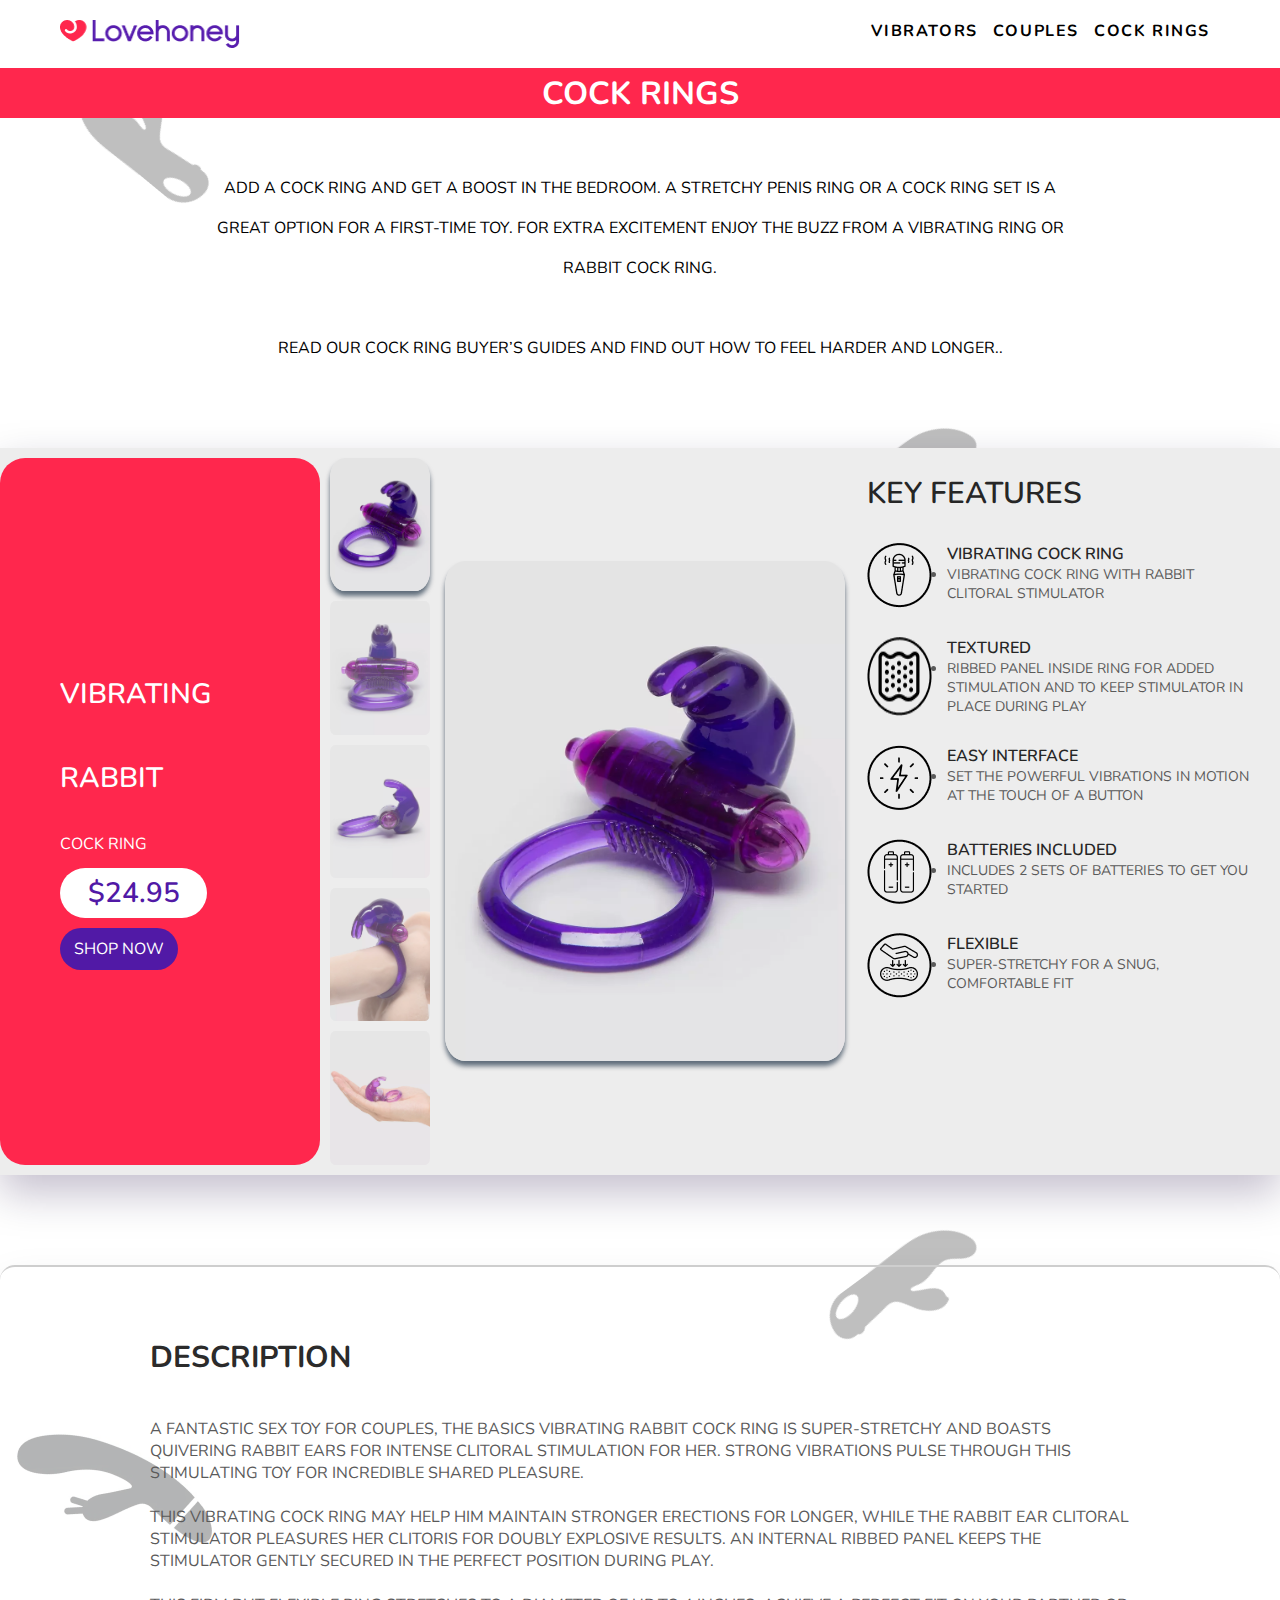
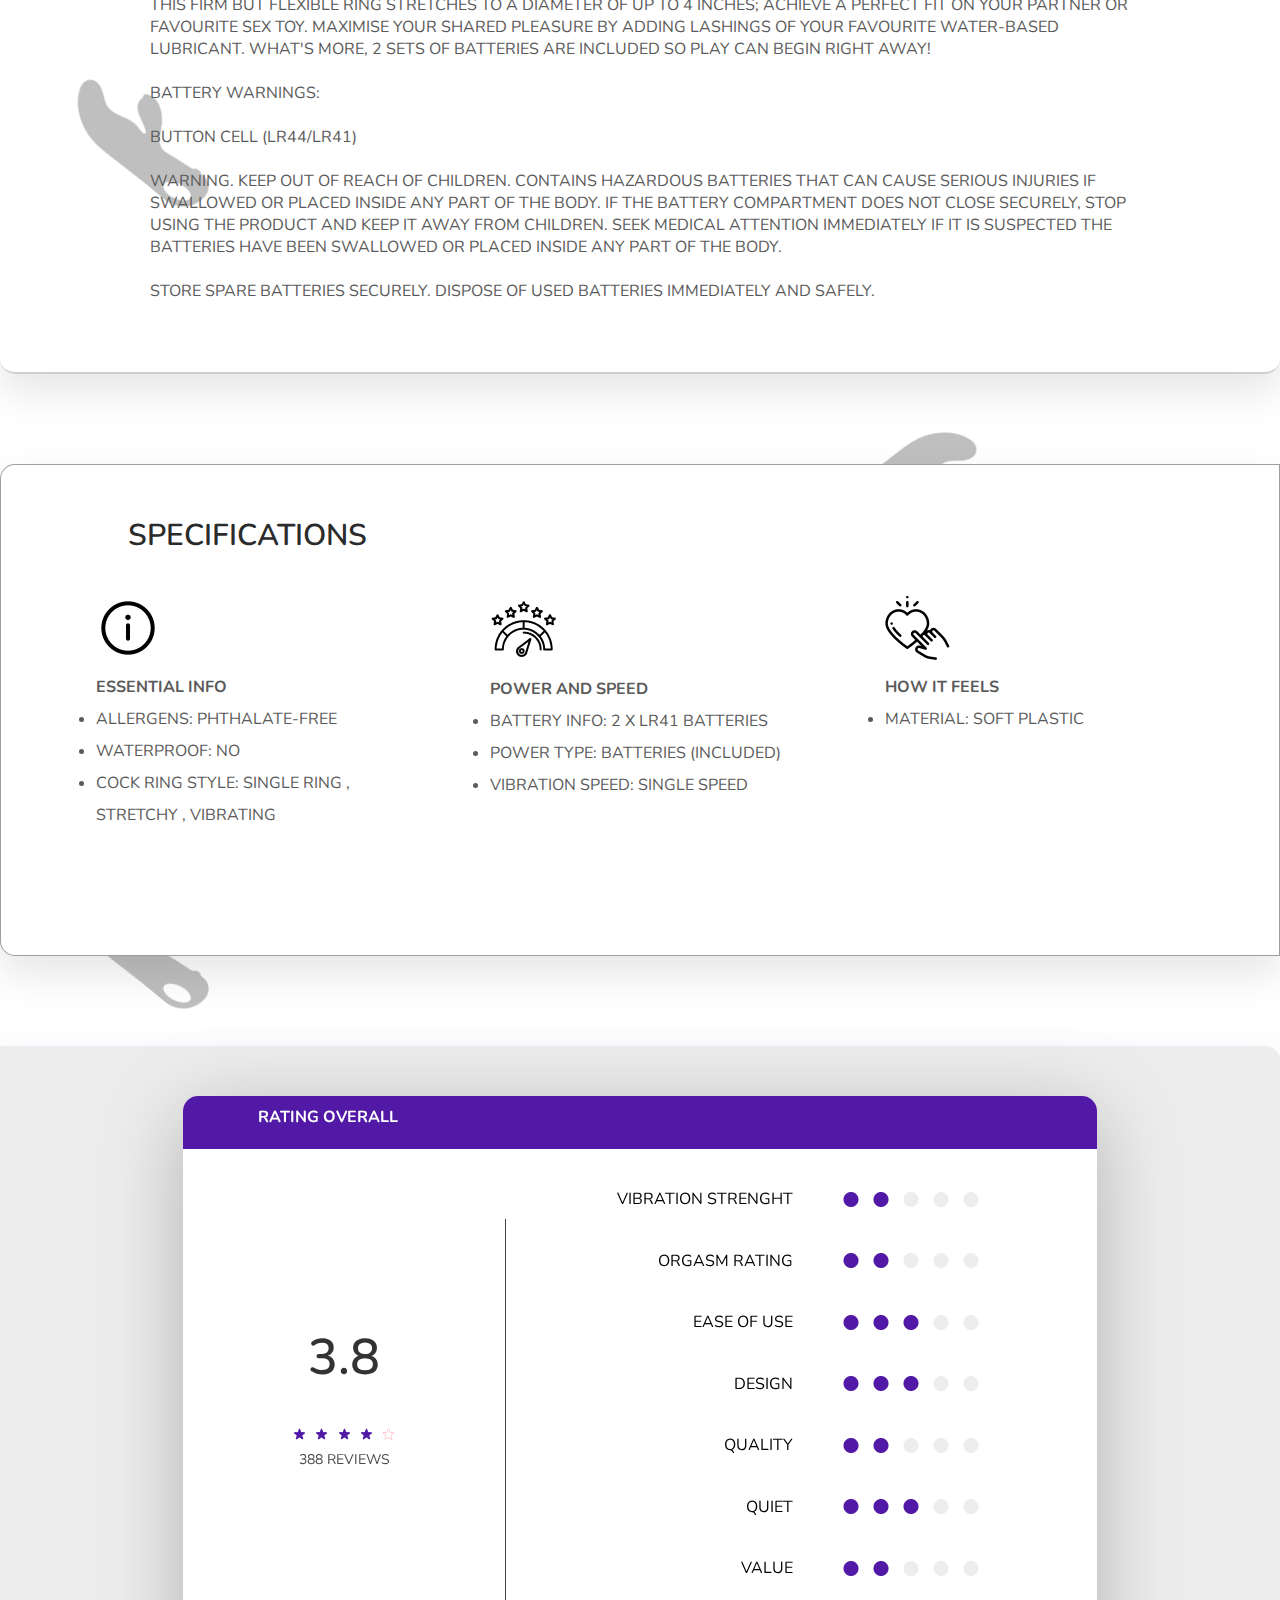
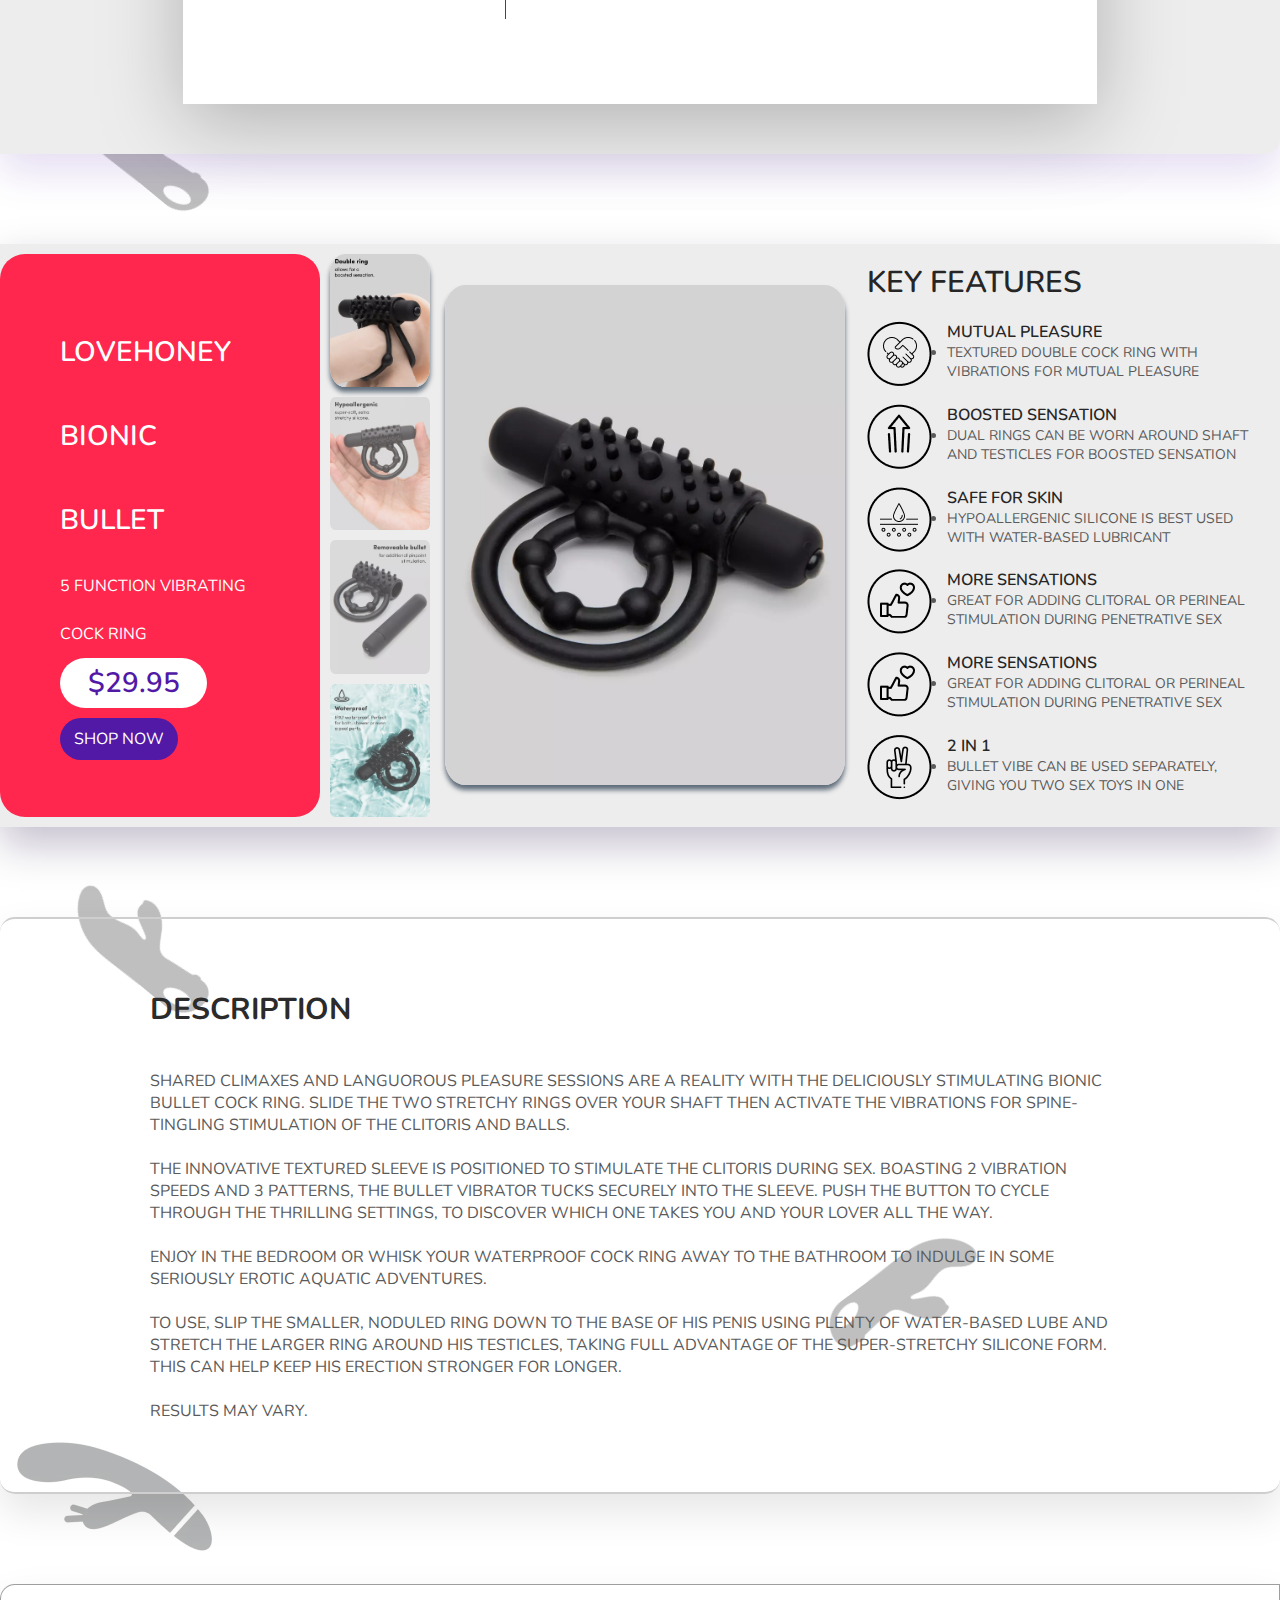
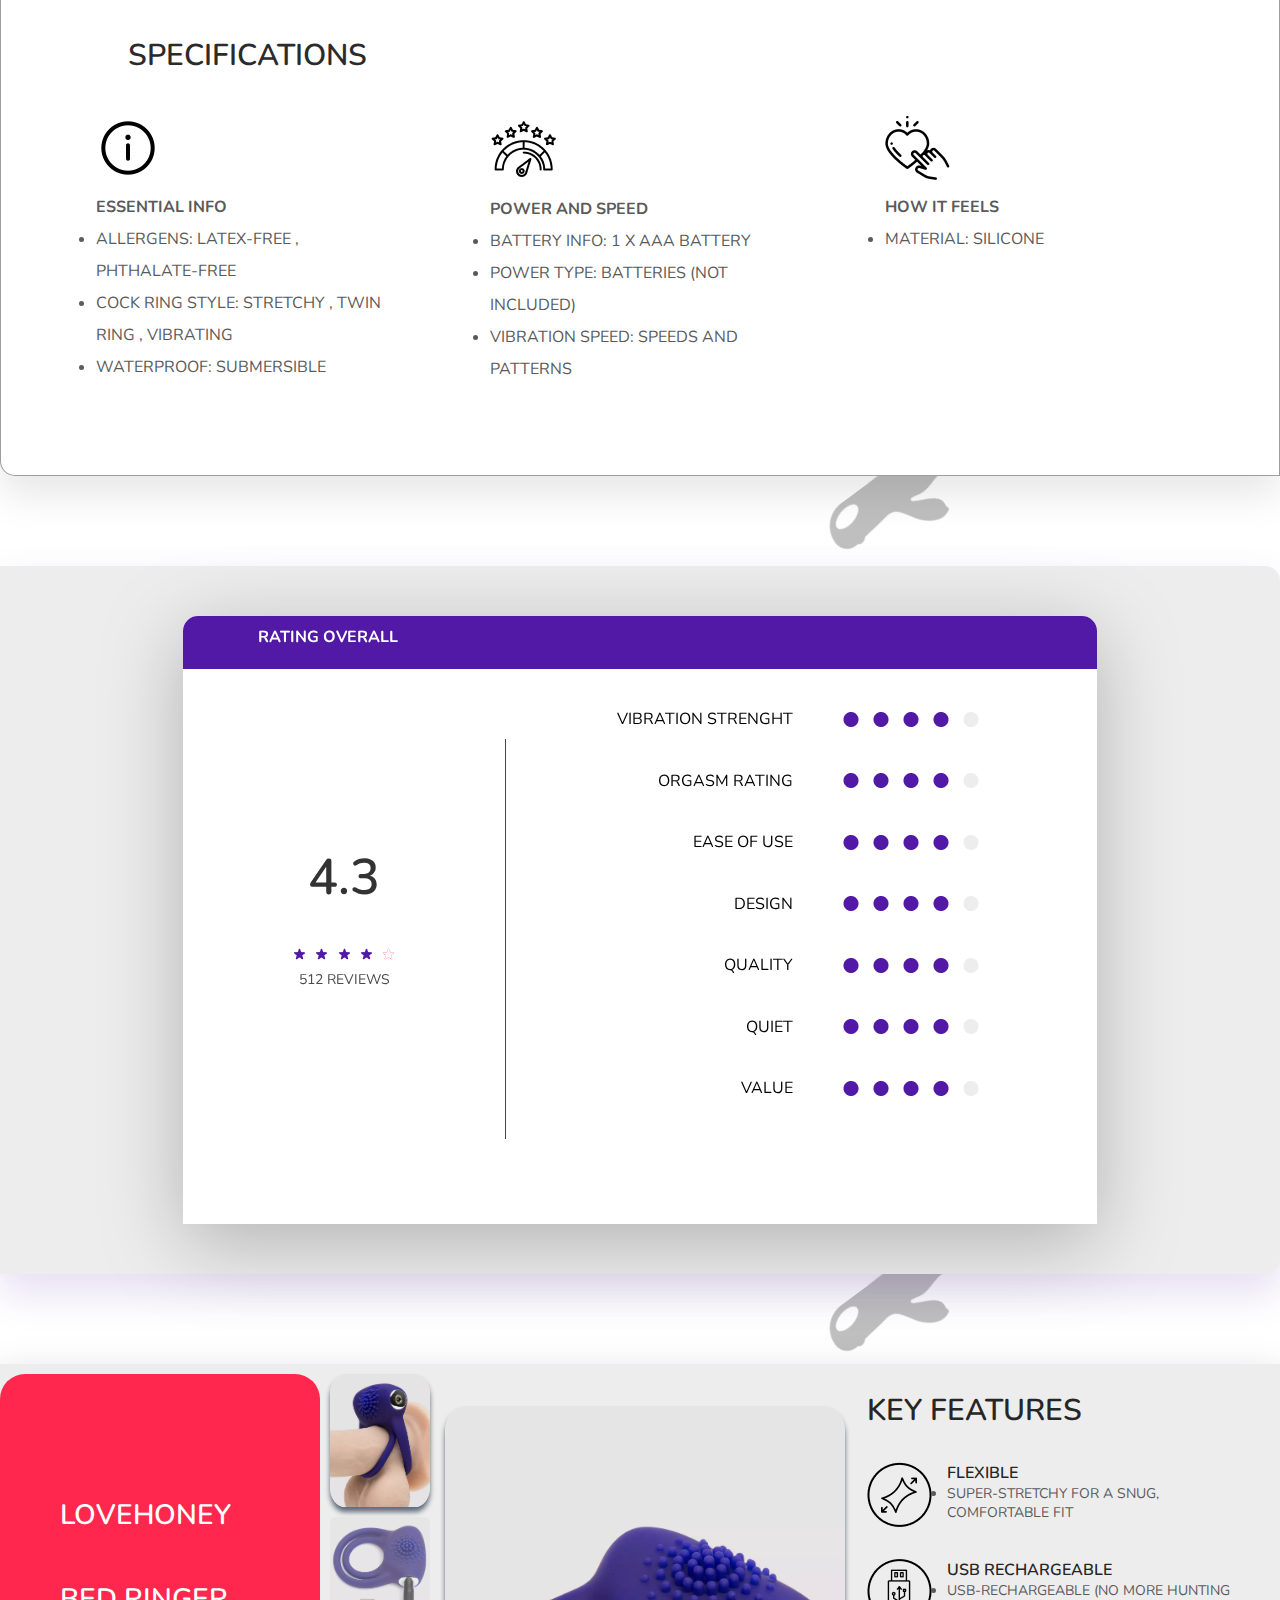
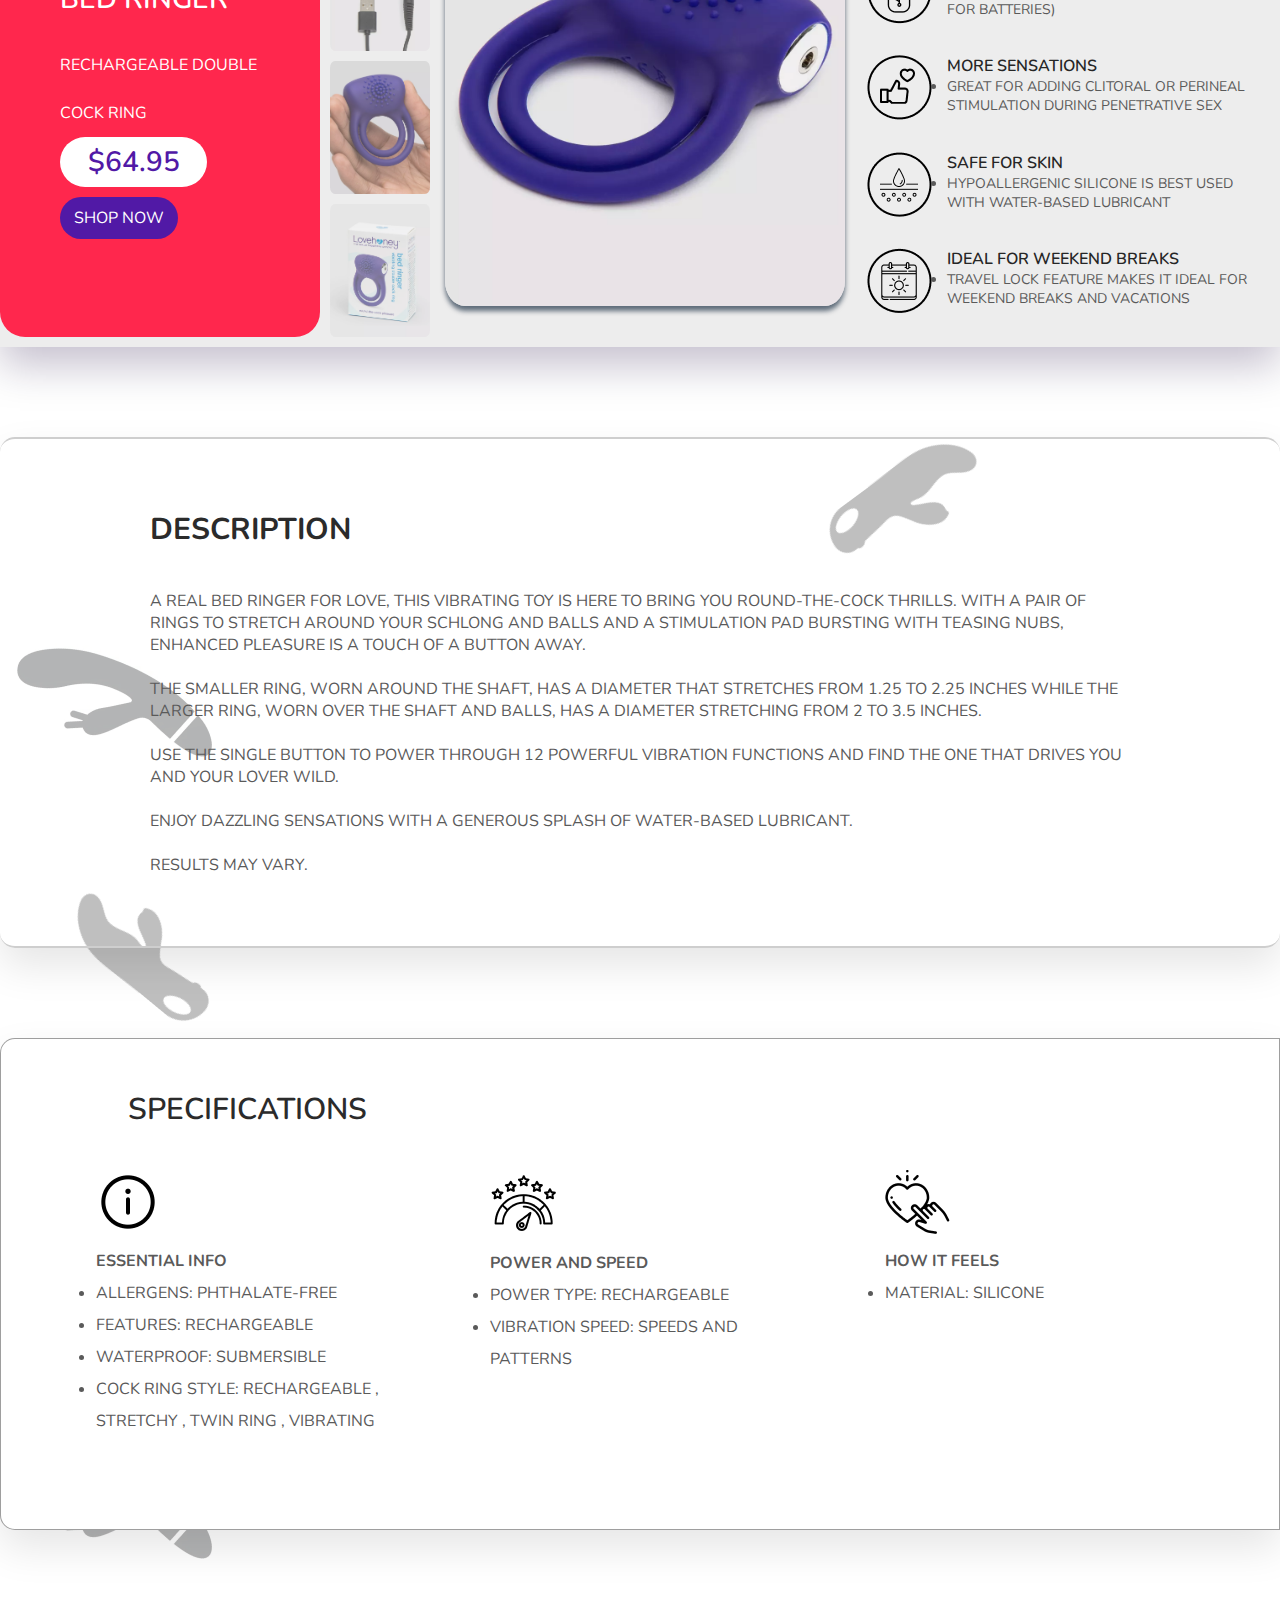
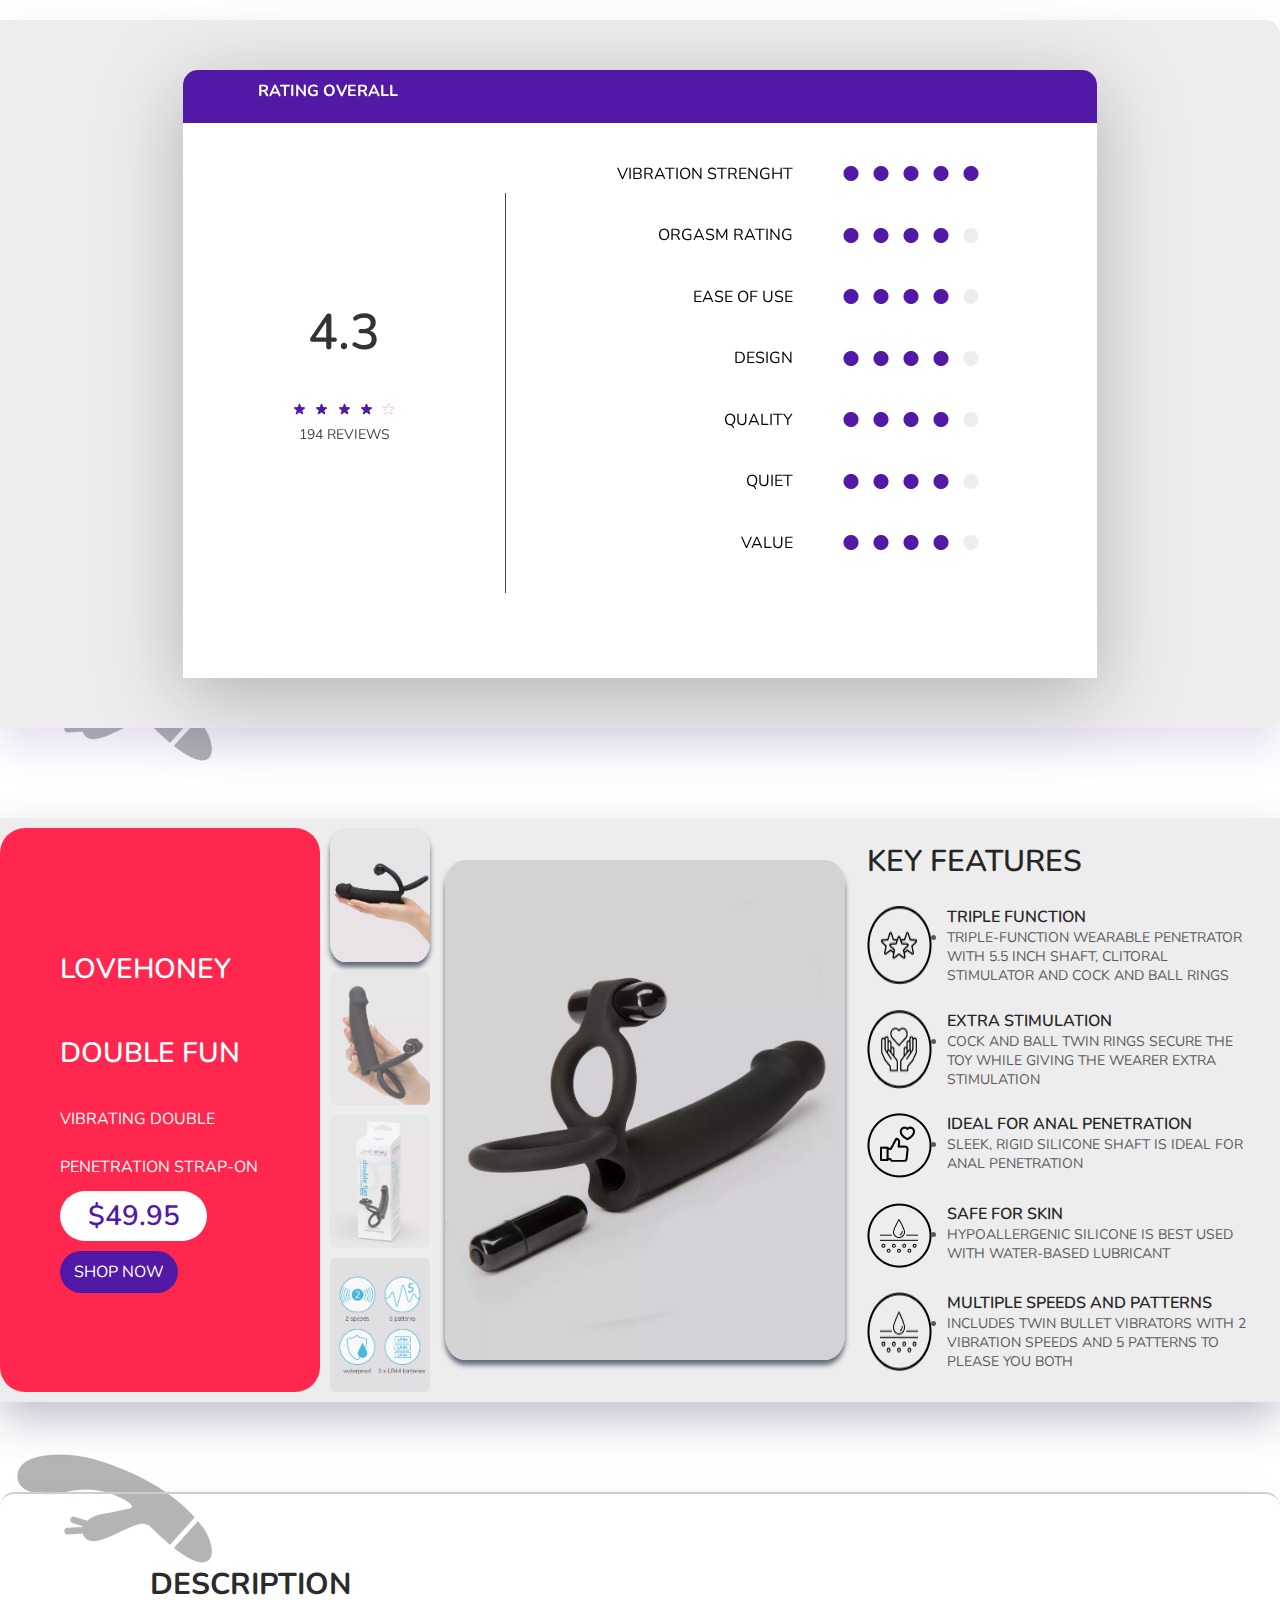
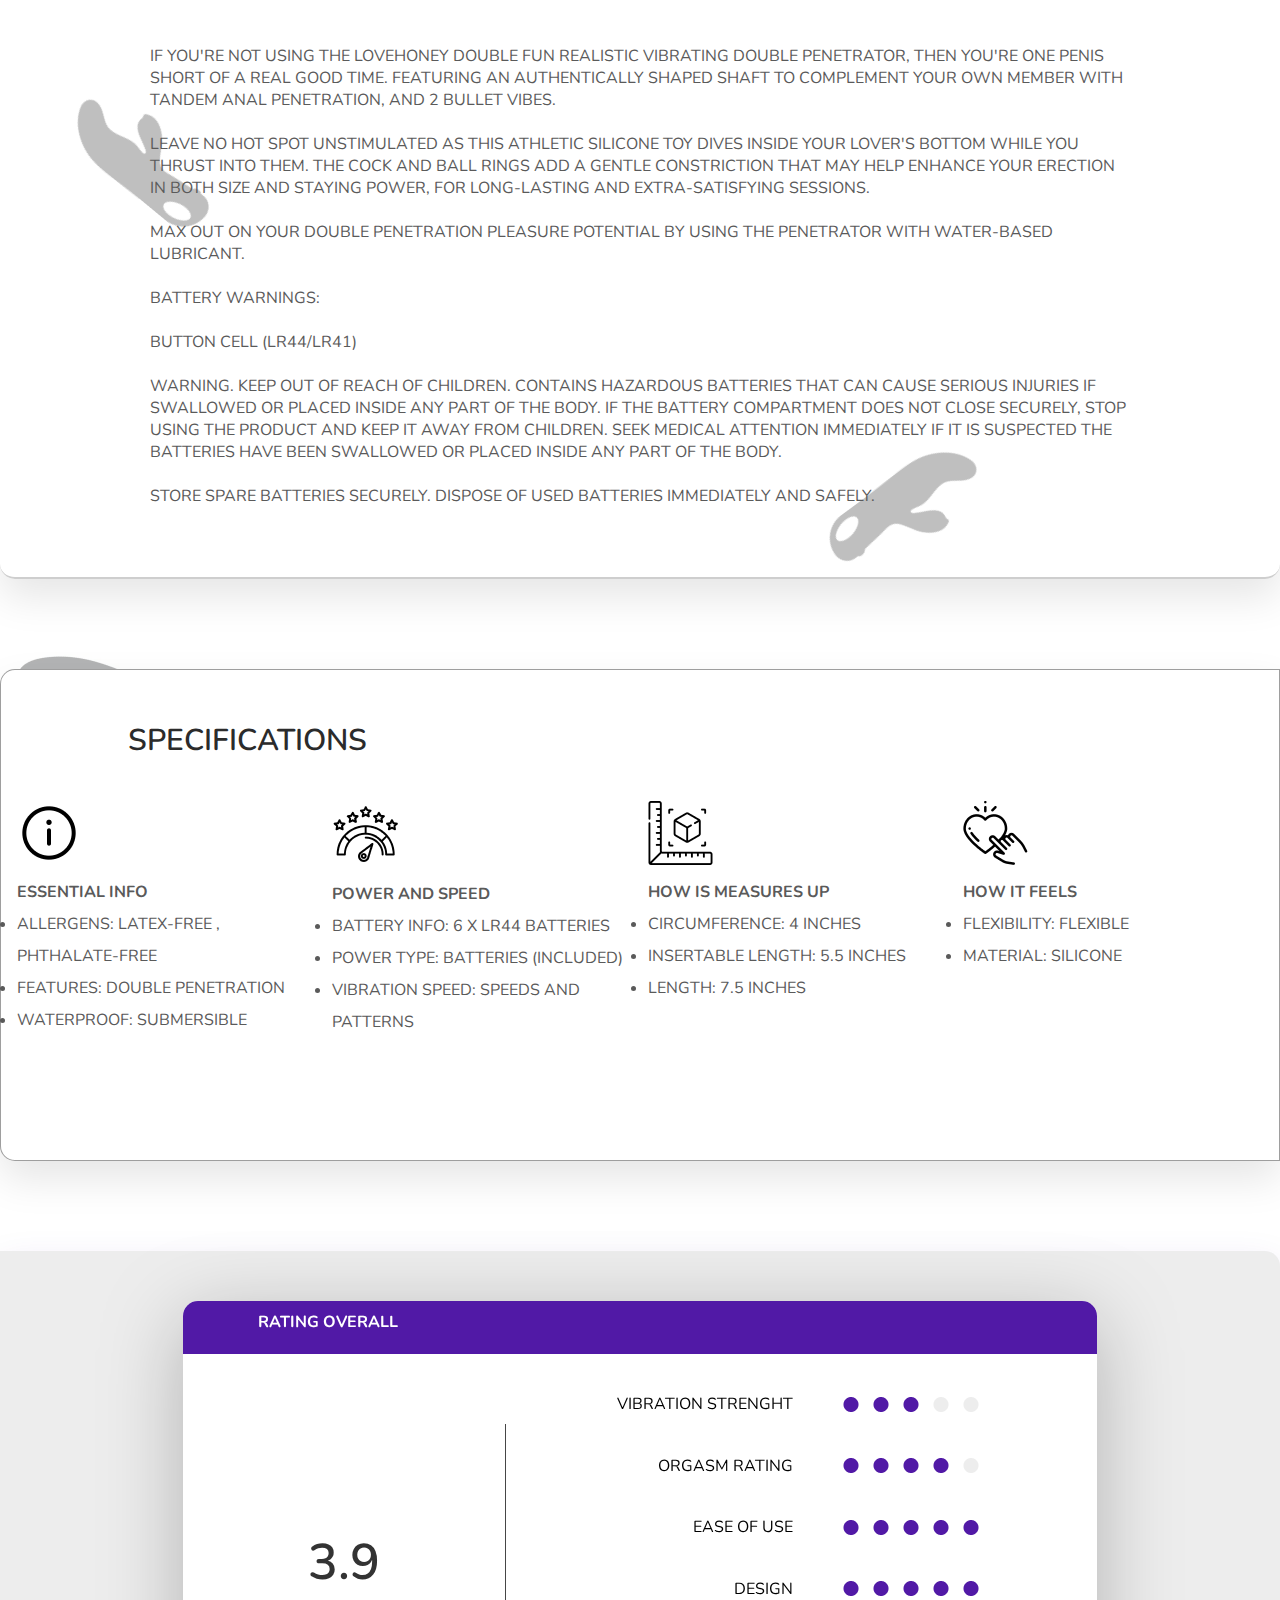
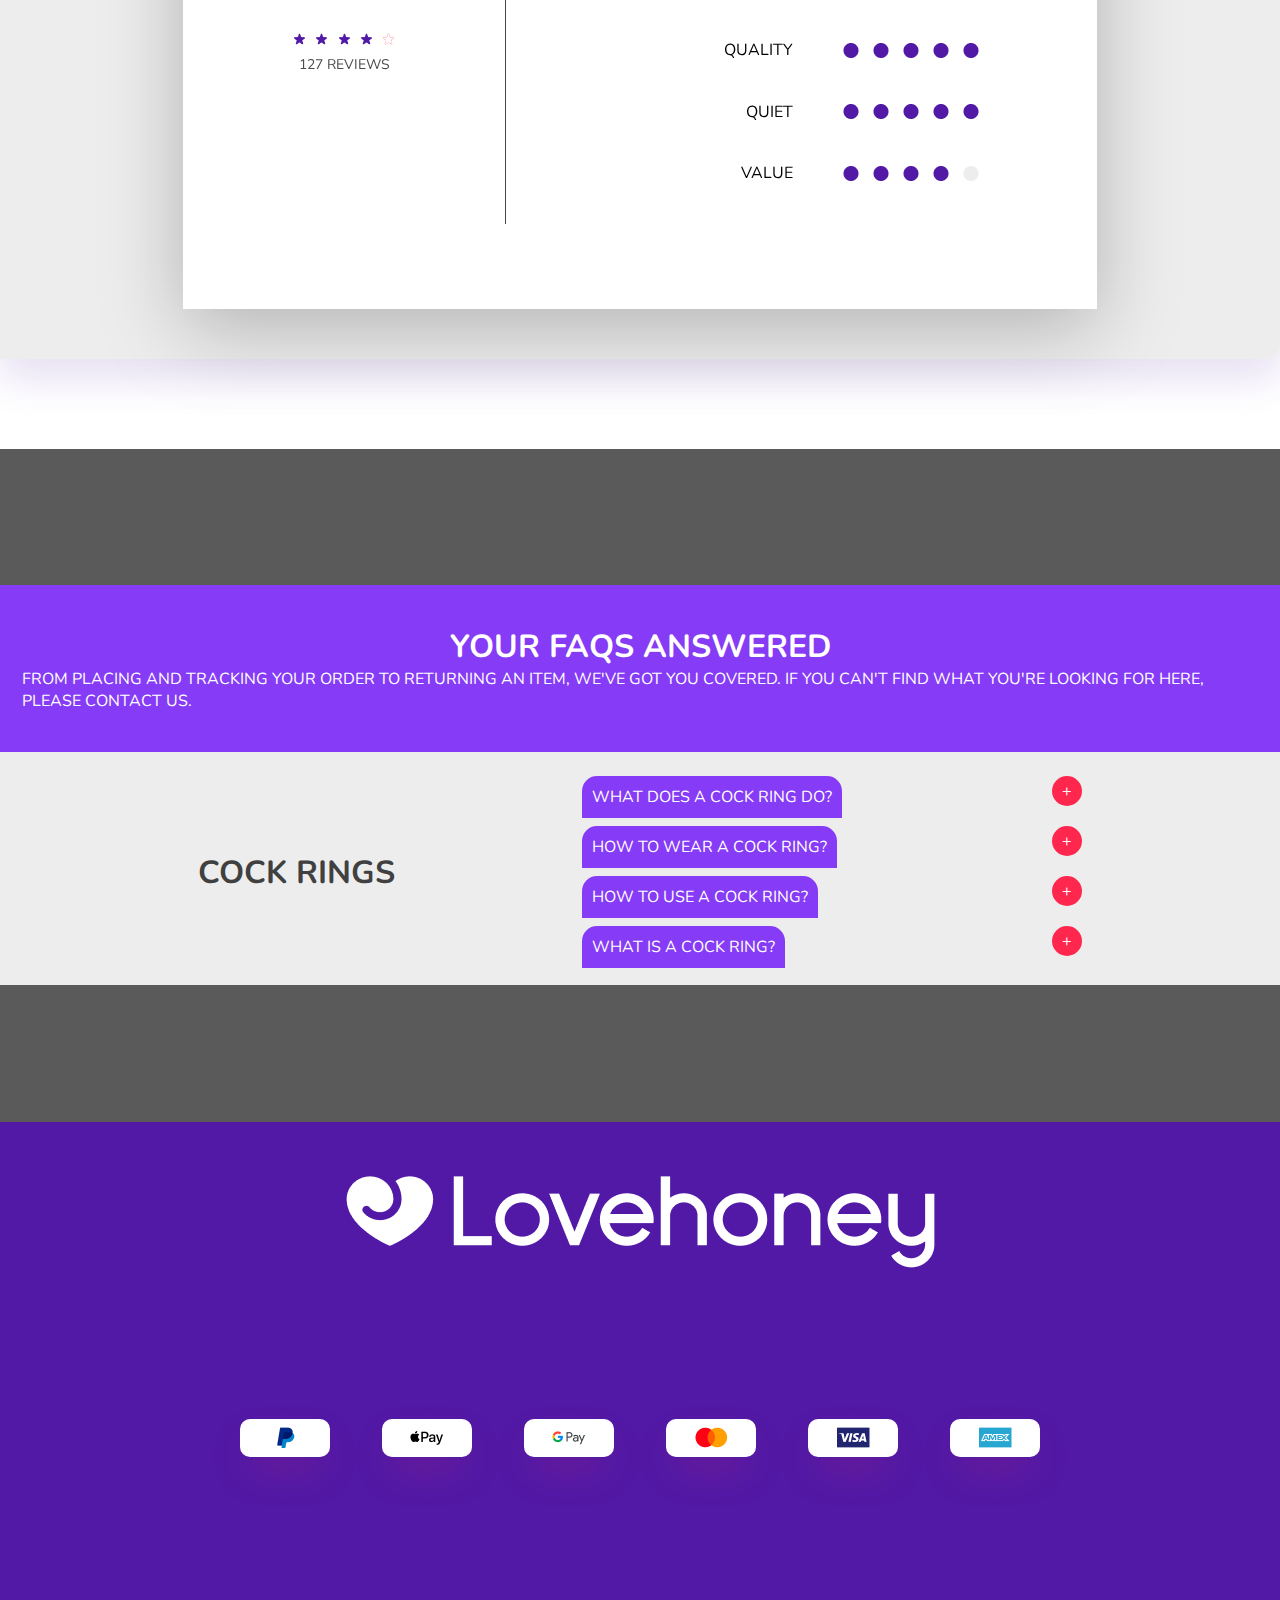
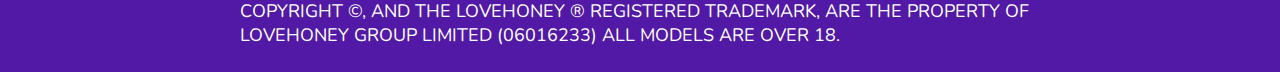
==== Cockrings.html @ 0b311f58 "Correcciones" ====
<!DOCTYPE html>
<html lang="en">
<head>
    <meta charset="UTF-8">
    <meta http-equiv="X-UA-Compatible" content="IE=edge">
    <meta name="viewport" content="width=device-width, initial-scale=1.0">
    <link rel="stylesheet" href="Estilos.css" />
    <link rel="preconnect" href="https://fonts.googleapis.com">
    <link rel="preconnect" href="https://fonts.gstatic.com" crossorigin>
    <link href="https://fonts.googleapis.com/css2?family=Nunito&display=swap" rel="stylesheet">
    <title>Cockrings</title>
</head>
<body>
    <header>
        <section>
            <div class="barra_nav">
                <a href="index.html">
                    <img class="Logo" src="Imagenes/Lovehoney.png" alt="Logo">
                </a>
                    <div class="menu">
                        <a href="Vibradores.html">VIBRATORS</a>
                        <a href="Couples.html">COUPLES</a>
                        <a href="Cockrings.html">COCK RINGS</a>
                    </div>
            </div>
        </section>
    </header>
    <section>
        <div  class="Encabezado">
            <h1>COCK RINGS</h1>
        </div>
        <div class="Encabezadotxt">
            <div class="Encabezadoinfo">
                <p>Add a cock ring and get a boost in the bedroom. A stretchy penis ring or a cock ring set is a great option for a first-time toy. For extra excitement enjoy the buzz from a vibrating ring or rabbit cock ring. <br><br>
                    Read our Cock Ring Buyer’s Guides and find out how to feel harder and longer.. </p>
            </div>
        </div>
        <div class="producto">
            <div class="infoproducto">
                <div class="infoproductotxt">
                    <h4>Vibrating Rabbit</h4>
                    <p>Cock Ring</p>
                    <div class="precio">
                            <p>$24.95</p>
                    </div>
                    <div class="productoboton">
                        <a href="https://www.lovehoney.ca/sex-toys/cock-rings/vibrating-cock-rings/p/basics-vibrating-rabbit-cock-ring/a5276g65356.html">
                            <p>SHOP NOW</p>
                        </a>
                    </div>
                </div>
            </div>
            <div class="imgproducto">
                <div class="contenedorseleccion s1">
                    <img src="Cock Rings/Vibrating Rabbit Cock Ring/vrcr-1.webp" alt="" class="seleccion activo">
                    <img src="Cock Rings/Vibrating Rabbit Cock Ring/vrcr-2.webp" alt="" class="seleccion">
                    <img src="Cock Rings/Vibrating Rabbit Cock Ring/vrcr-3.webp" alt="" class="seleccion">
                    <img src="Cock Rings/Vibrating Rabbit Cock Ring/vrcr-4.webp" alt="" class="seleccion">
                    <img src="Cock Rings/Vibrating Rabbit Cock Ring/vrcr-5.webp" alt="" class="seleccion">
                </div>
                <div class="img-contenedor">
                    <img class="imgprincipal cr1" src="Cock Rings/Vibrating Rabbit Cock Ring/vrcr-1.webp" alt="" >
                </div>
                <script src="main.js"></script>
            </div>
            <div class="caracteristicas">  
                <h4>KEY FEATURES</h4>
                <div class="caracteristicastxt">
                    <img src="Icon/VibratingCockRing.png" alt="">
                    <div class="ctxt">
                        <h5>Vibrating cock ring</h5>
                        <li>Vibrating cock ring with rabbit clitoral stimulator</li>
                    </div>
                </div>
                <div class="caracteristicastxt">
                    <img src="Icon/Textured.png" alt="">
                    <div class="ctxt">
                        <h5>Textured</h5>
                        <li>Ribbed panel inside ring for added stimulation and to keep stimulator in place during play</li>
                    </div>
                </div>
                <div class="caracteristicastxt">
                    <img src="Icon/Power.png" alt="">
                    <div class="ctxt">
                        <h5>Easy interface</h5>
                        <li>Set the powerful vibrations in motion at the touch of a button</li>
                    </div>
                </div>
                <div class="caracteristicastxt">
                    <img src="Icon/Batteries.png" alt="">
                    <div class="ctxt">
                        <h5>batteries included</h5>
                        <li>Includes 2 sets of batteries to get you started</li>
                    </div>
                </div>
                <div class="caracteristicastxt">
                    <img src="Icon/Flexible.png" alt="">
                    <div class="ctxt">
                        <h5>flexible</h5>
                        <li>Super-stretchy for a snug, comfortable fit</li>
                    </div>
                </div>
            </div>
        </div>
        <div class="descripcion">
            <h4>DESCRIPTION</h4>
            <div class="descripciontxt">
                <p>A fantastic sex toy for couples, the BASICS Vibrating Rabbit Cock Ring is super-stretchy and boasts quivering rabbit ears for intense clitoral stimulation for her. Strong vibrations pulse through this stimulating toy for incredible shared pleasure. <br><br>
                    This vibrating cock ring may help him maintain stronger erections for longer, while the rabbit ear clitoral stimulator pleasures her clitoris for doubly explosive results. An internal ribbed panel keeps the stimulator gently secured in the perfect position during play. <br><br>
                    This firm but flexible ring stretches to a diameter of up to 4 inches; achieve a perfect fit on your partner or favourite sex toy. Maximise your shared pleasure by adding lashings of your favourite water-based lubricant. What's more, 2 sets of batteries are included so play can begin right away! <br><br>
                    Battery Warnings: <br><br>
                    Button Cell (LR44/LR41) <br><br>
                    WARNING. KEEP OUT OF REACH OF CHILDREN. Contains hazardous batteries that can cause serious injuries if swallowed or placed inside any part of the body. If the battery compartment does not close securely, stop using the product and keep it away from children. Seek medical attention immediately if it is suspected the batteries have been swallowed or placed inside any part of the body. <br><br>
                    Store spare batteries securely. Dispose of used batteries immediately and safely.</p>
            </div>
        </div>
        <div class="especificaciones">
            <div class="especititulo">
                <h4>SPECIFICATIONS</h4>
            </div>
            <div class="especi">
                <div class="especificacionestxt">
                    <img src="Icon/Info.png" alt="">
                    <h4>ESSENTIAL INFO</h4>
                    <li>Allergens: phthalate-free</li>
                    <li>Waterproof: No</li>
                    <li>Cock Ring Style: Single Ring , Stretchy , Vibrating</li>
                </div>
                <div class="especificacionestxt">
                    <img src="Icon/Power and speed.png" alt="">
                    <h4>POWER AND SPEED</h4>
                    <li>Battery Info: 2 x LR41 batteries</li>
                    <li>Power Type: Batteries (included)</li>
                    <li>Vibration speed: Single speed</li>
                </div>
                <div class="especificacionestxt">
                    <img src="Icon/Feels.png" alt="">
                    <h4>HOW IT FEELS</h4>
                    <li>Material: Soft Plastic</li>
                </div>
            </div>
        </div>
        <div class="rating">
            <div class="ratingbox">
                <div class="ratingtitulo">
                    <h4>RATING OVERALL</h4>
                </div>
                <div class="calificacion">
                    <div class="calificaciontxt">
                        <h4>3.8</h4>
                        <div class="estrellas">
                            <img src="Icon/Full-star.png" alt="">
                            <img src="Icon/Full-star.png" alt="">
                            <img src="Icon/Full-star.png" alt="">
                            <img src="Icon/Full-star.png" alt="">
                            <img src="Icon/Empty-star.png" alt="">
                        </div>
                        <p>	388 reviews </p>
                    </div>
                    <div class="lineah"></div>
                    <div class="puntaje">
                        <div class="puntajetxt">
                            <p>vibration strenght</p>
                            <div class="circulos">
                                <img src="Icon/Full-point.png" alt="">
                                <img src="Icon/Full-point.png" alt="">
                                <img src="Icon/Empty-point.png" alt="">
                                <img src="Icon/Empty-point.png" alt="">
                                <img src="Icon/Empty-point.png" alt="">
                            </div>
                        </div>
                        <div class="puntajetxt">
                            <p>orgasm rating</p>
                            <div class="circulos">
                                <img src="Icon/Full-point.png" alt="">
                                <img src="Icon/Full-point.png" alt="">
                                <img src="Icon/Empty-point.png" alt="">
                                <img src="Icon/Empty-point.png" alt="">
                                <img src="Icon/Empty-point.png" alt="">
                            </div>
                        </div>
                        <div class="puntajetxt">
                            <p>ease of use</p>
                            <div class="circulos">
                                <img src="Icon/Full-point.png" alt="">
                                <img src="Icon/Full-point.png" alt="">
                                <img src="Icon/Full-point.png" alt="">
                                <img src="Icon/Empty-point.png" alt="">
                                <img src="Icon/Empty-point.png" alt="">
                            </div>
                        </div>
                        <div class="puntajetxt">
                            <p>design</p>
                            <div class="circulos">
                                <img src="Icon/Full-point.png" alt="">
                                <img src="Icon/Full-point.png" alt="">
                                <img src="Icon/Full-point.png" alt="">
                                <img src="Icon/Empty-point.png" alt="">
                                <img src="Icon/Empty-point.png" alt="">
                            </div>
                        </div>
                    <div class="puntajetxt">
                        <p>quality</p>
                        <div class="circulos">
                            <img src="Icon/Full-point.png" alt="">
                            <img src="Icon/Full-point.png" alt="">
                            <img src="Icon/Empty-point.png" alt="">
                            <img src="Icon/Empty-point.png" alt="">
                            <img src="Icon/Empty-point.png" alt="">
                        </div>
                    </div>
                    <div class="puntajetxt">
                        <p>quiet</p>
                        <div class="circulos">
                            <img src="Icon/Full-point.png" alt="">
                            <img src="Icon/Full-point.png" alt="">
                            <img src="Icon/Full-point.png" alt="">
                            <img src="Icon/Empty-point.png" alt="">
                            <img src="Icon/Empty-point.png" alt="">
                        </div>
                    </div>
                    <div class="puntajetxt">
                        <p>value</p>
                        <div class="circulos">
                            <img src="Icon/Full-point.png" alt="">
                            <img src="Icon/Full-point.png" alt="">
                            <img src="Icon/Empty-point.png" alt="">
                            <img src="Icon/Empty-point.png" alt="">
                            <img src="Icon/Empty-point.png" alt="">
                        </div>
                    </div>
                </div>
                </div>
            </div>       
        </div>
    </section>

    <section>
        <div class="producto">
            <div class="infoproducto">
                <div class="infoproductotxt">
                    <h4>Lovehoney Bionic Bullet</h4>
                    <p>5 Function Vibrating Cock Ring</p>
                    <div class="precio">
                        <p>$29.95</p>
                    </div>
                    <div class="productoboton">
                        <a href="https://www.lovehoney.ca/sex-toys/cock-rings/vibrating-cock-rings/p/lovehoney-bionic-bullet-5-function-vibrating-cock-ring/a22187g31343.html">
                            <p>SHOP NOW</p>
                        </a>
                    </div>
                </div>
            </div>
            <div class="imgproducto">
                <div class="contenedorseleccion s2">
                    <img src="Cock Rings/Lovehoney Bionic Bullet 5 Function Vibrating Cock Ring/lbb5fvcr-2.webp" alt="" class="seleccion activo">
                    <img src="Cock Rings/Lovehoney Bionic Bullet 5 Function Vibrating Cock Ring/lbb5fvcr-3.webp" alt="" class="seleccion">
                    <img src="Cock Rings/Lovehoney Bionic Bullet 5 Function Vibrating Cock Ring/lbb5fvcr-4.webp" alt="" class="seleccion">
                    <img src="Cock Rings/Lovehoney Bionic Bullet 5 Function Vibrating Cock Ring/lbb5fvcr-5.webp" alt="" class="seleccion">
                </div>
                <div class="img-contenedor">
                    <img class="imgprincipal cr2" src="Cock Rings/Lovehoney Bionic Bullet 5 Function Vibrating Cock Ring/lbb5fvcr-1.webp" alt="">
                </div>
            </div>
            <div class="caracteristicas">  
                <h4>KEY FEATURES</h4>
                <div class="caracteristicastxt">
                    <img src="Icon/MutualPleasure.png" alt="">
                    <div class="ctxt">
                        <h5>MUTUAL PLEASURE</h5>
                        <li>Textured double cock ring with vibrations for mutual pleasure</li>
                    </div>
                </div>
                <div class="caracteristicastxt">
                    <img src="Icon/BoostedSensation.png" alt="">
                    <div class="ctxt">
                        <h5>BOOSTED SENSATION</h5>
                        <li>Dual rings can be worn around shaft and testicles for boosted sensation</li>
                    </div>
                </div>
                <div class="caracteristicastxt">
                    <img src="Icon/SafeForSkin.png" alt="">
                    <div class="ctxt">
                        <h5>SAFE FOR SKIN</h5>
                        <li>Hypoallergenic silicone is best used with water-based lubricant</li>
                    </div>
                </div>
                <div class="caracteristicastxt">
                    <img src="Icon/MoreSensation.png" alt="">
                    <div class="ctxt">
                        <h5>MORE SENSATIONS</h5>
                        <li>Great for adding clitoral or perineal stimulation during penetrative sex</li>
                    </div>
                </div>
                <div class="caracteristicastxt">
                    <img src="Icon/MoreSensation.png" alt="">
                    <div class="ctxt">
                        <h5>MORE SENSATIONS</h5>
                        <li>Great for adding clitoral or perineal stimulation during penetrative sex</li>
                    </div>
                </div>
                <div class="caracteristicastxt">
                    <img src="Icon/2en1.png" alt="">
                    <div class="ctxt">
                        <h5>2 In 1</h5>
                        <li>Bullet vibe can be used separately, giving you two sex toys in one</li>
                    </div>
                </div>
            </div>
        </div>
        <div class="descripcion">
            <h4>DESCRIPTION</h4>
            <div class="descripciontxt">
                <p>Shared climaxes and languorous pleasure sessions are a reality with the deliciously stimulating Bionic Bullet Cock Ring. Slide the two stretchy rings over your shaft then activate the vibrations for spine-tingling stimulation of the clitoris and balls. <br><br>
                    The innovative textured sleeve is positioned to stimulate the clitoris during sex. Boasting 2 vibration speeds and 3 patterns, the bullet vibrator tucks securely into the sleeve. Push the button to cycle through the thrilling settings, to discover which one takes you and your lover all the way. <br><br>
                    Enjoy in the bedroom or whisk your waterproof cock ring away to the bathroom to indulge in some seriously erotic aquatic adventures. <br><br>
                    To use, slip the smaller, noduled ring down to the base of his penis using plenty of water-based lube and stretch the larger ring around his testicles, taking full advantage of the super-stretchy silicone form. This can help keep his erection stronger for longer. <br><br>
                    Results may vary.</p>
            </div>
        </div>
        <div class="especificaciones">
            <div class="especititulo">
                <h4>SPECIFICATIONS</h4>
            </div>
            <div class="especi">
                <div class="especificacionestxt">
                    <img src="Icon/Info.png" alt="">
                    <h4>ESSENTIAL INFO</h4>
                    <li>Allergens: Latex-Free , Phthalate-Free</li>
                    <li>Cock Ring Style: Stretchy , Twin Ring , Vibrating</li>
                    <li>Waterproof: Submersible</li>
                </div>
                <div class="especificacionestxt">
                    <img src="Icon/Power and speed.png" alt="">
                    <h4>POWER AND SPEED</h4>
                    <li>Battery Info: 1 x AAA battery</li>
                    <li>Power Type: Batteries (not included)</li>
                    <li>Vibration speed: Speeds and patterns</li>
                </div>
                <div class="especificacionestxt">
                    <img src="Icon/Feels.png" alt="">
                    <h4>HOW IT FEELS</h4>
                    <li>Material: Silicone</li>
                </div>
            </div>
        </div>
        <div class="rating">
            <div class="ratingbox">
                <div class="ratingtitulo">
                    <h4>RATING OVERALL</h4>
                </div>
                <div class="calificacion">
                    <div class="calificaciontxt">
                        <h4>4.3</h4>
                        <div class="estrellas">
                            <img src="Icon/Full-star.png" alt="">
                            <img src="Icon/Full-star.png" alt="">
                            <img src="Icon/Full-star.png" alt="">
                            <img src="Icon/Full-star.png" alt="">
                            <img src="Icon/Empty-star.png" alt="">
                        </div>
                        <p>	512 reviews </p>
                    </div>
                    <div class="lineah"></div>
                    <div class="puntaje">
                        <div class="puntajetxt">
                            <p>vibration strenght</p>
                            <div class="circulos">
                                <img src="Icon/Full-point.png" alt="">
                                <img src="Icon/Full-point.png" alt="">
                                <img src="Icon/Full-point.png" alt="">
                                <img src="Icon/Full-point.png" alt="">
                                <img src="Icon/Empty-point.png" alt="">
                            </div>
                        </div>
                        <div class="puntajetxt">
                            <p>orgasm rating</p>
                            <div class="circulos">
                                <img src="Icon/Full-point.png" alt="">
                                <img src="Icon/Full-point.png" alt="">
                                <img src="Icon/Full-point.png" alt="">
                                <img src="Icon/Full-point.png" alt="">
                                <img src="Icon/Empty-point.png" alt="">
                            </div>
                        </div>
                        <div class="puntajetxt">
                            <p>ease of use</p>
                            <div class="circulos">
                                <img src="Icon/Full-point.png" alt="">
                                <img src="Icon/Full-point.png" alt="">
                                <img src="Icon/Full-point.png" alt="">
                                <img src="Icon/Full-point.png" alt="">
                                <img src="Icon/Empty-point.png" alt="">
                            </div>
                        </div>
                        <div class="puntajetxt">
                            <p>design</p>
                            <div class="circulos">
                                <img src="Icon/Full-point.png" alt="">
                                <img src="Icon/Full-point.png" alt="">
                                <img src="Icon/Full-point.png" alt="">
                                <img src="Icon/Full-point.png" alt="">
                                <img src="Icon/Empty-point.png" alt="">
                            </div>
                    </div>
                    <div class="puntajetxt">
                        <p>quality</p>
                        <div class="circulos">
                            <img src="Icon/Full-point.png" alt="">
                            <img src="Icon/Full-point.png" alt="">
                            <img src="Icon/Full-point.png" alt="">
                            <img src="Icon/Full-point.png" alt="">
                            <img src="Icon/Empty-point.png" alt="">
                        </div>
                    </div>
                    <div class="puntajetxt">
                        <p>quiet</p>
                        <div class="circulos">
                            <img src="Icon/Full-point.png" alt="">
                            <img src="Icon/Full-point.png" alt="">
                            <img src="Icon/Full-point.png" alt="">
                            <img src="Icon/Full-point.png" alt="">
                            <img src="Icon/Empty-point.png" alt="">
                        </div>
                    </div>
                    <div class="puntajetxt">
                        <p>value</p>
                        <div class="circulos">
                            <img src="Icon/Full-point.png" alt="">
                            <img src="Icon/Full-point.png" alt="">
                            <img src="Icon/Full-point.png" alt="">
                            <img src="Icon/Full-point.png" alt="">
                            <img src="Icon/Empty-point.png" alt="">
                        </div>
                    </div>
                </div>
                </div>
            </div>       
        </div>
    </section>
    <section>
        <div class="producto">
            <div class="infoproducto">
                <div class="infoproductotxt">
                    <h4>Lovehoney Bed Ringer</h4>
                    <p>Rechargeable double Cock Ring</p>
                    <div class="precio">
                        <p>$64.95</p>
                    </div>
                    <div class="productoboton">
                        <a href="https://www.lovehoney.ca/sex-toys/cock-rings/vibrating-cock-rings/p/lovehoney-bed-ringer-rechargeable-double-cock-ring/a40888g74509.html">
                            <p>SHOP NOW</p>
                        </a>
                    </div>
                </div>
            </div>
            <div class="imgproducto">
                <div class="contenedorseleccion s3">
                    <img src="Cock Rings/Lovehoney Bed Ringer Rechargeable Double Cock Ring/lbrrdcr-2.webp" alt="" class="seleccion activo">
                    <img src="Cock Rings/Lovehoney Bed Ringer Rechargeable Double Cock Ring/lbrrdcr-3.webp" alt="" class="seleccion">
                    <img src="Cock Rings/Lovehoney Bed Ringer Rechargeable Double Cock Ring/lbrrdcr-4.webp" alt="" class="seleccion">
                    <img src="Cock Rings/Lovehoney Bed Ringer Rechargeable Double Cock Ring/lbrrdcr-5.webp" alt="" class="seleccion">
                </div>
                <div class="img-contenedor">
                    <img src="Cock Rings/Lovehoney Bed Ringer Rechargeable Double Cock Ring/lbrrdcr-1.webp" alt="" class="imgprincipal cr3">
                </div>
            </div>
            <div class="caracteristicas">  
                <h4>KEY FEATURES</h4>
                <div class="caracteristicastxt">
                    <img src="Icon/Flexible2.png" alt="">
                    <div class="ctxt">
                        <h5>flexible</h5>
                        <li>Super-stretchy for a snug, comfortable fit</li>
                    </div>
                </div>
                <div class="caracteristicastxt">
                    <img src="Icon/USB.png" alt="">
                    <div class="ctxt">
                        <h5>USB RECHARGEABLE</h5>
                        <li>USB-rechargeable (no more hunting for batteries)</li>
                    </div>
                </div>
                <div class="caracteristicastxt">
                    <img src="Icon/MoreSensation.png" alt="">
                    <div class="ctxt">
                        <h5>MORE SENSATIONS</h5>
                        <li>Great for adding clitoral or perineal stimulation during penetrative sex</li>
                    </div>
                </div>
                <div class="caracteristicastxt">
                    <img src="Icon/SafeForSkin.png" alt="">
                    <div class="ctxt">
                        <h5>SAFE FOR SKIN</h5>
                        <li>Hypoallergenic silicone is best used with water-based lubricant</li>
                    </div>
                </div>
                <div class="caracteristicastxt">
                    <img src="Icon/Weekend.png" alt="">
                    <div class="ctxt">
                        <h5>IDEAL FOR WEEKEND BREAKS</h5>
                        <li>Travel lock feature makes it ideal for weekend breaks and vacations</li>
                    </div>
                </div>
            </div>
        </div>
        <div class="descripcion">
            <h4>DESCRIPTION</h4>
            <div class="descripciontxt">
                <p>A real Bed Ringer for love, this vibrating toy is here to bring you round-the-cock thrills. With a pair of rings to stretch around your schlong and balls and a stimulation pad bursting with teasing nubs, enhanced pleasure is a touch of a button away. <br><br>
                    The smaller ring, worn around the shaft, has a diameter that stretches from 1.25 to 2.25 inches while the larger ring, worn over the shaft and balls, has a diameter stretching from 2 to 3.5 inches. <br><br>
                    Use the single button to power through 12 powerful vibration functions and find the one that drives you and your lover wild. <br><br> 
                    Enjoy dazzling sensations with a generous splash of water-based lubricant. <br><br>
                    Results may vary.</p>
            </div>
        </div>
        <div class="especificaciones">
            <div class="especititulo">
                <h4>SPECIFICATIONS</h4>
            </div>
            <div class="especi">
                <div class="especificacionestxt">
                    <img src="Icon/Info.png" alt="">
                    <h4>ESSENTIAL INFO</h4>
                    <li>Allergens: phthalate-free</li>
                    <li>Features: Rechargeable</li>
                    <li>Waterproof: Submersible</li>
                    <li>Cock Ring Style: Rechargeable , Stretchy , Twin Ring , Vibrating</li>
                </div>
                <div class="especificacionestxt">
                    <img src="Icon/Power and speed.png" alt="">
                    <h4>POWER AND SPEED</h4>
                    <li>Power Type: Rechargeable</li>
                    <li>Vibration speed: Speeds and patterns</li>
                </div>
                <div class="especificacionestxt">
                    <img src="Icon/Feels.png" alt="">
                    <h4>HOW IT FEELS</h4>
                    <li>Material: Silicone</li>
                </div>
            </div>
        </div>
        <div class="rating">
            <div class="ratingbox">
                <div class="ratingtitulo">
                    <h4>RATING OVERALL</h4>
                </div>
                <div class="calificacion">
                    <div class="calificaciontxt">
                        <h4>4.3</h4>
                        <div class="estrellas">
                            <img src="Icon/Full-star.png" alt="">
                            <img src="Icon/Full-star.png" alt="">
                            <img src="Icon/Full-star.png" alt="">
                            <img src="Icon/Full-star.png" alt="">
                            <img src="Icon/Empty-star.png" alt="">
                        </div>
                        <p>	194 reviews </p>
                    </div>
                    <div class="lineah"></div>
                    <div class="puntaje">
                        <div class="puntajetxt">
                            <p>vibration strenght</p>
                            <div class="circulos">
                                <img src="Icon/Full-point.png" alt="">
                                <img src="Icon/Full-point.png" alt="">
                                <img src="Icon/Full-point.png" alt="">
                                <img src="Icon/Full-point.png" alt="">
                                <img src="Icon/Full-point.png" alt="">
                            </div>
                        </div>
                        <div class="puntajetxt">
                            <p>orgasm rating</p>
                            <div class="circulos">
                                <img src="Icon/Full-point.png" alt="">
                                <img src="Icon/Full-point.png" alt="">
                                <img src="Icon/Full-point.png" alt="">
                                <img src="Icon/Full-point.png" alt="">
                                <img src="Icon/Empty-point.png" alt="">
                            </div>
                        </div>
                        <div class="puntajetxt">
                            <p>ease of use</p>
                            <div class="circulos">
                                <img src="Icon/Full-point.png" alt="">
                                <img src="Icon/Full-point.png" alt="">
                                <img src="Icon/Full-point.png" alt="">
                                <img src="Icon/Full-point.png" alt="">
                                <img src="Icon/Empty-point.png" alt="">
                            </div>
                        </div>
                        <div class="puntajetxt">
                            <p>design</p>
                            <div class="circulos">
                                <img src="Icon/Full-point.png" alt="">
                                <img src="Icon/Full-point.png" alt="">
                                <img src="Icon/Full-point.png" alt="">
                                <img src="Icon/Full-point.png" alt="">
                                <img src="Icon/Empty-point.png" alt="">
                            </div>
                    </div>
                    <div class="puntajetxt">
                        <p>quality</p>
                        <div class="circulos">
                            <img src="Icon/Full-point.png" alt="">
                            <img src="Icon/Full-point.png" alt="">
                            <img src="Icon/Full-point.png" alt="">
                            <img src="Icon/Full-point.png" alt="">
                            <img src="Icon/Empty-point.png" alt="">
                        </div>
                    </div>
                    <div class="puntajetxt">
                        <p>quiet</p>
                        <div class="circulos">
                            <img src="Icon/Full-point.png" alt="">
                            <img src="Icon/Full-point.png" alt="">
                            <img src="Icon/Full-point.png" alt="">
                            <img src="Icon/Full-point.png" alt="">
                            <img src="Icon/Empty-point.png" alt="">
                        </div>
                    </div>
                    <div class="puntajetxt">
                        <p>value</p>
                        <div class="circulos">
                            <img src="Icon/Full-point.png" alt="">
                            <img src="Icon/Full-point.png" alt="">
                            <img src="Icon/Full-point.png" alt="">
                            <img src="Icon/Full-point.png" alt="">
                            <img src="Icon/Empty-point.png" alt="">
                        </div>
                    </div>
                </div>
                </div>
            </div>       
        </div> 
    </section>

    <section>
        <div class="producto">
            <div class="infoproducto">
                <div class="infoproductotxt">
                    <h4>Lovehoney Double Fun</h4>
                    <p>Vibrating Double Penetration Strap-On</p>
                    <div class="precio">
                        <p>$49.95</p>
                    </div>
                    <div class="productoboton">
                        <a href="https://www.lovehoney.ca/sex-toys/strap-ons/double-penetration-strap-ons/p/lovehoney-double-fun-vibrating-double-penetration-strap-on/a32991g58480.html">
                            <p>SHOP NOW</p>
                        </a>
                    </div>
                </div>
            </div>
            <div class="imgproducto">
                <div class="contenedorseleccion s4">
                    <img src="Cock Rings/Lovehoney Double Fun Vibrating Double Penetration Strap-On/ldfvdpso-2.webp" alt="" class="seleccion activo">
                    <img src="Cock Rings/Lovehoney Double Fun Vibrating Double Penetration Strap-On/ldfvdpso-3.webp" alt="" class="seleccion">
                    <img src="Cock Rings/Lovehoney Double Fun Vibrating Double Penetration Strap-On/ldfvdpso-4.webp" alt="" class="seleccion">
                    <img src="Cock Rings/Lovehoney Double Fun Vibrating Double Penetration Strap-On/ldfvdpso-5.webp" alt="" class="seleccion">
                </div>
                <div class="img-contenedor">
                    <img src="Cock Rings/Lovehoney Double Fun Vibrating Double Penetration Strap-On/ldfvdpso-1.webp" alt="" class="imgprincipal cr4">
                </div>
            </div>
            <div class="caracteristicas">  
                <h4>KEY FEATURES</h4>
                <div class="caracteristicastxt">
                    <img src="Icon/TripleFunction.png" alt="">
                    <div class="ctxt">
                        <h5>Triple function</h5>
                        <li>Triple-function wearable penetrator with 5.5 inch shaft, clitoral stimulator and cock and ball rings</li>
                    </div>
                </div>
                <div class="caracteristicastxt">
                    <img src="Icon/ExtraStimulation.png" alt="">
                    <div class="ctxt">
                        <h5>Extra stimulation</h5>
                        <li>Cock and ball twin rings secure the toy while giving the wearer extra stimulation</li>
                    </div>
                </div>
                <div class="caracteristicastxt">
                    <img src="Icon/MoreSensation.png" alt="">
                    <div class="ctxt">
                        <h5>ideal for anal penetration</h5>
                        <li>Sleek, rigid silicone shaft is ideal for anal penetration</li>
                    </div>
                </div>
                <div class="caracteristicastxt">
                    <img src="Icon/SafeForSkin.png" alt="">
                    <div class="ctxt">
                        <h5>SAFE FOR SKIN</h5>
                        <li>Hypoallergenic silicone is best used with water-based lubricant</li>
                    </div>
                </div>
                <div class="caracteristicastxt">
                    <img src="Icon/SafeForSkin.png" alt="">
                    <div class="ctxt">
                        <h5>Multiple Speeds and patterns</h5>
                        <li>Includes twin bullet vibrators with 2 vibration speeds and 5 patterns to please you both</li>
                    </div>
                </div>
            </div>
        </div>
        <div class="descripcion">
            <h4>DESCRIPTION</h4>
            <div class="descripciontxt">
                <p>If you're not using the Lovehoney Double Fun Realistic Vibrating Double Penetrator, then you're one penis short of a real good time. Featuring an authentically shaped shaft to complement your own member with tandem anal penetration, and 2 bullet vibes. <br><br>
                    Leave no hot spot unstimulated as this athletic silicone toy dives inside your lover's bottom while you thrust into them. The cock and ball rings add a gentle constriction that may help enhance your erection in both size and staying power, for long-lasting and extra-satisfying sessions. <br><br>
                    Max out on your double penetration pleasure potential by using the penetrator with water-based lubricant. <br><br>
                    Battery Warnings: <br><br>
                    Button Cell (LR44/LR41) <br><br>
                    WARNING. KEEP OUT OF REACH OF CHILDREN. Contains hazardous batteries that can cause serious injuries if swallowed or placed inside any part of the body. If the battery compartment does not close securely, stop using the product and keep it away from children. Seek medical attention immediately if it is suspected the batteries have been swallowed or placed inside any part of the body. <br><br>
                    Store spare batteries securely. Dispose of used batteries immediately and safely.</p>
            </div>
        </div>
        <div class="especificaciones">
            <div class="especititulo">
                <h4>SPECIFICATIONS</h4>
            </div>
            <div class="especi">
                <div class="especificacionestxt">
                    <img src="Icon/Info.png" alt="">
                    <h4>ESSENTIAL INFO</h4>
                    <li>Allergens: Latex-Free , Phthalate-Free</li>
                    <li>Features: Double Penetration</li>
                    <li>Waterproof: Submersible</li>
                </div>
                <div class="especificacionestxt">
                    <img src="Icon/Power and speed.png" alt="">
                    <h4>POWER AND SPEED</h4>
                    <li>Battery Info: 6 x LR44 batteries</li>
                    <li>Power Type: Batteries (included)</li>
                    <li>Vibration speed: Speeds and patterns</li>
                </div>
                <div class="especificacionestxt">
                    <img src="Icon/Medida.png" alt="">
                    <h4>HOW IS MEASURES UP</h4>
                    <li>circumference: 4 inches</li>
                    <li>Insertable Length: 5.5 inches</li>
                    <li>Length: 7.5 inches</li>
                </div>
                <div class="especificacionestxt">
                    <img src="Icon/Feels.png" alt="">
                    <h4>HOW IT FEELS</h4>
                    <li>Flexibility: Flexible</li>
                    <li>Material: Silicone</li>
                </div>
            </div>
        </div>
        <div class="rating">
            <div class="ratingbox">
                <div class="ratingtitulo">
                    <h4>RATING OVERALL</h4>
                </div>
                <div class="calificacion">
                    <div class="calificaciontxt">
                        <h4>3.9</h4>
                        <div class="estrellas">
                            <img src="Icon/Full-star.png" alt="">
                            <img src="Icon/Full-star.png" alt="">
                            <img src="Icon/Full-star.png" alt="">
                            <img src="Icon/Full-star.png" alt="">
                            <img src="Icon/Empty-star.png" alt="">
                        </div>
                        <p>	127 reviews </p>
                    </div>
                    <div class="lineah"></div>
                    <div class="puntaje">
                        <div class="puntajetxt">
                            <p>vibration strenght</p>
                            <div class="circulos">
                                <img src="Icon/Full-point.png" alt="">
                                <img src="Icon/Full-point.png" alt="">
                                <img src="Icon/Full-point.png" alt="">
                                <img src="Icon/Empty-point.png" alt="">
                                <img src="Icon/Empty-point.png" alt="">
                            </div>
                        </div>
                        <div class="puntajetxt">
                            <p>orgasm rating</p>
                            <div class="circulos">
                                <img src="Icon/Full-point.png" alt="">
                                <img src="Icon/Full-point.png" alt="">
                                <img src="Icon/Full-point.png" alt="">
                                <img src="Icon/Full-point.png" alt="">
                                <img src="Icon/Empty-point.png" alt="">
                            </div>
                        </div>
                        <div class="puntajetxt">
                            <p>ease of use</p>
                            <div class="circulos">
                                <img src="Icon/Full-point.png" alt="">
                                <img src="Icon/Full-point.png" alt="">
                                <img src="Icon/Full-point.png" alt="">
                                <img src="Icon/Full-point.png" alt="">
                                <img src="Icon/Full-point.png" alt="">
                            </div>
                        </div>
                        <div class="puntajetxt">
                            <p>design</p>
                            <div class="circulos">
                                <img src="Icon/Full-point.png" alt="">
                                <img src="Icon/Full-point.png" alt="">
                                <img src="Icon/Full-point.png" alt="">
                                <img src="Icon/Full-point.png" alt="">
                                <img src="Icon/Full-point.png" alt="">
                            </div>
                    </div>
                    <div class="puntajetxt">
                        <p>quality</p>
                        <div class="circulos">
                            <img src="Icon/Full-point.png" alt="">
                            <img src="Icon/Full-point.png" alt="">
                            <img src="Icon/Full-point.png" alt="">
                            <img src="Icon/Full-point.png" alt="">
                            <img src="Icon/Full-point.png" alt="">
                        </div>
                    </div>
                    <div class="puntajetxt">
                        <p>quiet</p>
                        <div class="circulos">
                            <img src="Icon/Full-point.png" alt="">
                            <img src="Icon/Full-point.png" alt="">
                            <img src="Icon/Full-point.png" alt="">
                            <img src="Icon/Full-point.png" alt="">
                            <img src="Icon/Full-point.png" alt="">
                        </div>
                    </div>
                    <div class="puntajetxt">
                        <p>value</p>
                        <div class="circulos">
                            <img src="Icon/Full-point.png" alt="">
                            <img src="Icon/Full-point.png" alt="">
                            <img src="Icon/Full-point.png" alt="">
                            <img src="Icon/Full-point.png" alt="">
                            <img src="Icon/Empty-point.png" alt="">
                        </div>
                    </div>
                </div>
                </div>
            </div>       
        </div> 
    </section>

    <section>
        <div class="Faqs">
            <div class="Faqscontenedor">
                <div class="Faqstitulo">
                    <div class="Faqsttltxt">
                        <h4>Your FAQs answered</h4>
                        <p>From placing and tracking your order to returning an item, we've got you covered. If you can't find what you're looking for here, please contact us.</p>
                    </div>
                </div>
                <div class="Faqsbottom">
                    <div class="Faqsizquierdo">
                        <h4>Cock rings</h4>
                    </div>
                    <div class="Faqsderecho">
                        <div class="preguntas">
                            <div class="preguntastxt">
                                <div class="preguntasd">
                                    <p>what does a cock ring do?</p>
                                </div>
                                <div class="faqsboton">
                                    <p>+</p>
                                </div>
                            </div>
                        </div>
                        <div class="preguntas">
                            <div class="preguntastxt">
                                <div class="preguntasd">
                                    <p>How to wear a cock ring?</p>
                                </div>
                                <div class="faqsboton">
                                    <p>+</p>
                                </div>
                            </div>
                        </div>
                        <div class="preguntas">
                            <div class="preguntastxt">
                                <div class="preguntasd">
                                    <p>How to Use a cock ring?</p>
                                </div>
                                <div class="faqsboton">
                                    <p>+</p>
                                </div>
                            </div>
                        </div>
                        <div class="preguntas">
                            <div class="preguntastxt">
                                <div class="preguntasd">
                                    <p>What is a cock ring?</p>
                                </div>
                                <div class="faqsboton">
                                    <p>+</p>
                                </div>
                            </div>
                        </div>
                    </div>
                </div>
            </div>
        </div>
    </section>


    <footer>
        <div class="Footer">
            <div class="C-Footer">
                <div class="Logo-Footer">
                    <img src="Imagenes/Logo-Purple.png" alt="LogoFooter">
                </div>
                <div class="Pago">
                    <a href="">
                    <div class="Pago-Boton">
                            <img src="Imagenes/Paypal.png" alt="">
                        </div>
                    </a>
                    <a href="">
                    <div class="Pago-Boton">
                            <img src="Imagenes/Apple pay.png" alt="">
                        </div>
                    </a>
                    <a href="">
                    <div class="Pago-Boton">
                            <img src="Imagenes/GooglePay.png" alt="">
                        </div>
                    </a>
                    <a href="">
                    <div class="Pago-Boton">
                            <img src="Imagenes/Mastercard.png" alt="">
                        </div>
                    </a>
                    <a href="">
                    <div class="Pago-Boton">
                            <img src="Imagenes/Visa.png" alt="">
                        </div>
                    </a>
                    <a href="">
                    <div class="Pago-Boton">
                            <img src="Imagenes/Amex.png" alt="">
                        </div>
                    </a>
                </div>
                <div class="Footer-txt">
                    <p>Copyright ©, and the Lovehoney ® registered trademark, are the property of Lovehoney Group Limited (06016233)
                        All models are over 18.</p>
                </div>
            </div>
        </div>
      </footer>
      <script src="main.js"></script>
</body>
</html>
---- Estilos.css ----
@import url('https://fonts.googleapis.com/css2?family=Nunito:wght@400;500;600;700&display=swap');
*{
    margin: 0;
    padding: 0;
    box-sizing: border-box;
    font-family: 'Nunito';
}  

html{
    scroll-behavior: smooth;
    background-image: url(bg-pattern.png);
}

.Logo{
    width: 180px;
    height: 28px;

}

.barra_nav{
    display: flex;
    justify-content: space-between;
    padding: 10px 60px;
    align-items: center;
}

.Contenido-Principal{
    height: auto;
}

header a{
    text-decoration: none;
    color: black;
    height: 28px;
}

header a:hover{
    color: #5119A6;
}

.menu{
    font-style: normal;
    font-weight: 700;
    font-size: 16px;
    line-height: 22px;
    display: flex;
    align-items: center;
    text-align: center;
    padding: 10px;
    gap: 15px;
    color: rgb(54, 54, 54);
    letter-spacing: 0.10em;

}

.main-banner{
    background-image: url("bg-main.png");
    height: 550px;
    background-size: cover;
    display: flex;
    justify-content: center;
    align-items: center;
}

.contenido-banner{
    text-align: center;
    color: #fff;
    text-transform: uppercase;
}

.main-title{
    font-weight: 600;
    font-size: 32px;
}

.main-text{
    font-weight: 700;
    margin: 20px 0;
    font-size: 64px;
}

.subtitle{
    font-size: 20px;
}

.main-cta{
    background: #5119A6;
    color: #fff;
    text-decoration: none;
    padding: 10px;
    border-radius: 25px;
    margin-top: 20px;
    display: inline-block;
    font-size: 20px;
}

.main-cta:hover{
    color: red;
}

.About{
    padding-top: 65px;
    line-height: 40px;
    padding-bottom: 40px;
}

.About-txt{
    text-align: center;
    color: #888888;
    font-size: 20px;
    font-weight: 400;
    display: flex;
    flex-direction: column;
    justify-content: center;
    align-items: center;
    padding-bottom: 15px;
    text-transform: uppercase;
    line-height: 1.5;
}
.About-txt h1{
    color: #5119A6;
    font-weight: 700;
    font-size: 64px;
}
.About-txt h3{
    color: #FF274D;
    font-size: 36px;
    font-weight: 600;
}

.C-about{
    background-color: #FF274D;
    display: flex;
    justify-content: center;
    justify-content: space-between;
}

.About-imgtxt{
    display: flex;
    flex-direction: column;
    justify-content: center;
    align-items: center;
    gap: 10px;
    width: 3200px;
    height: 256px;
    color: white;
    font-size: 24px;
    font-weight: 700;
}

.C-Vibrators,.C-Couples,.C-Cockrings{
    padding-bottom: 100px;
}

.Vibrators-txt{
    color: #888888;
    font-size: 16px;
    font-weight: 400;
    display: flex;
    flex-direction: column;
    justify-content: center;
    align-items: center;
    line-height: 35px;
    margin-bottom: 20px;
    padding-left: 200px;
    padding-right: 200px;
    text-transform: uppercase;
    text-align: center;
}

.Vibrators-txt h2{
    color: #5119A6;
    font-weight: 700;
    font-size: 36px;
}


.P-Vibrators,.P-Couples,.P-Cockring{
    display: flex;
    flex-direction: row;
    justify-content: center;
    align-items: center;
    padding: 10px 450px;
    gap: 10px;
    height: 407px;
    background: #EDEDED;
    box-shadow: 0px 18px 40px rgba(0, 0, 0, 0.15);
}

.Producto{
    display: flex;
    flex-direction: column;
    align-items: center;
    padding: 14px 10px;
    gap: 10px;
    width: 294px;
    height: 387px;
    background: #FFFFFF;
    box-shadow: 0px 6px 20px rgba(0, 0, 0, 0.1);
    border-radius: 5px;
}
.productotxt p{
    color:#888888;
    line-height: 4.5;
}

.productotxt h5{
    color: #5119A6;
    font-size: 16px;
    font-weight: 600;
}

.D-Boton{
    padding-top: 18px;
    display: flex;
    justify-content: center;
}

.Boton{
    display: flex;
    justify-items: center;
    justify-content: center;
    padding: 10px;
    width: 143px;
    height: 47px;
    background: #5119A6;
    border-radius: 25px;
    color: #FFFFFF;
    font-size: 22px;
    font-weight: 700;
}

.Boton a{
    text-decoration: none;
    color: white;
}

.Boton :hover{
    color: red;  
}

.Banner{
    background: url("satisfaction-bg.png");
    padding: 100px 0;
    margin-bottom: 150px;
    display: flex;
    justify-content: center;
    align-items: center;
    gap: 80px;
    color: #fff;
    text-transform: uppercase;
}

.Banner img{
    width: 200px;
}

.Banner p{
    font-weight: 700;
    font-size: 50px;
    text-align: center;
}

.Encabezado{
    height: 50px;
    background-color: #FF274D;
    color: white;
    margin-bottom: 50px;
    display: flex;
    justify-content: center;
    align-items: center;
}

.Encabezadotxt{
    display: flex;
    align-items: center;
    justify-content: center;
    flex-direction: column;
    line-height: 2.5;
    margin-bottom: 80px;
    text-transform: uppercase;
    padding-right: 150px;
    padding-left: 150px;
}

.Encabezadotxt h3{
    color: #5119A6;
}

.Encabezadoinfo{
    width: 850px;
    text-align: center;
}

.producto{
    display: grid;
    grid-template-columns: 25% 40% 35%;
    gap: 10px;
    padding: 10px 0px;
    background: #EDEDED;
    box-shadow: 0px 18px 40px rgba(24, 0, 60, 0.25);
    margin-bottom: 90px;
}

.infoproducto{
    display: flex;
    flex-direction: column;
    justify-content: center;
    align-items: center;
    width: 100%;
    height: 100%;
    background: #FF274D;
    color: white;
    line-height: 3;
    border-radius: 25px;
    text-transform: uppercase;
}

.infoproductotxt{
    width: 200px;
    font-size: 16px;
    font-weight: 400;
}

.infoproductotxt h4{
    font-size: 28px;
    width: 200px;
    font-weight: 600;
}

.precio{
    display: flex;
    align-items: center;
    justify-content: center;
    width: 147px;
    height: 50px;
    font-size: 28px;
    font-weight: 600;
    background: #FFFFFF;
    color: #5119A6;
    border-radius: 25px;
}

.productoboton{
    display: flex;
    align-items: center;
    justify-content: center ;
    padding: 10px;
    width: 118px;
    height: 42px;
    background: #5119A6;
    border-radius: 25px;
    margin-top: 10px;
}

.productoboton a{
    text-decoration: none;
    color: white;
}

.productoboton a:hover{
    color: red;
}

.imgproducto{
    display: flex;
    width: 100%;
    justify-content: space-between;
    flex-direction: row;
    align-items: center;
}

.img-contenedor{
    height: 500px;
    width: 400px;
    border-radius: 5%;
    box-shadow: 0 5px 5px rgb(1,23,46,0.6);
    object-fit: cover;
}

.imgprincipal{
    height: 500px;
    width: 400px;
    border-radius: 5%;
}

.contenedorseleccion{
    display: flex;
    flex-direction: column;
    height: 100%;
    justify-content: space-evenly;
    gap: 10px;
    margin-right: 15px;
}

.seleccion {
    width: 100px;
    border-radius: 5%;
    cursor: pointer;
    object-fit: cover;
    opacity: .7;
}

.seleccion:hover{
    opacity: 1;
}

.activo{
    width: 100px;
    opacity: 1 !important;
    border-radius: 15%;
    box-shadow: 0 5px 5px rgb(1,23,46,0.6);
}

.caracteristicas{
    height: 555px;
    width: 90%;
    padding-left: 15px;
    display: flex;
    flex-direction: column;
    justify-content: space-around;
}

.caracteristicas h4{
    font-size: 30px;
    font-weight: 600;
    color: #262626;
}

.caracteristicastxt{
    display: flex;
    text-transform: uppercase;
}

img.imgcaracteristicas {
    width: 67px;
    height: 70px;
}

.ctxt{
    color: #5A5A5A;
    font-size: 14px;
    font-weight: 400;
    padding-left: 15px;
}

.ctxt h5{
    font-size: 16px;
    font-weight: 600;
    color: #262626;
}

.descripcion{
    display: flex;
    flex-direction: column;
    justify-content: center;
    padding: 10px 150px;
    border-width: 2px 0px;
    border-style: solid;
    border-color: #CECECE;
    box-shadow: 0px 18px 40px rgba(0, 0, 0, 0.1);
    border-radius: 15px;
    margin-bottom: 90px;
    padding-top: 70px;
    padding-bottom: 70px;
}

.descripcion h4{
    color: #2b2b2b;
    font-size: 30px;
}

.descripciontxt{
    font-weight: 400;
    font-size: 16px;
    text-transform: uppercase;
    color: #5A5A5A;
    padding-top: 40px;
}

.descripciontxt h4{
    font-size: 16px;
}

.especificaciones{
    height: 492px;
    background: #FFFFFF;
    border: 1px solid rgba(0, 0, 0, 0.38);
    box-shadow: 0px 18px 40px rgba(0, 0, 0, 0.1);
    border-radius: 15px 0px 0px 15px;
    margin-bottom: 90px;
}

.especititulo{
    display: flex;
    padding-left: 127px;
    padding-top: 50px;
    align-items: center;
    justify-content: flex-start;
}

.especititulo h4{
    color: #2b2b2b;
    font-size: 30px;
    font-weight: 600;
}

.especi{
    display: flex;
    align-items: center;
    justify-content: space-evenly;
    padding-top: 40px;
}

.especificacionestxt{
    text-transform: uppercase;
    line-height: 2;
    color: #5A5A5A;
    width: 300px;
    height: 300px;
}

.rating{
    display: flex;
    justify-content: center;
    align-items: center;
    height: 708px;
    background: #EDEDED;
    box-shadow: 0px 18px 40px rgba(81, 25, 166, 0.15);
    border-radius: 0px 15px 15px 0px;
    margin-bottom: 90px;
}

.ratingbox{
    background-color: #FFFFFF;
    width: 914px;
    height: 608px;
    border-radius: 15px 15px 0px 0px;
    filter: drop-shadow(0px 18px 40px rgba(0, 0, 0, 0.25));
    
}

.ratingtitulo{
    color: #FFFFFF;
    display: flex;
    flex-direction: row;
    align-items: flex-start;
    padding: 10px 75px;
    gap: 10px;
    width: 914px;
    height: 53px;
    background: #5119A6;
    border-radius: 15px 15px 0px 0px;
}

.calificacion{
    display: flex;
    justify-content: space-evenly;
}

.calificaciontxt{
    color: #4b4b4b;
    font-size: 14px;
    font-weight: 400;
    display: flex;
    align-items: center;
    justify-content: center;
    flex-direction: column;
    line-height: 2.8;
    text-transform: uppercase;
}

.calificaciontxt h4{
    color: #333;
    font-size: 50px;
    font-weight: 600;
}

.calitxt{
    display: flex;
    flex-direction: column;
    justify-content: space-between;
    align-items: center;
}

.estrellas{
    display: flex;
    justify-content: space-between;
    width: 100px;
    align-items: center;
}

.lineah{
    border-left: 1px solid #464646;
    height: 400px;
    margin-top: 70px;
}

.puntaje{
    display: flex;
    flex-direction: column;
    align-items: center;
    justify-content: space-evenly;
    text-transform: uppercase;
}

.puntajetxt{
    display: flex;
    align-items: center;
    justify-content: flex-end;
    width: 100%;
}

.circulos{
    display: flex;
    justify-content: space-around;
    width: 150px;
    margin-left: 43px;
}

.Faqs{
    background-color: #5A5A5A;
    height: 673px;
    display: flex;
    flex-direction: column;
    justify-content: center;
    align-items: center;    
}

.Faqscontenedor{
    display: flex;
    flex-direction: column;
    align-items: center;
    width: 1396px;
    height: 400px;
    background: #EDEDED;
    border-radius: 25px;
}

.Faqstitulo{    
    display: flex;
    flex-direction: column;
    justify-content: center;
    padding: 40px 80px;
    width: 1396px;
    height: 178px;
    color: white;
    background: #863BF6;
    border-radius: 15px 15px 0px 0px;

}

.Faqsttltxt{
    display: flex;
    flex-direction: column;
    align-items: center;
    text-transform: uppercase;
}

.Faqsttltxt h4{
    font-weight: 700;
    font-size: 32px;
}

.Faqsbottom{
    display: flex;
    justify-content: space-around;
    width: 1070px;
    padding-top: 20px;
    padding-bottom: 20px;
    text-transform: uppercase;
}

.Faqsizquierdo{
    display: flex;
    justify-content: center;
    align-items: center;
}

.Faqsizquierdo h4{
    color: #404040;
    font-size: 32px;
}

.Faqsderecho{
    display: flex;
    justify-content: space-around;
    align-items: center;
    height: 200px;
    flex-direction: column;
}

.preguntastxt{
    color: white;
    display: flex;
    justify-content: space-between;
    width: 500px;
}

.preguntasd{
    background: #863BF6;
    border-radius: 15px 15px 0px 0px;
    display: flex;
    align-items: center;
    padding: 10px;
}

.faqsboton{
    background-color: #FF274D;
    color: white;
    width: 30px;
    height: 30px;
    border-radius: 100%;
    display: flex;
    align-items: center;
    justify-content: center;
}

.Footer{
    background-color: #5119A6;
    padding: 25px;
}

.C-Footer{
    display: flex;
    justify-content: space-between;
    height: 500px;
    align-items: center;
    flex-direction: column;
}

.Pago{
    display: flex;
    flex-direction: row;
    width: 800px;
    justify-content: space-between;
}

.Pago-Boton{
    width: 90px;
    height: 38.14px;
    left: 35px;
    top: 35px;
    background: #FFFFFF;
    box-shadow: 0px 18px 40px -12px rgba(255, 39, 77, 0.35);
    border-radius: 10px;
    display: flex;
    align-items: center;
    justify-content: center;
}

.Footer-txt{
    width: 800px;
    height: auto;
    color: white;
    font-size: 18px;
    text-transform: uppercase;
}

@media only screen and (min-width: 800px) and (max-width: 1070px){
    .imghero{
        width: 1070px;
    }

    .Contenido-Principal, .producto,.banner,.Faqs,.Faqscontenedor,.Faqstitulo{
        width: 1070px;
    }
    
    .infoproducto{
        width: 220px;
    }

    .infoproductotxt h4{
        width: 210px;
    }

    .caracteristicastxt{
        width: 310px;
    }

    .ctxt{
        font-size: 12px;
        width: 245px;
    }
    
    .caracteristicas h4{
        font-size: 20px;
    }

    .imgcaracteristicas{
        width: 50px;
        height: 50px;
    }

    .especi{
        padding-left: 30px;
    }
 
}

@media only screen and (max-width: 799px){
    .imghero{
        width: 799px;
    }

    .Contenido-Principal,.banner,.Encabezadoinfo,.ratingbox,.ratingtitulo,.Faqs,.Faqscontenedor,.Faqsbottom,.Faqstitulo{
        width: 799px;
    }

    .producto{
        display: flex;
        flex-direction: column;
        height: 1900px;
        justify-content: space-evenly;
    }

    .infoproducto{
        width: 799px;
    }

    .especi{
        padding-left: 20px;
        font-size: 14px;
    }

    .especificacionestxt{
        width: 195px;
    }

    .Pago{
        width: 650px;
    }
}
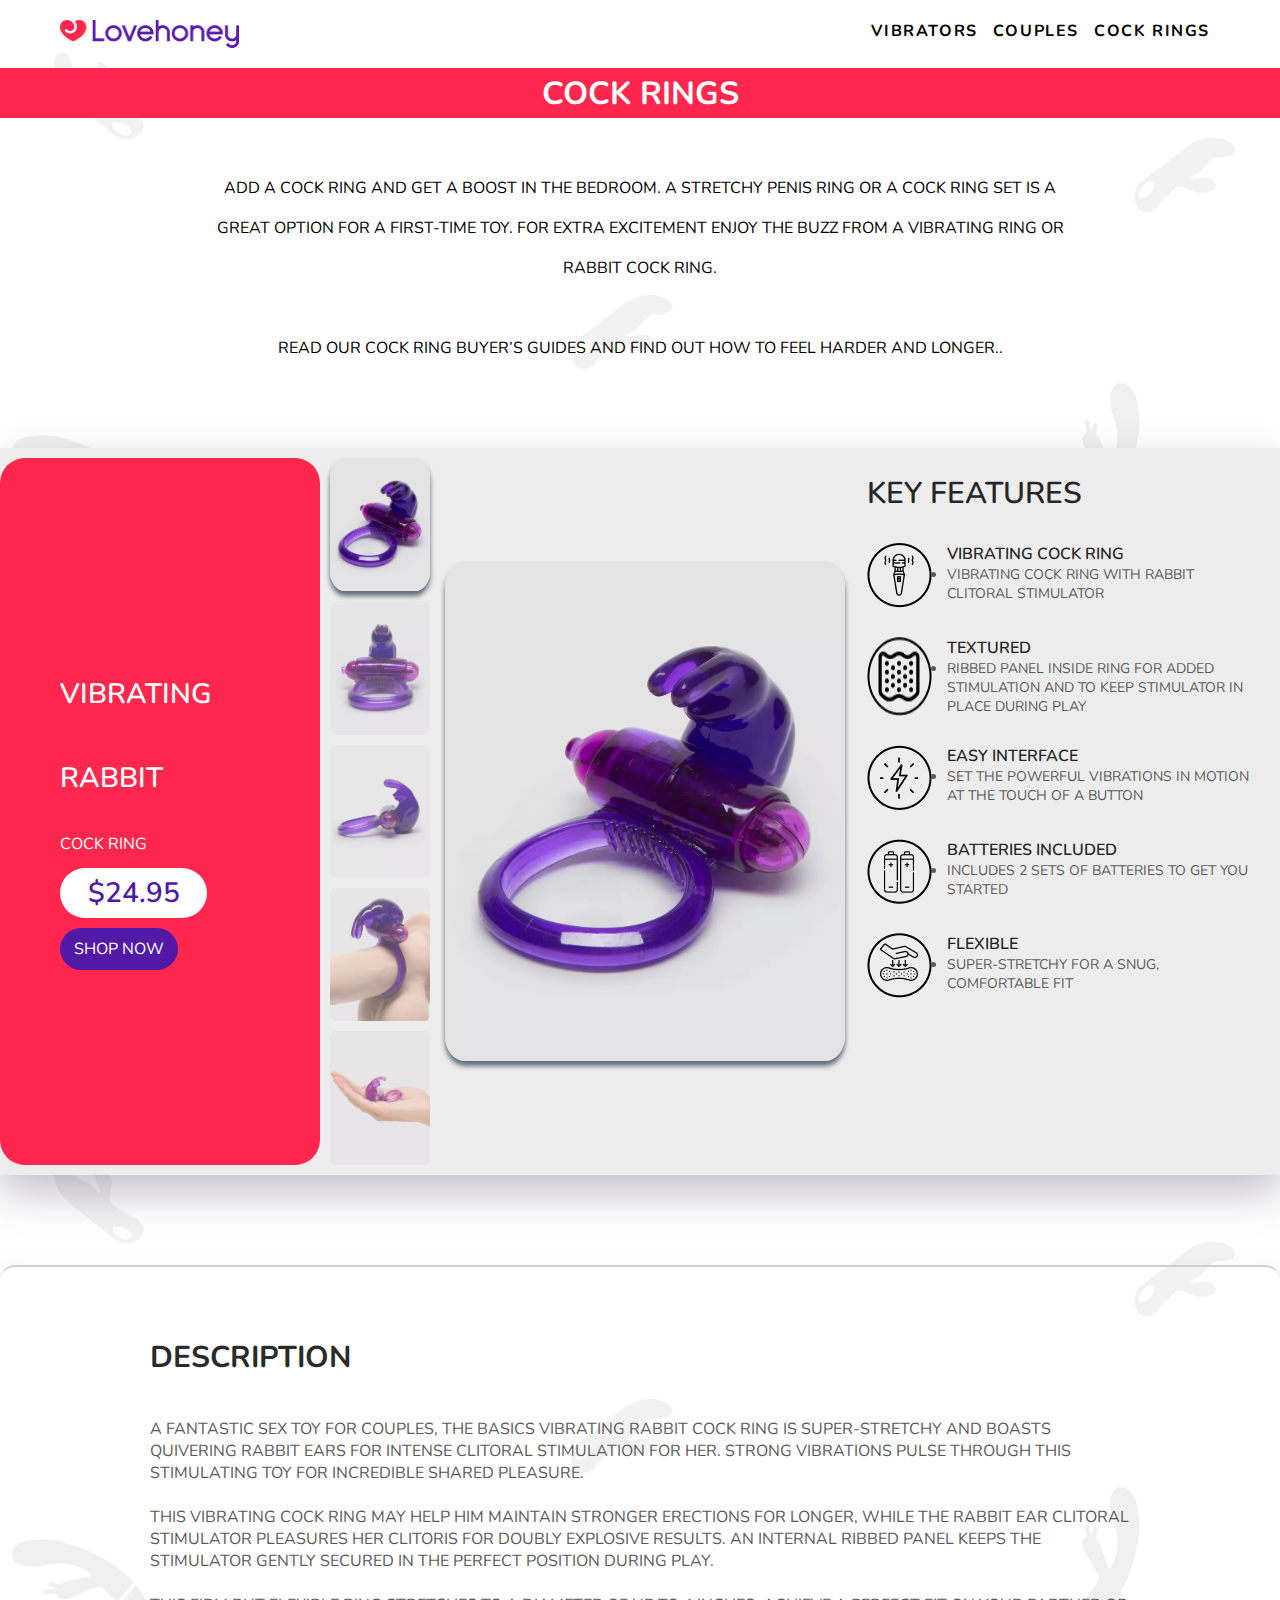
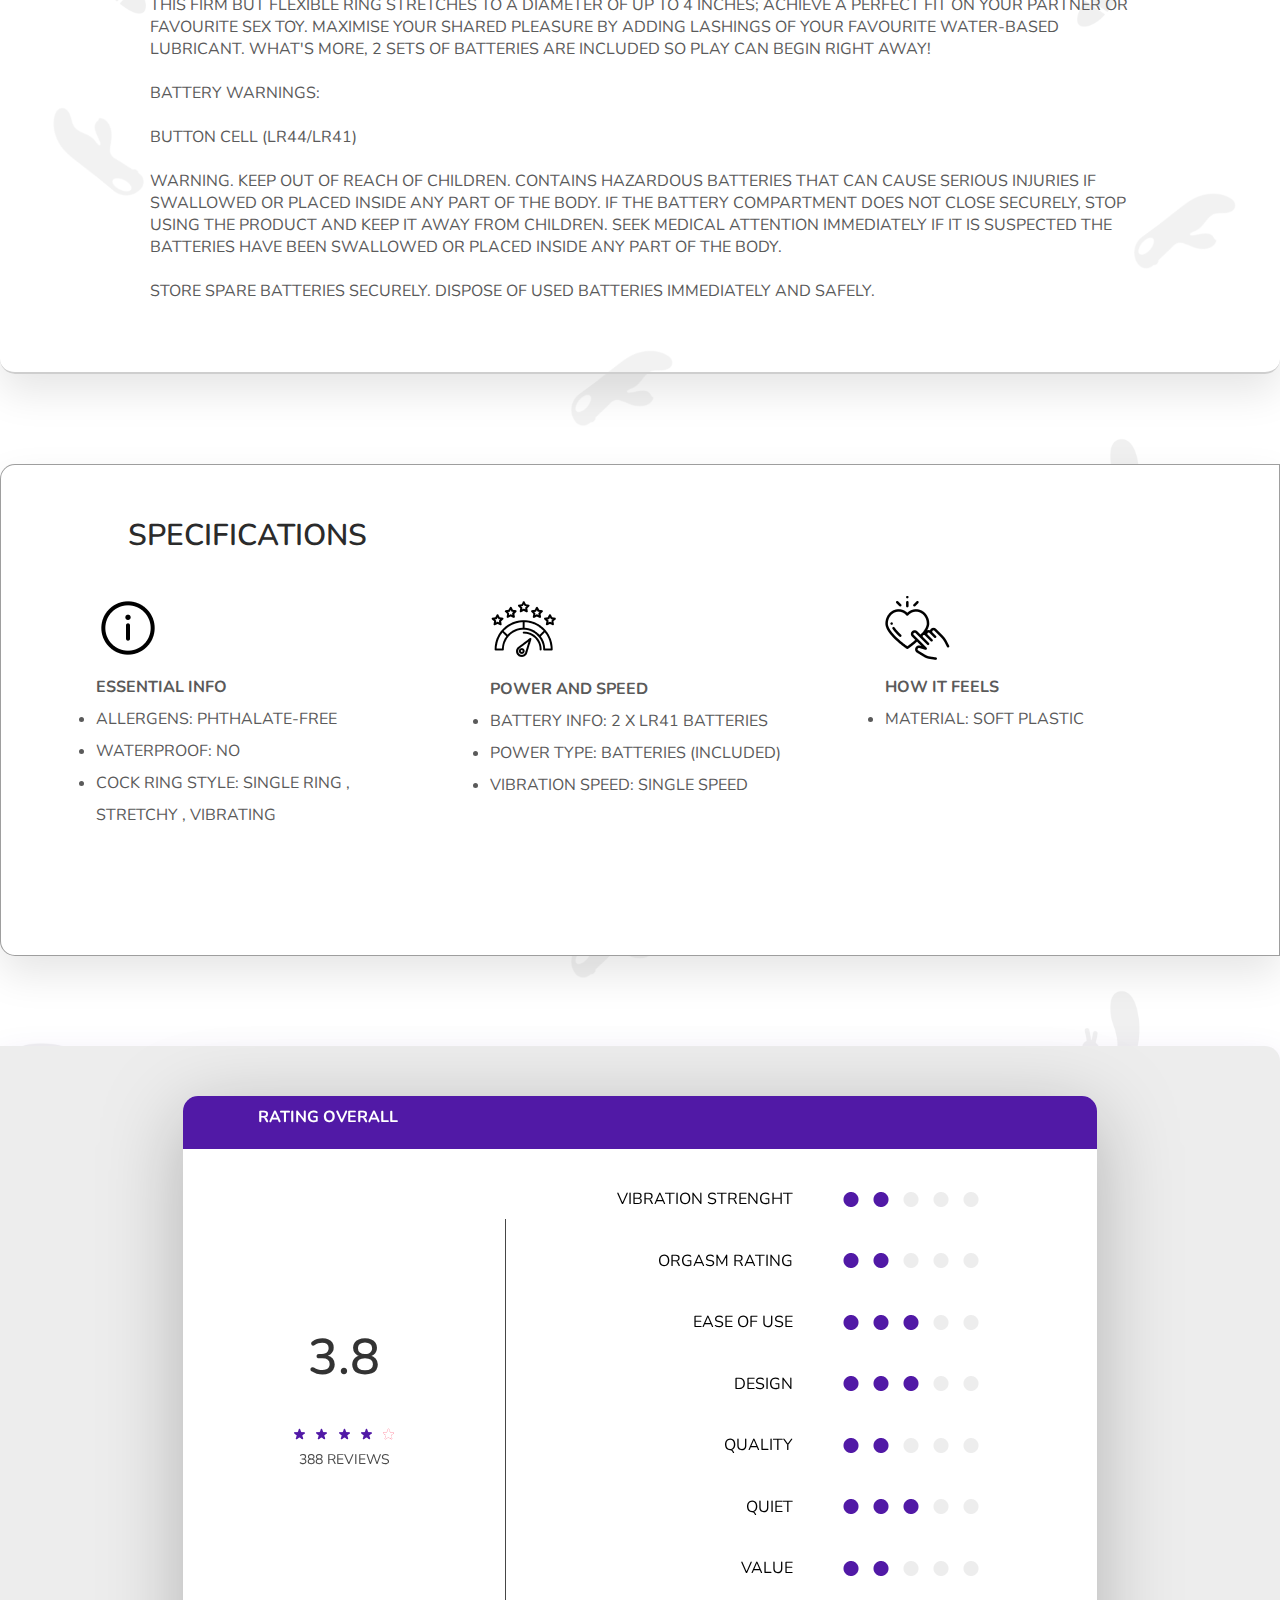
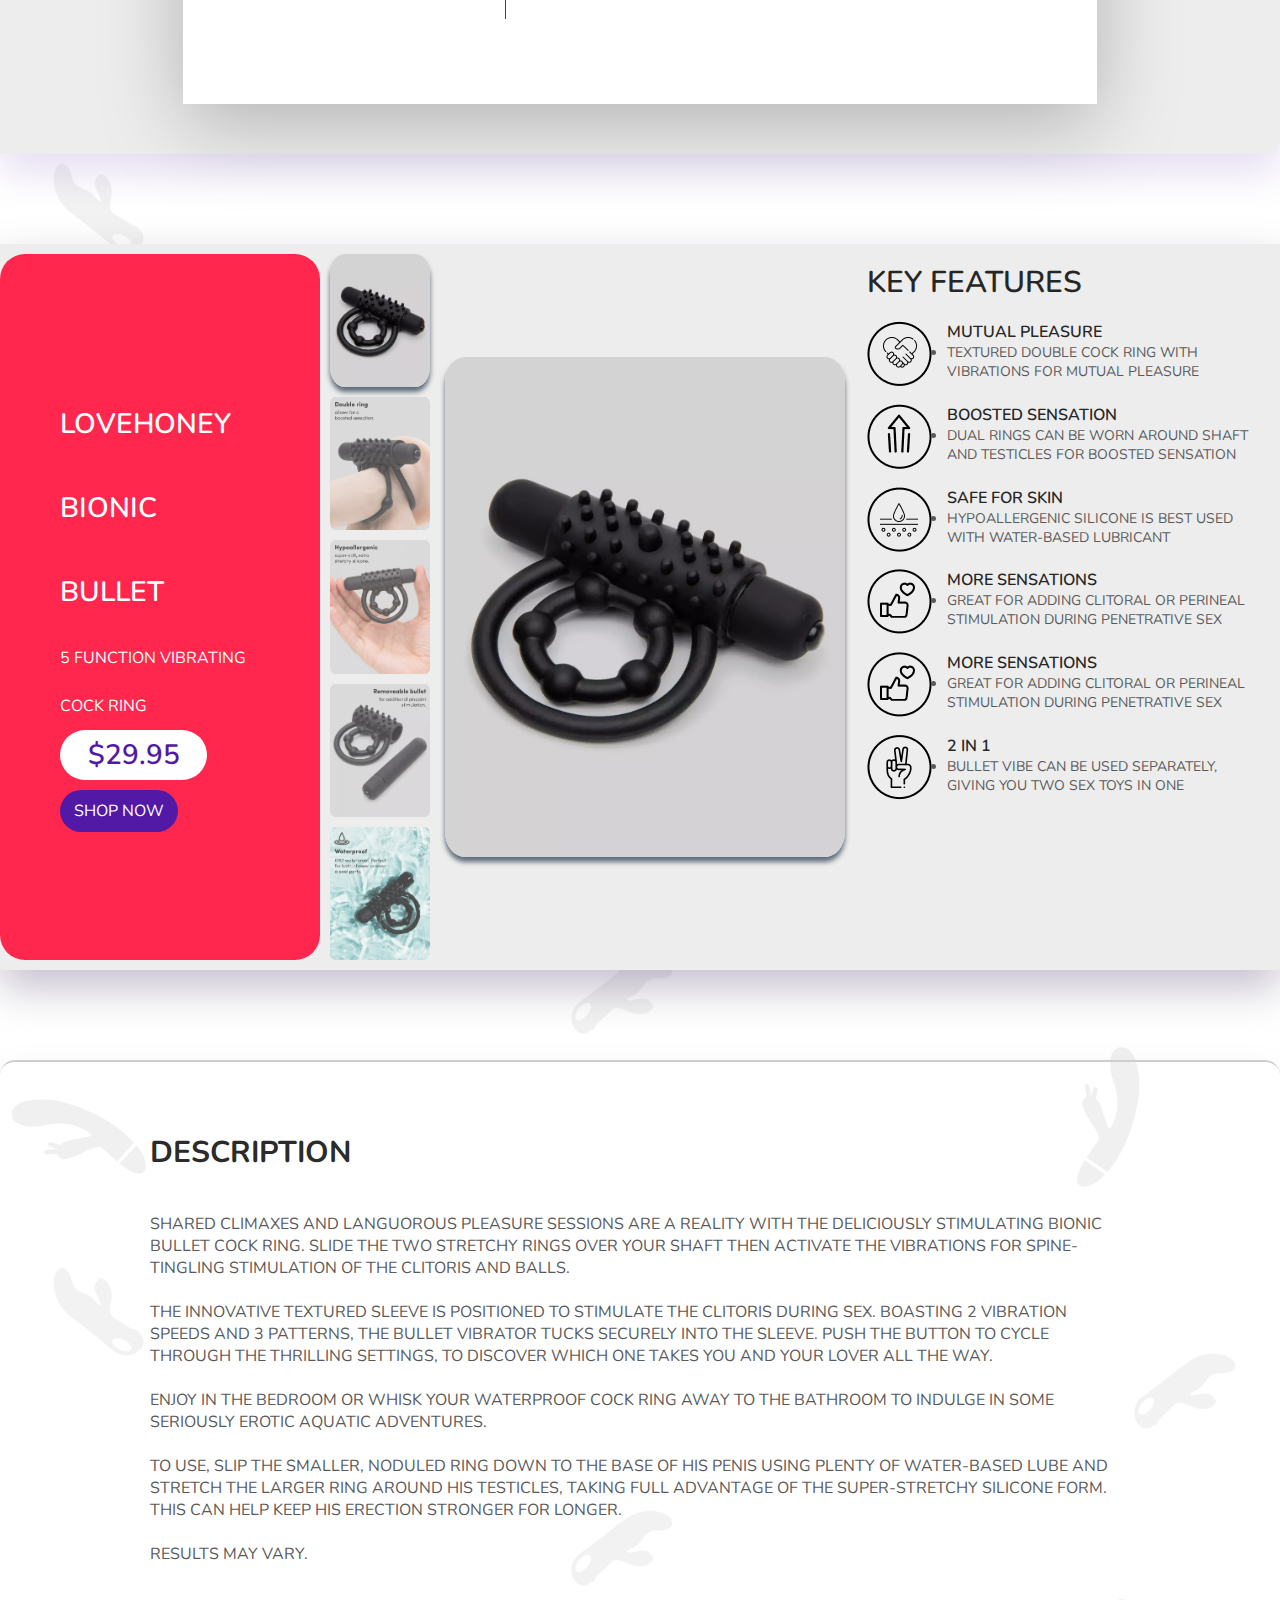
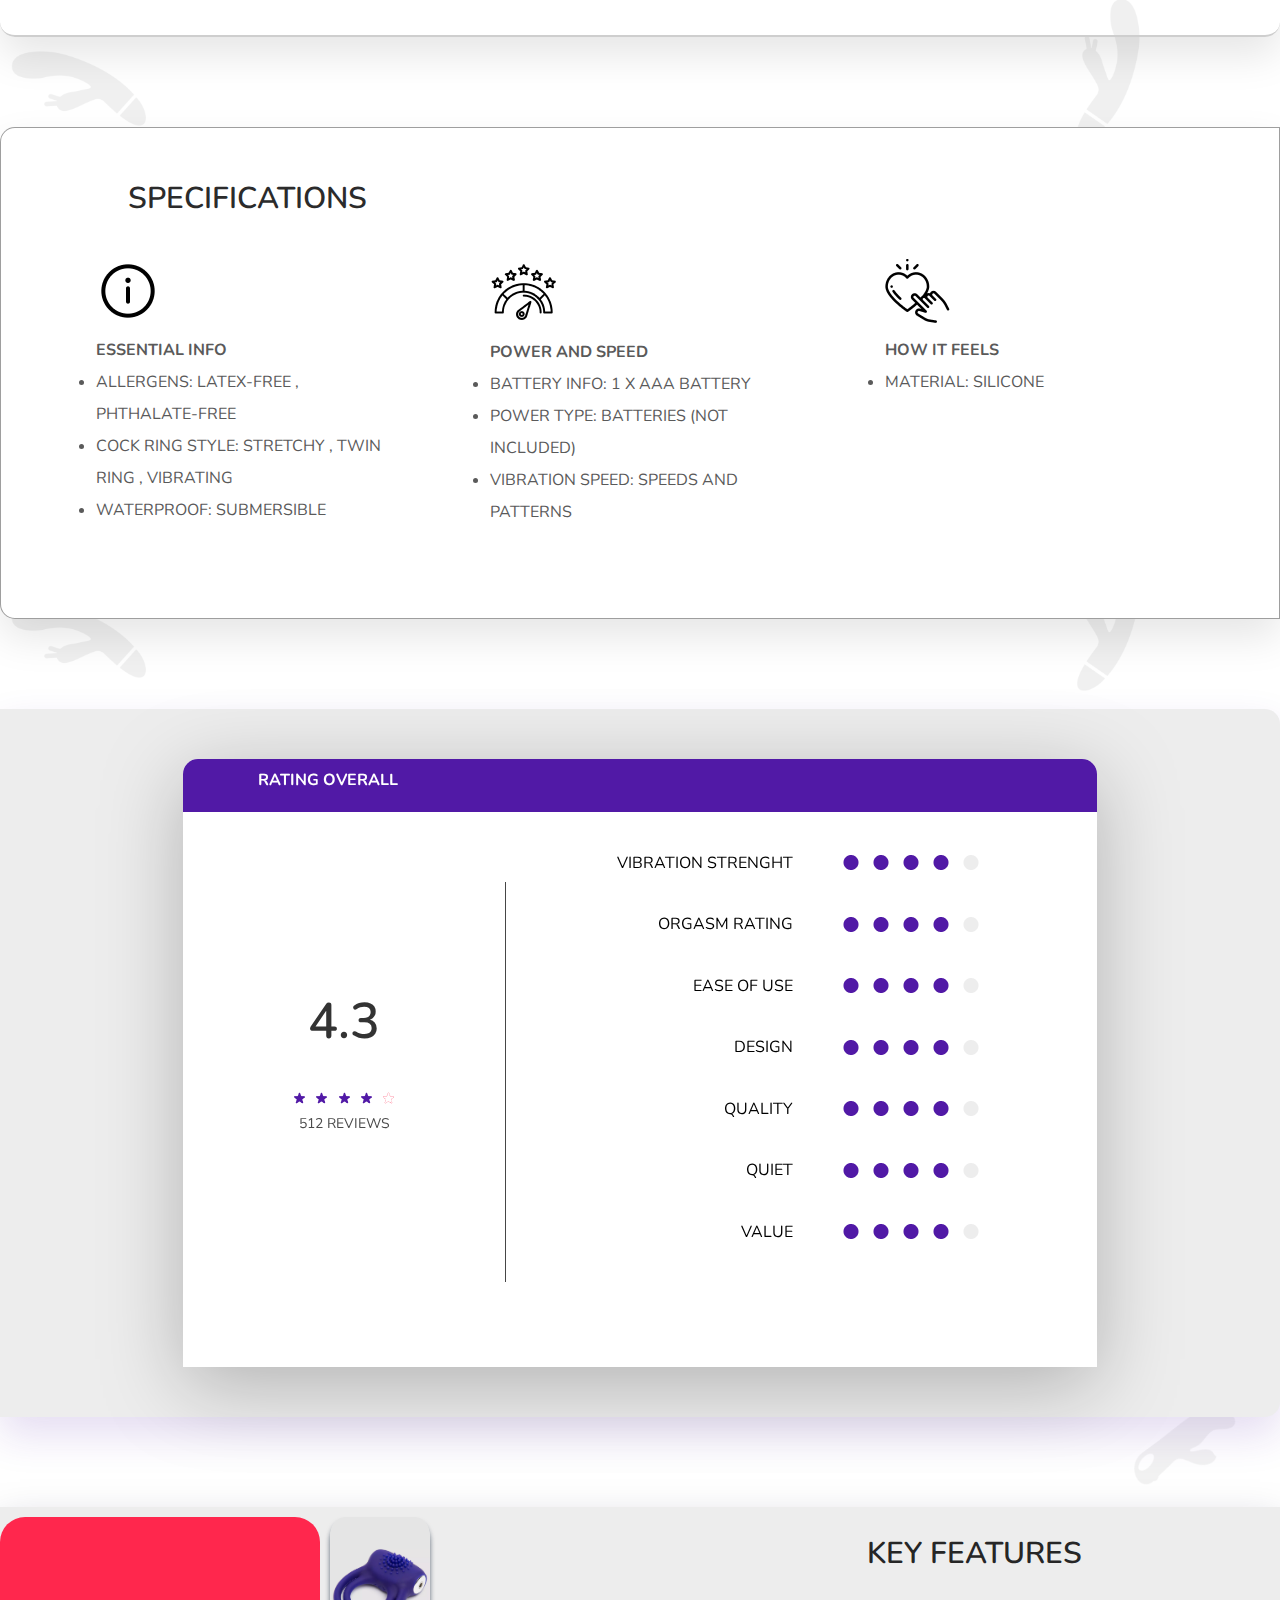
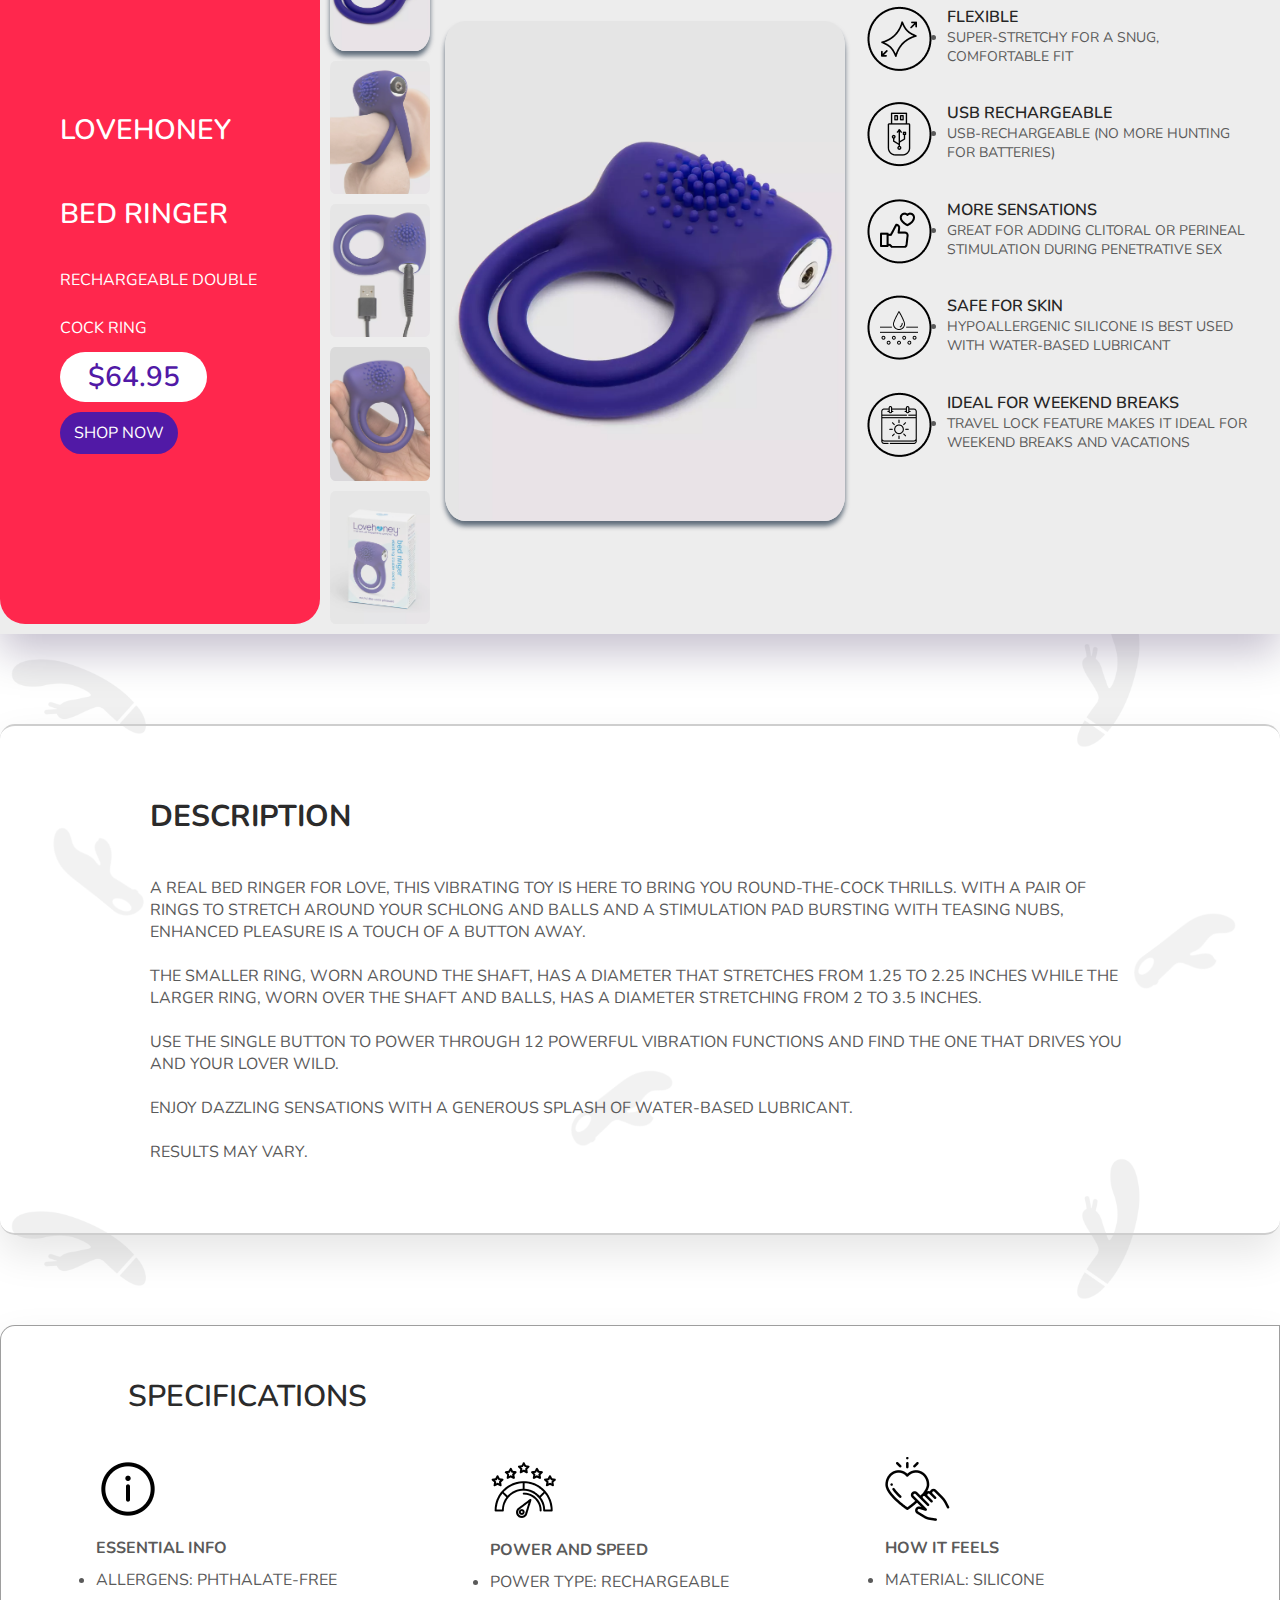
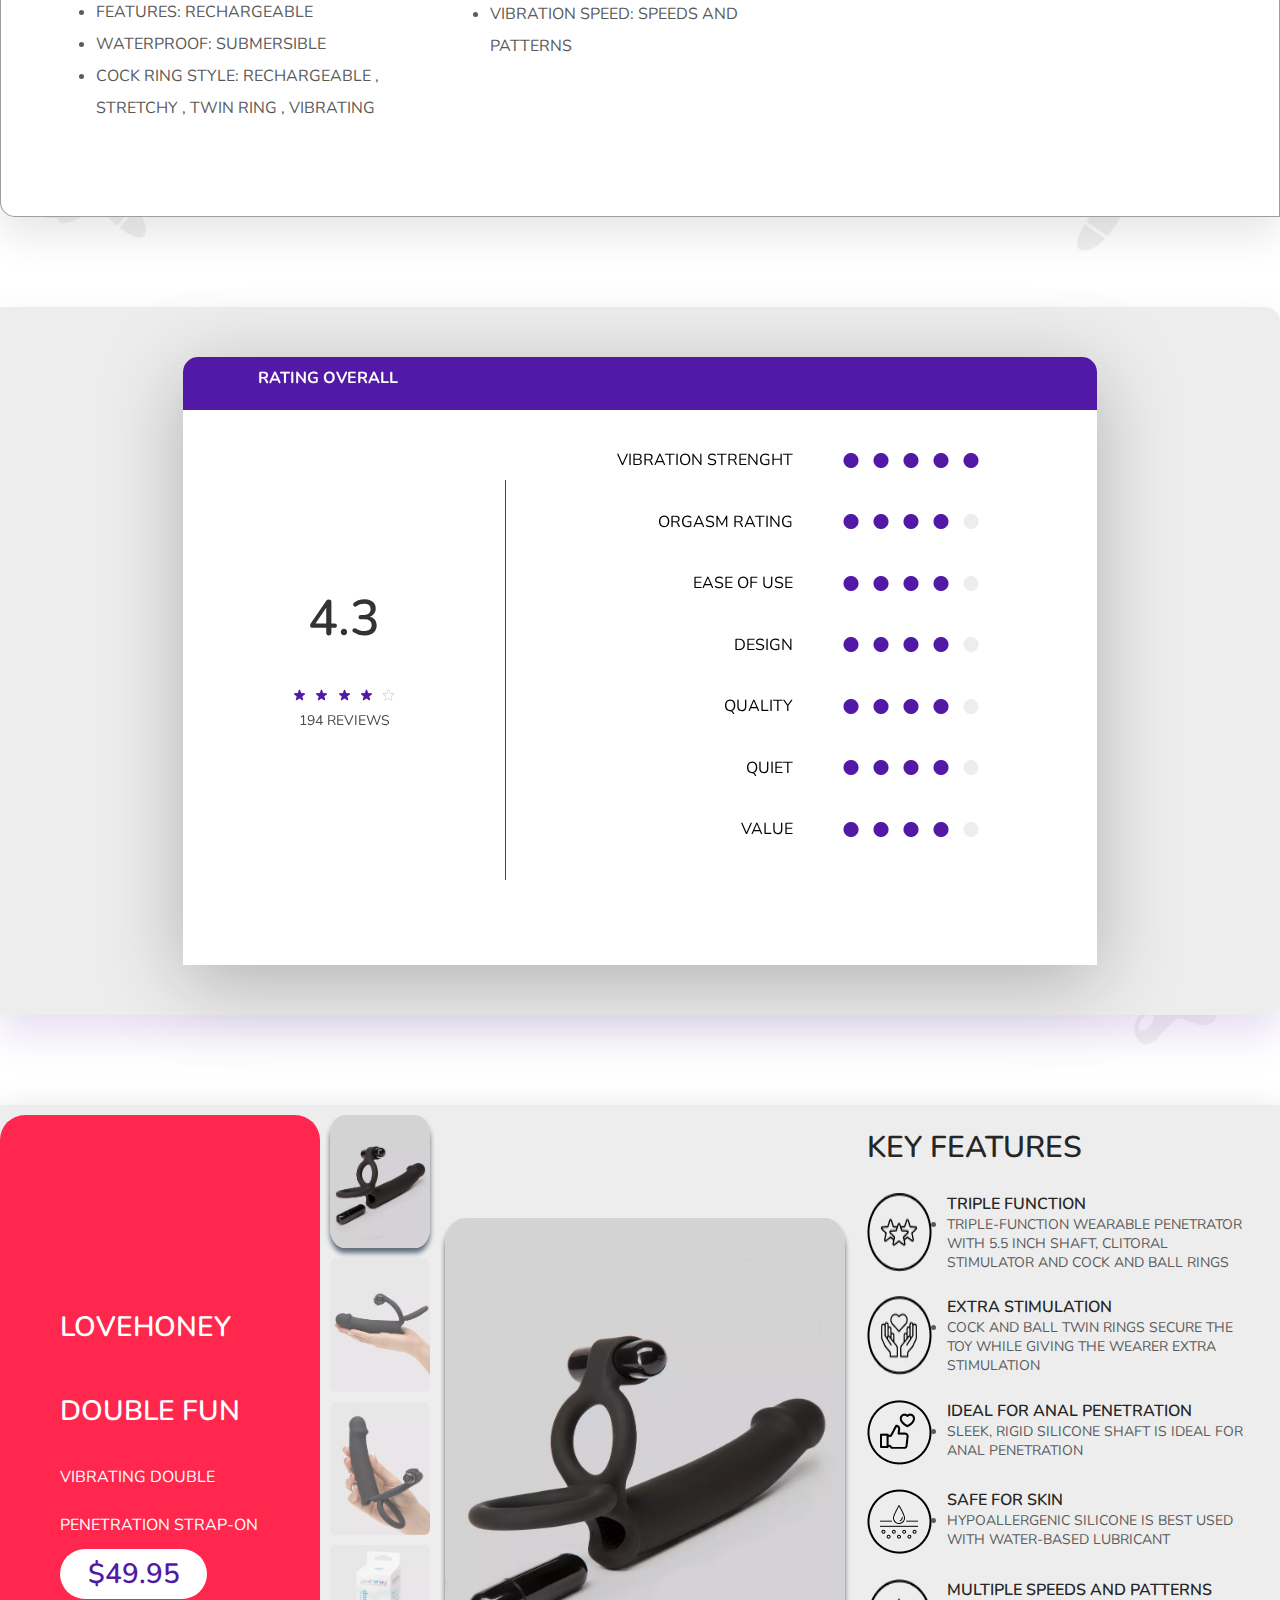
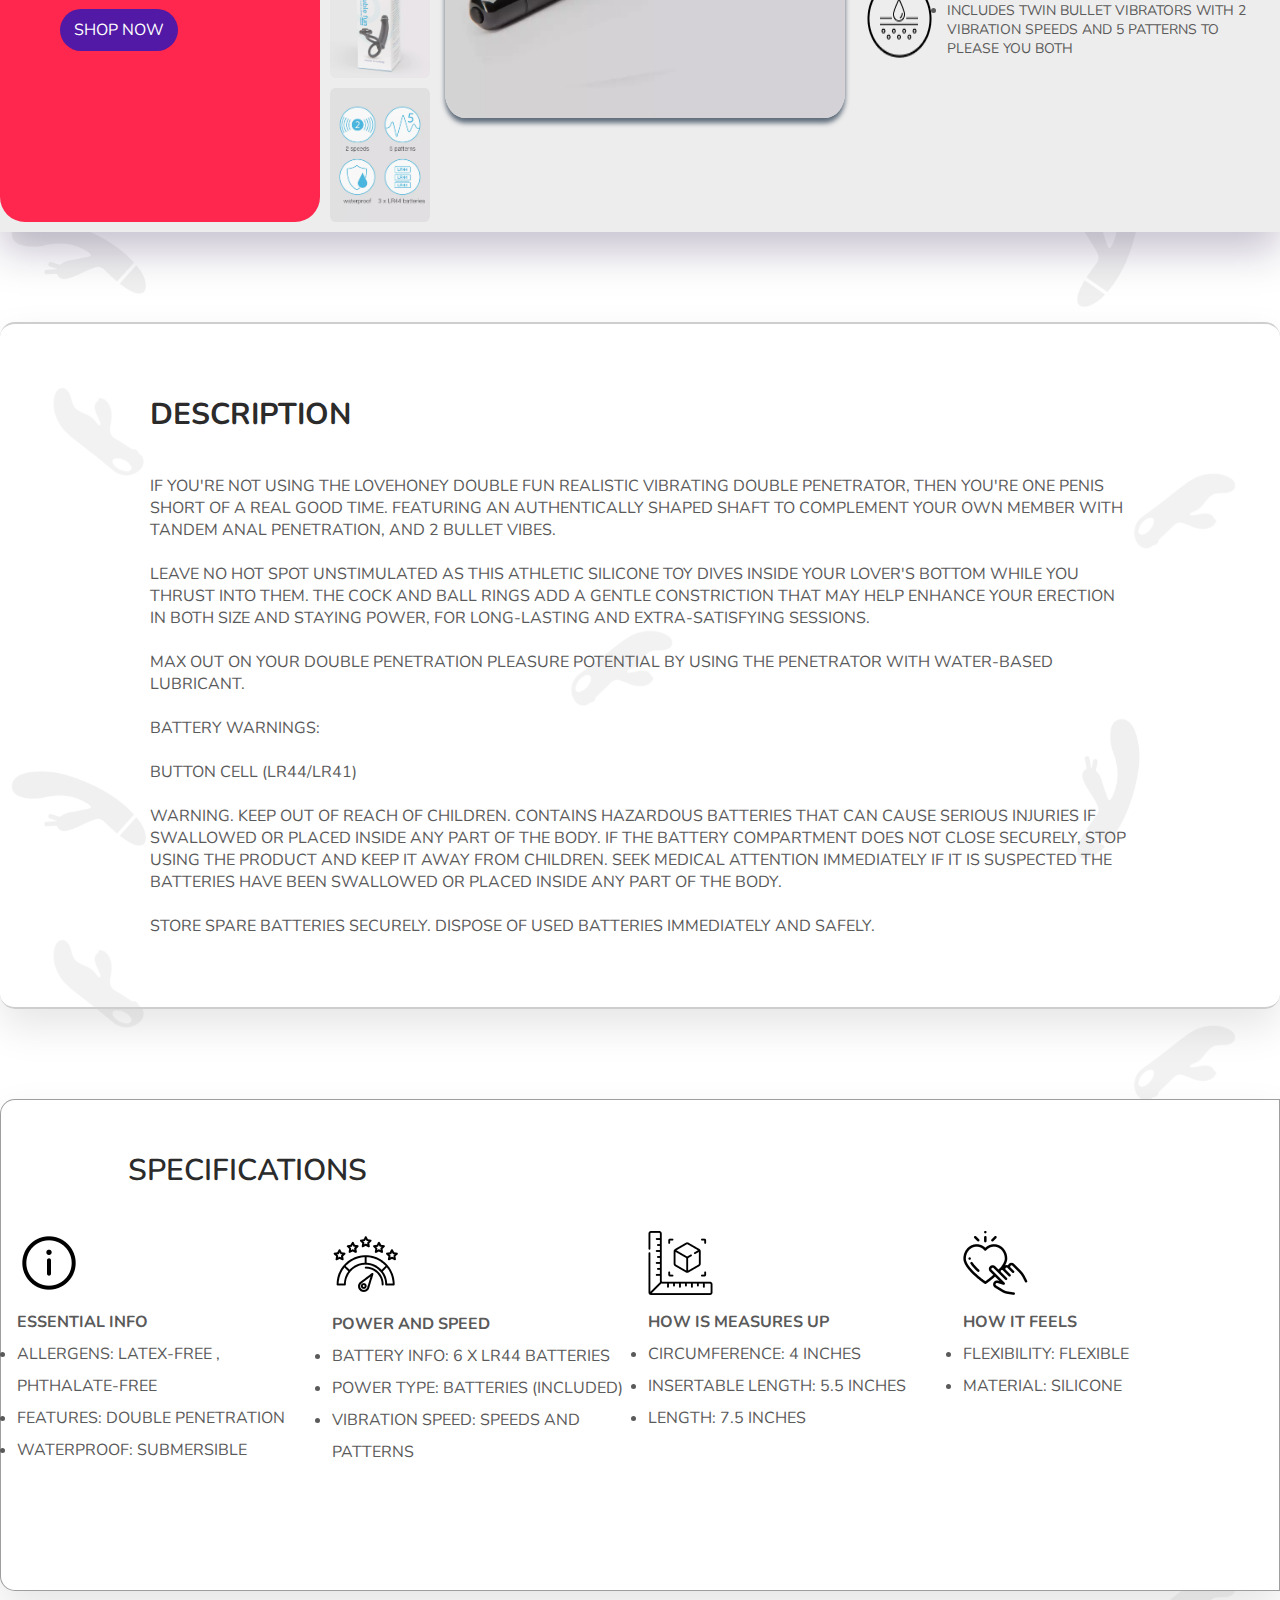
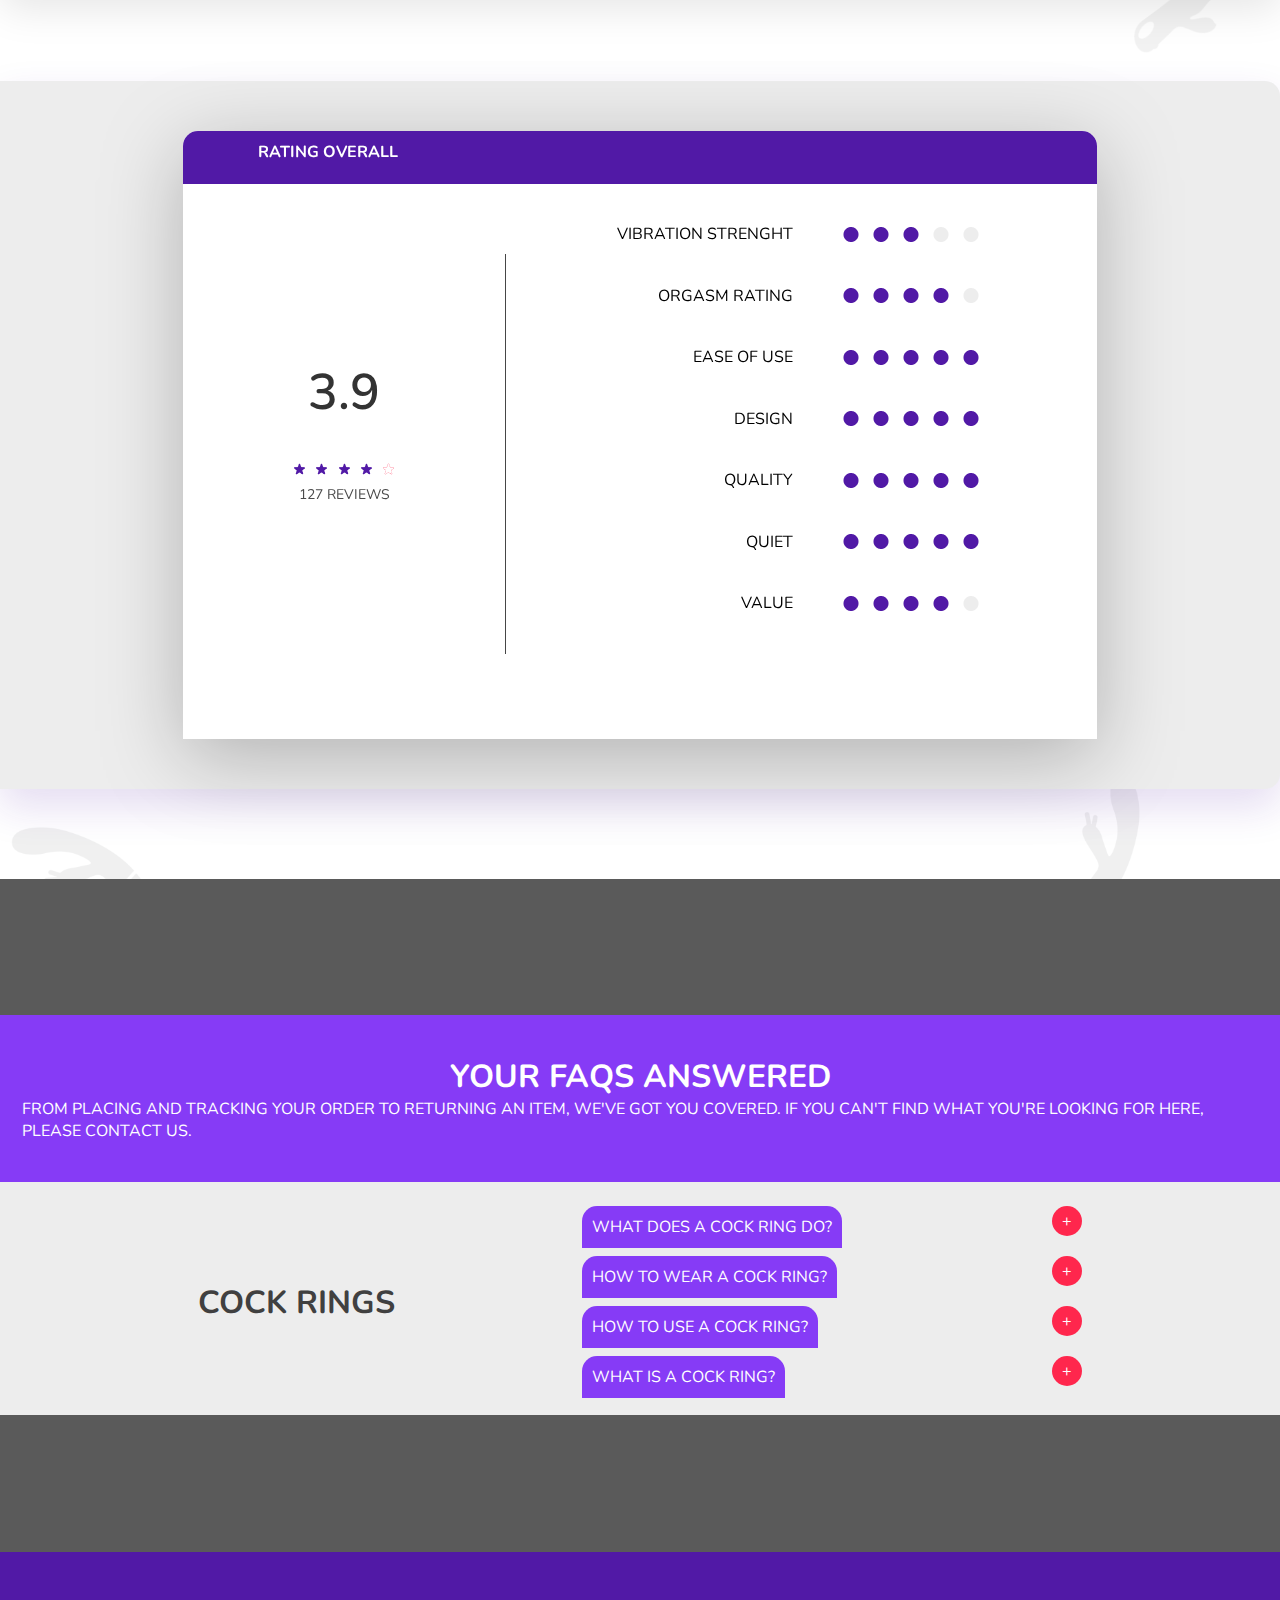
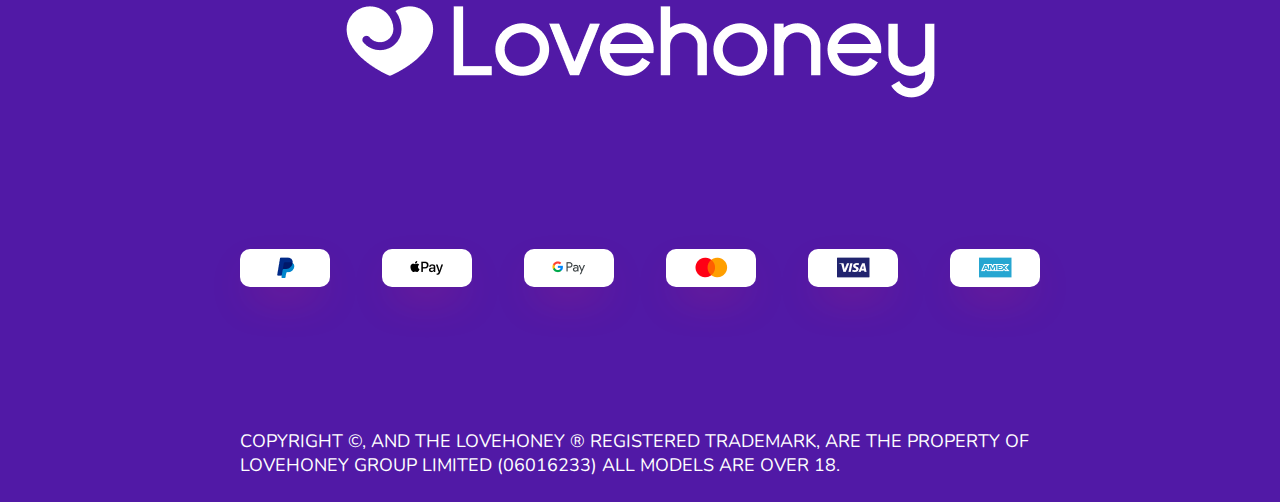
==== commit 1d2a8cef: "Add files via upload" ====
--- a/Cockrings.html
+++ b/Cockrings.html
@@ -14,7 +14,7 @@
     <header>
         <section>
             <div class="barra_nav">
-                <a href="index.html">
+                <a href="Principal.html">
                     <img class="Logo" src="Imagenes/Lovehoney.png" alt="Logo">
                 </a>
                     <div class="menu">
@@ -53,7 +53,7 @@
             <div class="imgproducto">
                 <div class="contenedorseleccion s1">
                     <img src="Cock Rings/Vibrating Rabbit Cock Ring/vrcr-1.webp" alt="" class="seleccion activo">
-                    <img src="Cock Rings/Vibrating Rabbit Cock Ring/vrcr-2.webp" alt="" class="seleccion">
+                    <img src="Cock Rings/Vibrating Rabbit Cock Ring/vrcr-2.webp" alt="" class="seleccion ">
                     <img src="Cock Rings/Vibrating Rabbit Cock Ring/vrcr-3.webp" alt="" class="seleccion">
                     <img src="Cock Rings/Vibrating Rabbit Cock Ring/vrcr-4.webp" alt="" class="seleccion">
                     <img src="Cock Rings/Vibrating Rabbit Cock Ring/vrcr-5.webp" alt="" class="seleccion">
@@ -61,7 +61,6 @@
                 <div class="img-contenedor">
                     <img class="imgprincipal cr1" src="Cock Rings/Vibrating Rabbit Cock Ring/vrcr-1.webp" alt="" >
                 </div>
-                <script src="main.js"></script>
             </div>
             <div class="caracteristicas">  
                 <h4>KEY FEATURES</h4>
@@ -253,7 +252,8 @@
             </div>
             <div class="imgproducto">
                 <div class="contenedorseleccion s2">
-                    <img src="Cock Rings/Lovehoney Bionic Bullet 5 Function Vibrating Cock Ring/lbb5fvcr-2.webp" alt="" class="seleccion activo">
+                    <img src="Cock Rings/Lovehoney Bionic Bullet 5 Function Vibrating Cock Ring/lbb5fvcr-1.webp" alt="" class="seleccion activo">
+                    <img src="Cock Rings/Lovehoney Bionic Bullet 5 Function Vibrating Cock Ring/lbb5fvcr-2.webp" alt="" class="seleccion">
                     <img src="Cock Rings/Lovehoney Bionic Bullet 5 Function Vibrating Cock Ring/lbb5fvcr-3.webp" alt="" class="seleccion">
                     <img src="Cock Rings/Lovehoney Bionic Bullet 5 Function Vibrating Cock Ring/lbb5fvcr-4.webp" alt="" class="seleccion">
                     <img src="Cock Rings/Lovehoney Bionic Bullet 5 Function Vibrating Cock Ring/lbb5fvcr-5.webp" alt="" class="seleccion">
@@ -261,6 +261,7 @@
                 <div class="img-contenedor">
                     <img class="imgprincipal cr2" src="Cock Rings/Lovehoney Bionic Bullet 5 Function Vibrating Cock Ring/lbb5fvcr-1.webp" alt="">
                 </div>
+                <script src="main.js"></script>
             </div>
             <div class="caracteristicas">  
                 <h4>KEY FEATURES</h4>
@@ -456,7 +457,8 @@
             </div>
             <div class="imgproducto">
                 <div class="contenedorseleccion s3">
-                    <img src="Cock Rings/Lovehoney Bed Ringer Rechargeable Double Cock Ring/lbrrdcr-2.webp" alt="" class="seleccion activo">
+                    <img src="Cock Rings/Lovehoney Bed Ringer Rechargeable Double Cock Ring/lbrrdcr-1.webp" alt="" class="seleccion activo">
+                    <img src="Cock Rings/Lovehoney Bed Ringer Rechargeable Double Cock Ring/lbrrdcr-2.webp" alt="" class="seleccion ">
                     <img src="Cock Rings/Lovehoney Bed Ringer Rechargeable Double Cock Ring/lbrrdcr-3.webp" alt="" class="seleccion">
                     <img src="Cock Rings/Lovehoney Bed Ringer Rechargeable Double Cock Ring/lbrrdcr-4.webp" alt="" class="seleccion">
                     <img src="Cock Rings/Lovehoney Bed Ringer Rechargeable Double Cock Ring/lbrrdcr-5.webp" alt="" class="seleccion">
@@ -653,7 +655,8 @@
             </div>
             <div class="imgproducto">
                 <div class="contenedorseleccion s4">
-                    <img src="Cock Rings/Lovehoney Double Fun Vibrating Double Penetration Strap-On/ldfvdpso-2.webp" alt="" class="seleccion activo">
+                    <img src="Cock Rings/Lovehoney Double Fun Vibrating Double Penetration Strap-On/ldfvdpso-1.webp" alt="" class="seleccion activo">
+                    <img src="Cock Rings/Lovehoney Double Fun Vibrating Double Penetration Strap-On/ldfvdpso-2.webp" alt="" class="seleccion ">
                     <img src="Cock Rings/Lovehoney Double Fun Vibrating Double Penetration Strap-On/ldfvdpso-3.webp" alt="" class="seleccion">
                     <img src="Cock Rings/Lovehoney Double Fun Vibrating Double Penetration Strap-On/ldfvdpso-4.webp" alt="" class="seleccion">
                     <img src="Cock Rings/Lovehoney Double Fun Vibrating Double Penetration Strap-On/ldfvdpso-5.webp" alt="" class="seleccion">
@@ -910,36 +913,24 @@
                     <img src="Imagenes/Logo-Purple.png" alt="LogoFooter">
                 </div>
                 <div class="Pago">
-                    <a href="">
                     <div class="Pago-Boton">
                             <img src="Imagenes/Paypal.png" alt="">
                         </div>
-                    </a>
-                    <a href="">
                     <div class="Pago-Boton">
                             <img src="Imagenes/Apple pay.png" alt="">
                         </div>
-                    </a>
-                    <a href="">
                     <div class="Pago-Boton">
                             <img src="Imagenes/GooglePay.png" alt="">
                         </div>
-                    </a>
-                    <a href="">
                     <div class="Pago-Boton">
                             <img src="Imagenes/Mastercard.png" alt="">
                         </div>
-                    </a>
-                    <a href="">
                     <div class="Pago-Boton">
                             <img src="Imagenes/Visa.png" alt="">
                         </div>
-                    </a>
-                    <a href="">
                     <div class="Pago-Boton">
                             <img src="Imagenes/Amex.png" alt="">
                         </div>
-                    </a>
                 </div>
                 <div class="Footer-txt">
                     <p>Copyright ©, and the Lovehoney ® registered trademark, are the property of Lovehoney Group Limited (06016233)
--- a/Estilos.css
+++ b/Estilos.css
@@ -8,7 +8,22 @@
 
 html{
     scroll-behavior: smooth;
+    position: relative;
+}
+
+html::before{
+    content: "";
+    display: block;
+    position: absolute;
+    top: 0;
+    left: 0;
+    width: 100%;
+    height: 100%;
     background-image: url(bg-pattern.png);
+    background-size: contain;
+    background-repeat: repeat;
+    z-index: -1;
+    opacity: 0.2;
 }
 
 .Logo{
@@ -141,7 +156,7 @@
     justify-content: center;
     align-items: center;
     gap: 10px;
-    width: 3200px;
+    width: 320px;
     height: 256px;
     color: white;
     font-size: 24px;
@@ -758,16 +773,73 @@
 }
 
 @media only screen and (min-width: 800px) and (max-width: 1070px){
+    .main-banner{
+        background-size: contain;
+        height: 328px;
+    }
+
+    .main-title{
+        font-size: 28px;
+    }
+
+    .main-text{
+        font-size: 55px;
+    }
+
+    .subtitle{
+        width: 90%;
+        margin: auto;
+    }
+
     .imghero{
-        width: 1070px;
+        width: 100%;
     }
 
     .Contenido-Principal, .producto,.banner,.Faqs,.Faqscontenedor,.Faqstitulo{
-        width: 1070px;
+        width: 100%;
+        display: flex;
+        flex-direction: column;
+        height: auto;
+        padding-bottom: 50px;
+    }
+
+    .Encabezadotxt{
+        padding: 0;
+        width: 85%;
+        margin: auto;
+        margin-bottom: 30px;
+    }
+
+    .Encabezadoinfo{
+        width: 100%;
+    }
+
+    .P-Vibrators, .P-Couples, .P-Cockring{
+        display: grid;
+        grid-template-columns: repeat(2,1fr);
+        grid-column-gap: 30px;
+        grid-row-gap: 40px;
+        height: auto;
+        padding: 40px;
+    }
+
+    .C-about{
+        flex-direction: column;
+        align-items: center;
+        text-align: center;
+    }
+
+    .Producto{
+        width: auto;
     }
     
     .infoproducto{
-        width: 220px;
+        width: 100%;
+        padding-bottom: 30px;
+    }
+
+    .imgproducto{
+        justify-content: space-around;
     }
 
     .infoproductotxt h4{
@@ -775,16 +847,17 @@
     }
 
     .caracteristicastxt{
-        width: 310px;
+        width: 100%;
     }
 
     .ctxt{
         font-size: 12px;
-        width: 245px;
+        width: 100%;
     }
     
     .caracteristicas h4{
         font-size: 20px;
+        text-align: center;
     }
 
     .imgcaracteristicas{
@@ -792,19 +865,87 @@
         height: 50px;
     }
 
+    .especificaciones{
+        height: auto;
+    }
+
     .especi{
         padding-left: 30px;
+        display: grid;
+        grid-template-columns: repeat(2,1fr);
+        padding: 40px;
+        gap: 70px;
+    }
+
+    .especificacionestxt{
+        width: auto;
+        height: auto;
+    }
+
+    .Faqsbottom{
+        flex-direction: column;
     }
  
 }
 
 @media only screen and (max-width: 799px){
+    .main-text, .About-txt h1{
+        font-size: 50px;
+    }
+
+    .C-about{
+        flex-direction: column;
+        justify-content: center;
+        text-align: center;
+        padding: 15px;
+    }
+
+    .About-imgtxt{
+        width: 100%;
+    }
+
+    .Vibrators-txt{
+        padding: 20px;
+    }
+
+    .P-Vibrators, .P-Couples, .P-Cockring{
+        height: auto;
+        display: flex;
+        flex-direction: column;
+        padding: 15px;
+    }
+
+    .Banner{
+        flex-direction: column;
+    }
+
+    .Banner .lovehoney-logo{
+        display: flex;
+        justify-content: center;
+    }
+
+    .Banner img{
+        width: 40%;
+    }
+
+    .Banner p{
+        font-size: 40px;
+    }
+
+    .barra_nav{
+        flex-direction: column;
+    }
+
     .imghero{
-        width: 799px;
+        width: 100%;
     }
 
     .Contenido-Principal,.banner,.Encabezadoinfo,.ratingbox,.ratingtitulo,.Faqs,.Faqscontenedor,.Faqsbottom,.Faqstitulo{
-        width: 799px;
+        width: 100%;
+    }
+
+    .Encabezadotxt{
+        padding: 15px;
     }
 
     .producto{
@@ -815,19 +956,120 @@
     }
 
     .infoproducto{
-        width: 799px;
+        width: 100%;
+        height: auto;
+    }
+
+    .imgproducto{
+        display: flex;
+        flex-direction: column;
+    }
+
+    .contenedorseleccion{
+        display: grid;
+        grid-template-columns: repeat(2,1fr);
+        gap: 30px;
+        order: 1;
+        margin-top: 50px;
+    }
+
+    .img-contenedor{
+        order: 0;
+        width: 90%;
+        height: auto;
+    }
+
+    .imgprincipal{
+        width: 100%;
+        height: 100%;
     }
 
     .especi{
         padding-left: 20px;
         font-size: 14px;
+        flex-direction: column;
+        gap: 35px;
+    }
+
+    .especificaciones{
+        height: auto;
+        margin: auto;
+        width: 95%;
+        margin-top: 30px;
+    }
+
+    .especititulo{
+        padding: 0;
+        justify-content: center;
+        padding-top: 15px;
     }
 
     .especificacionestxt{
-        width: 195px;
+        width: 100%;
+        height: auto;
     }
 
     .Pago{
-        width: 650px;
-    }
-}
+        width: 100%;
+        flex-wrap: wrap;
+        gap: 30px;
+    }
+
+    .descripcion{
+        padding: 20px;
+        padding: 20px;
+        letter-spacing: 1px;
+        margin: auto;
+        width: 95%;
+    }
+
+    .calificacion{
+        flex-direction: column;
+    }
+
+    .puntaje{
+        gap: 10px;
+    }
+
+    .ratingbox{
+        height: auto;
+        padding: 20px;
+    }
+
+    .puntajetxt p{
+        font-size: 14px;
+    }
+
+    .lineah{
+        display: none;
+    }
+
+    .Faqscontenedor, .Faqstitulo{
+        height: auto;
+    }
+
+    .Faqsbottom{
+        flex-direction: column;
+    }
+
+    .preguntastxt{
+        width: 100%;
+    }
+
+    .faqsboton{
+        margin-left: 15px;
+    }
+
+    .Logo-Footer{
+        display: flex;
+        justify-content: center;
+    }
+
+    .Logo-Footer img{
+        width: 80%;
+    }
+
+    .Footer-txt{
+        width: 100%;
+    }
+}
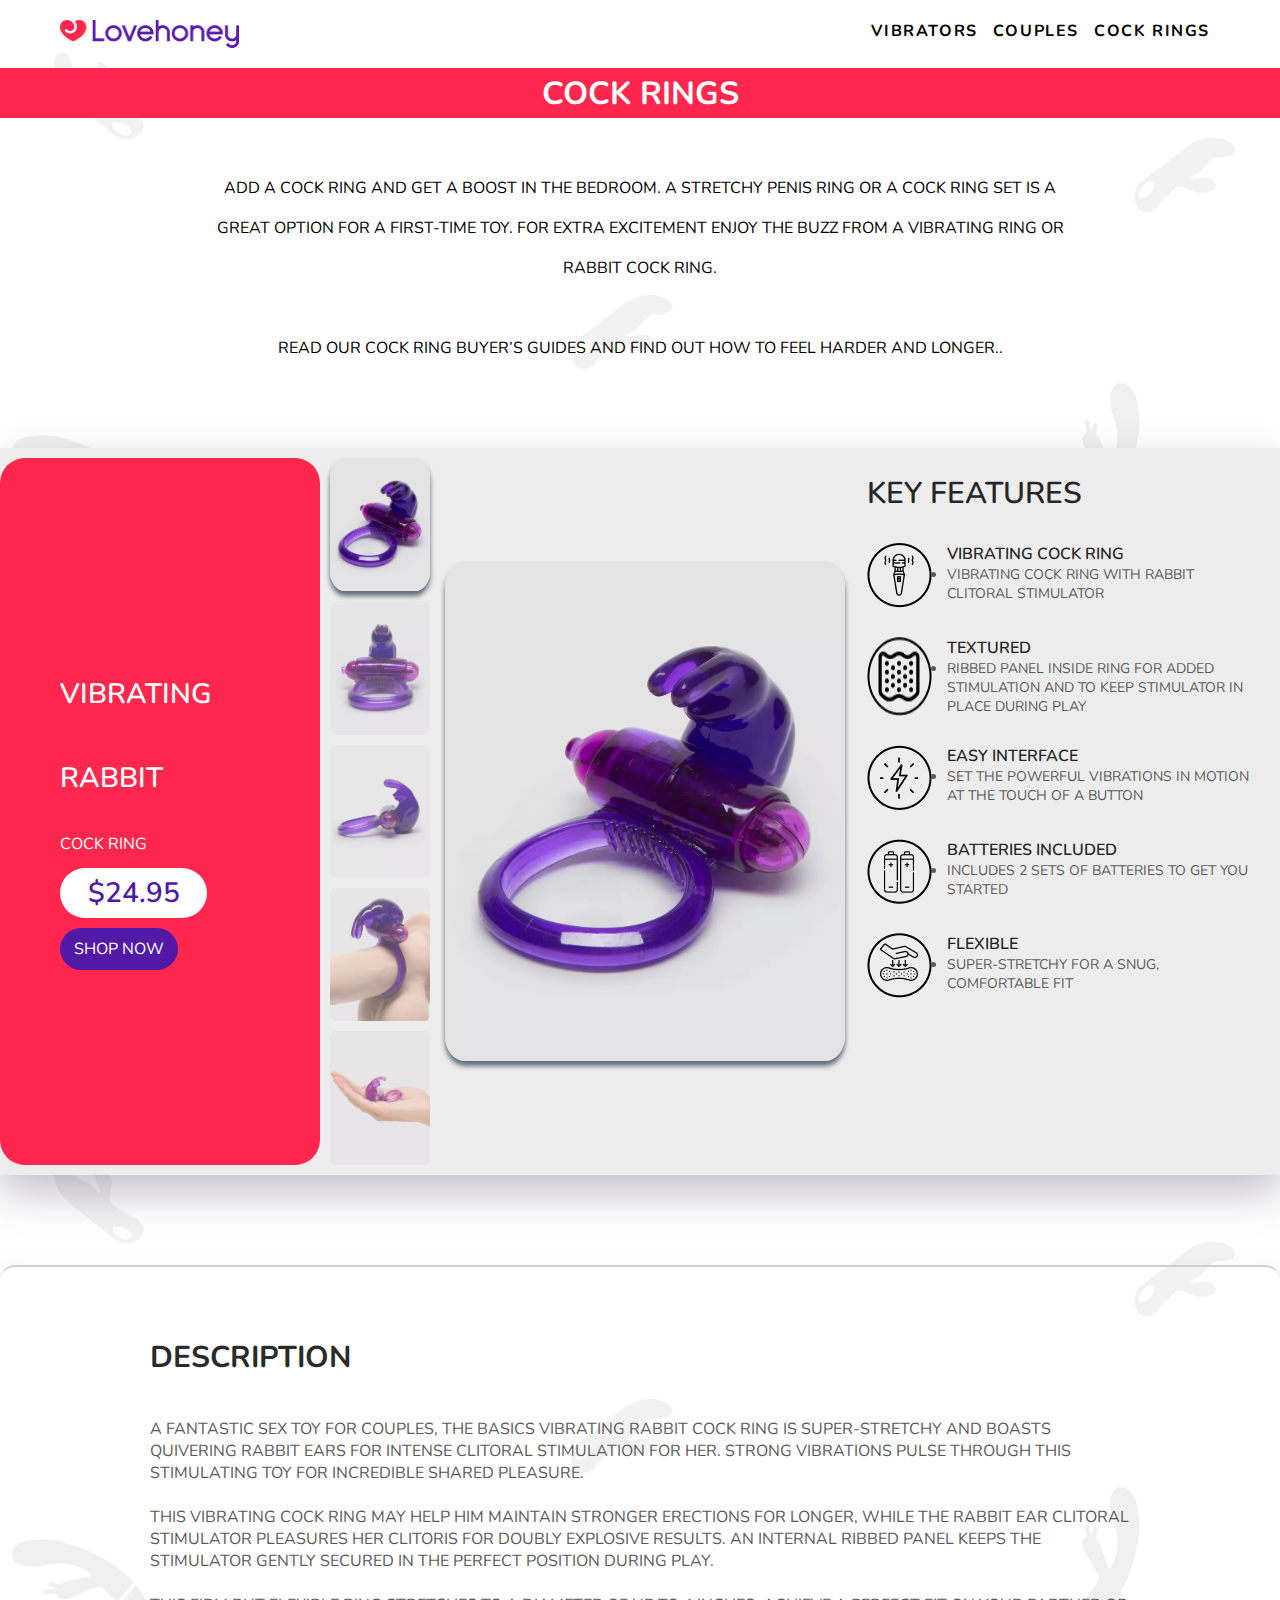
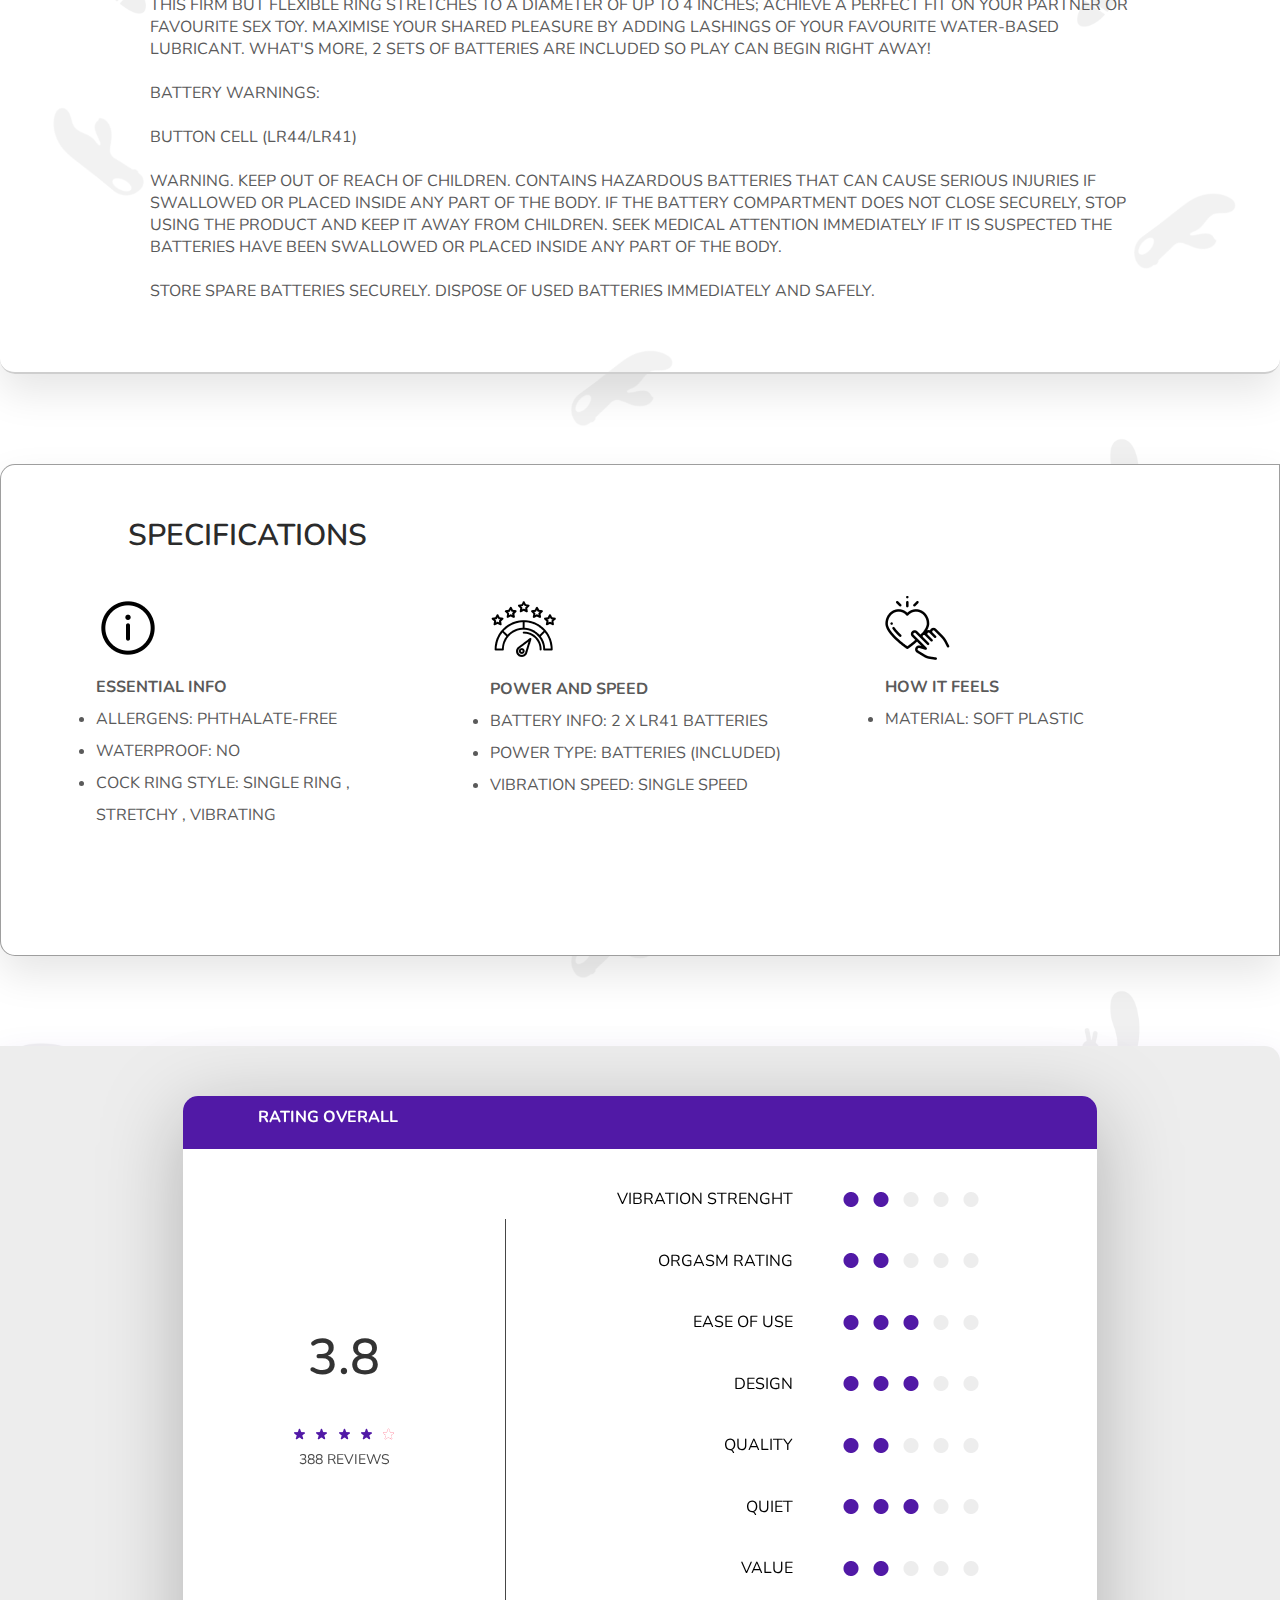
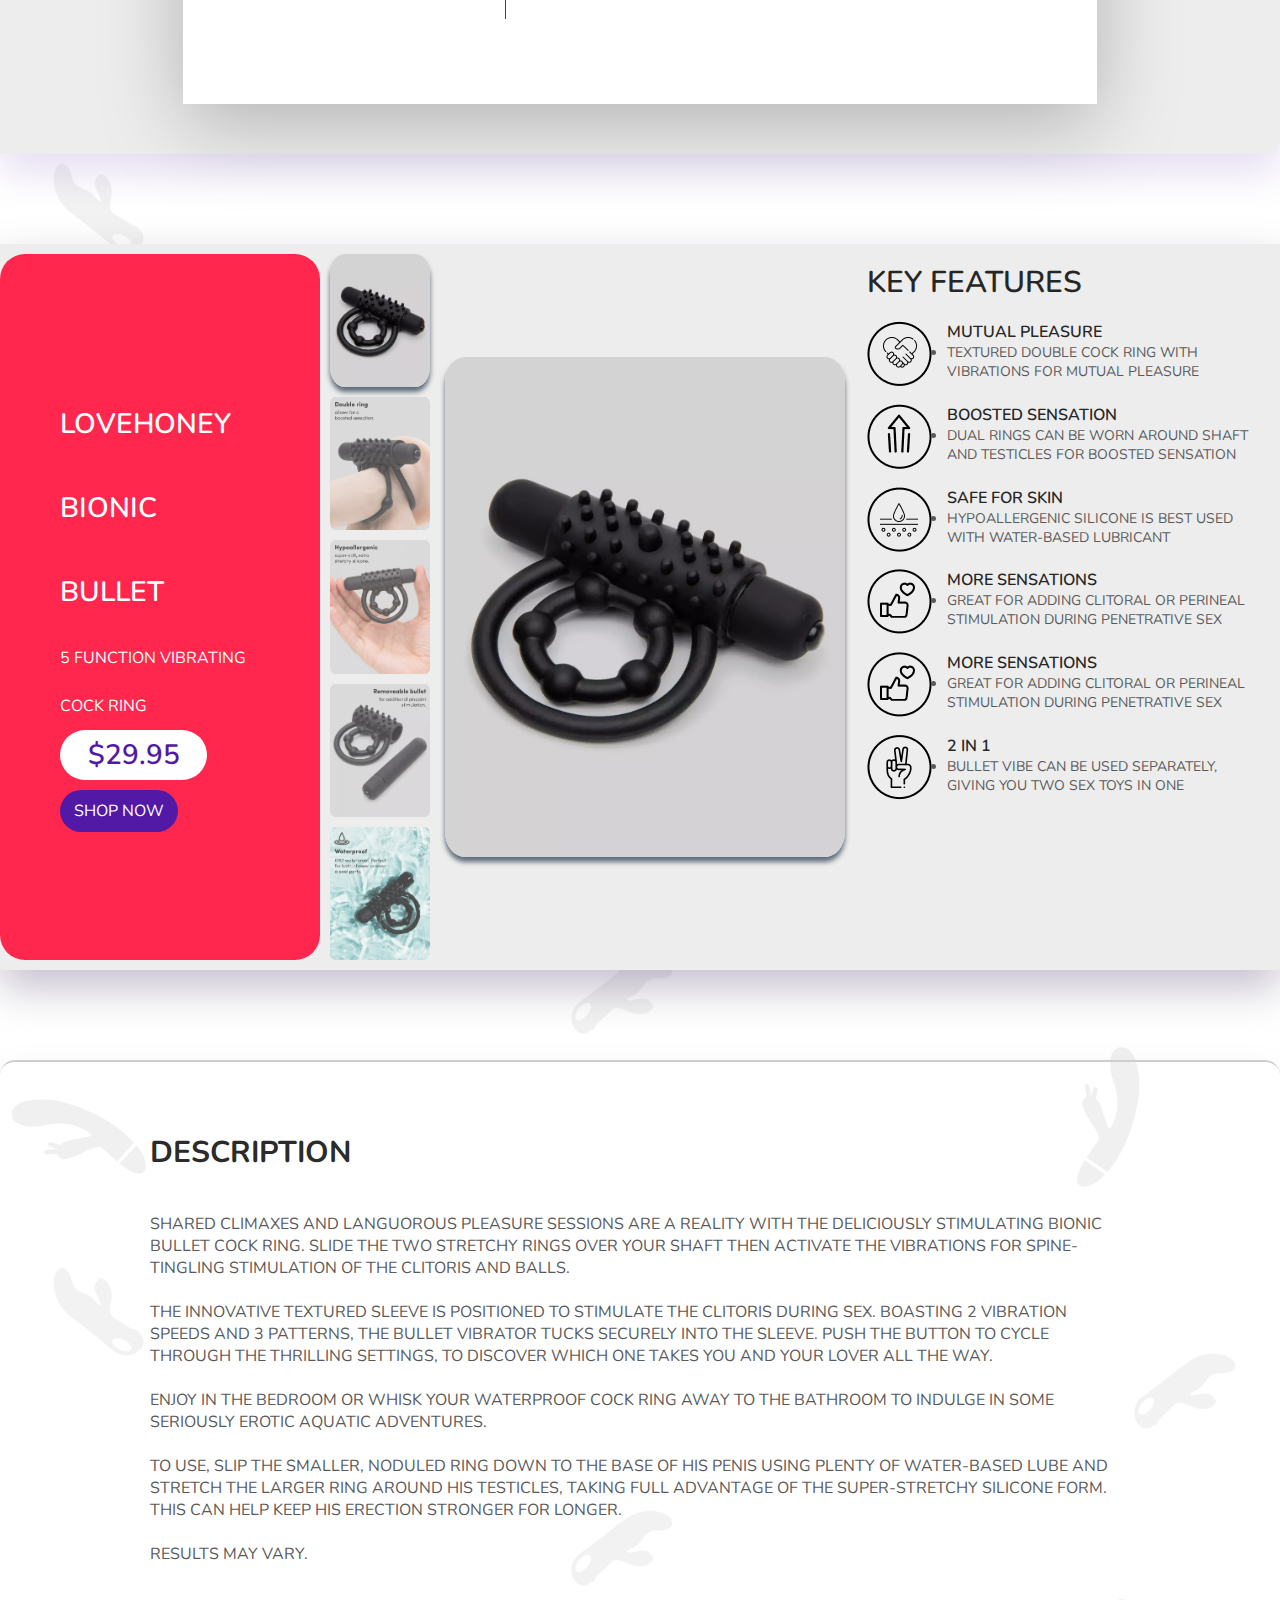
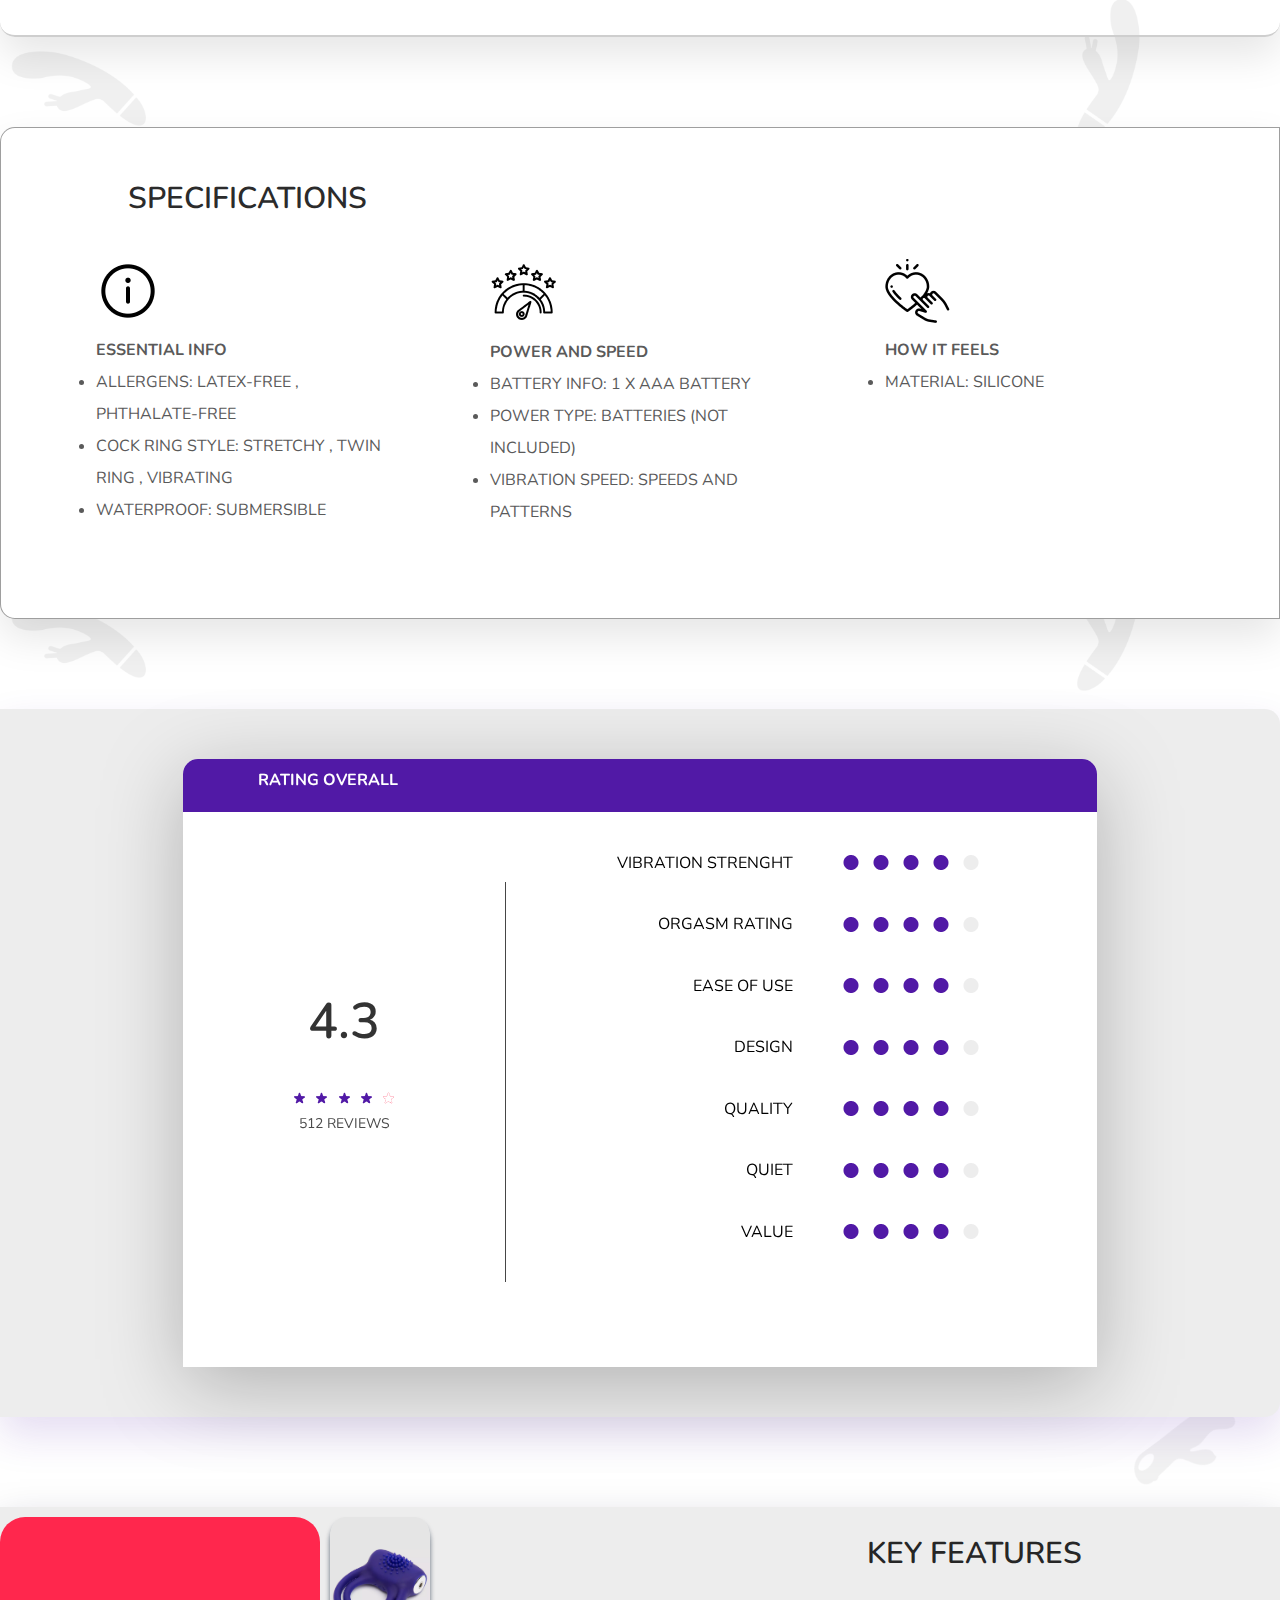
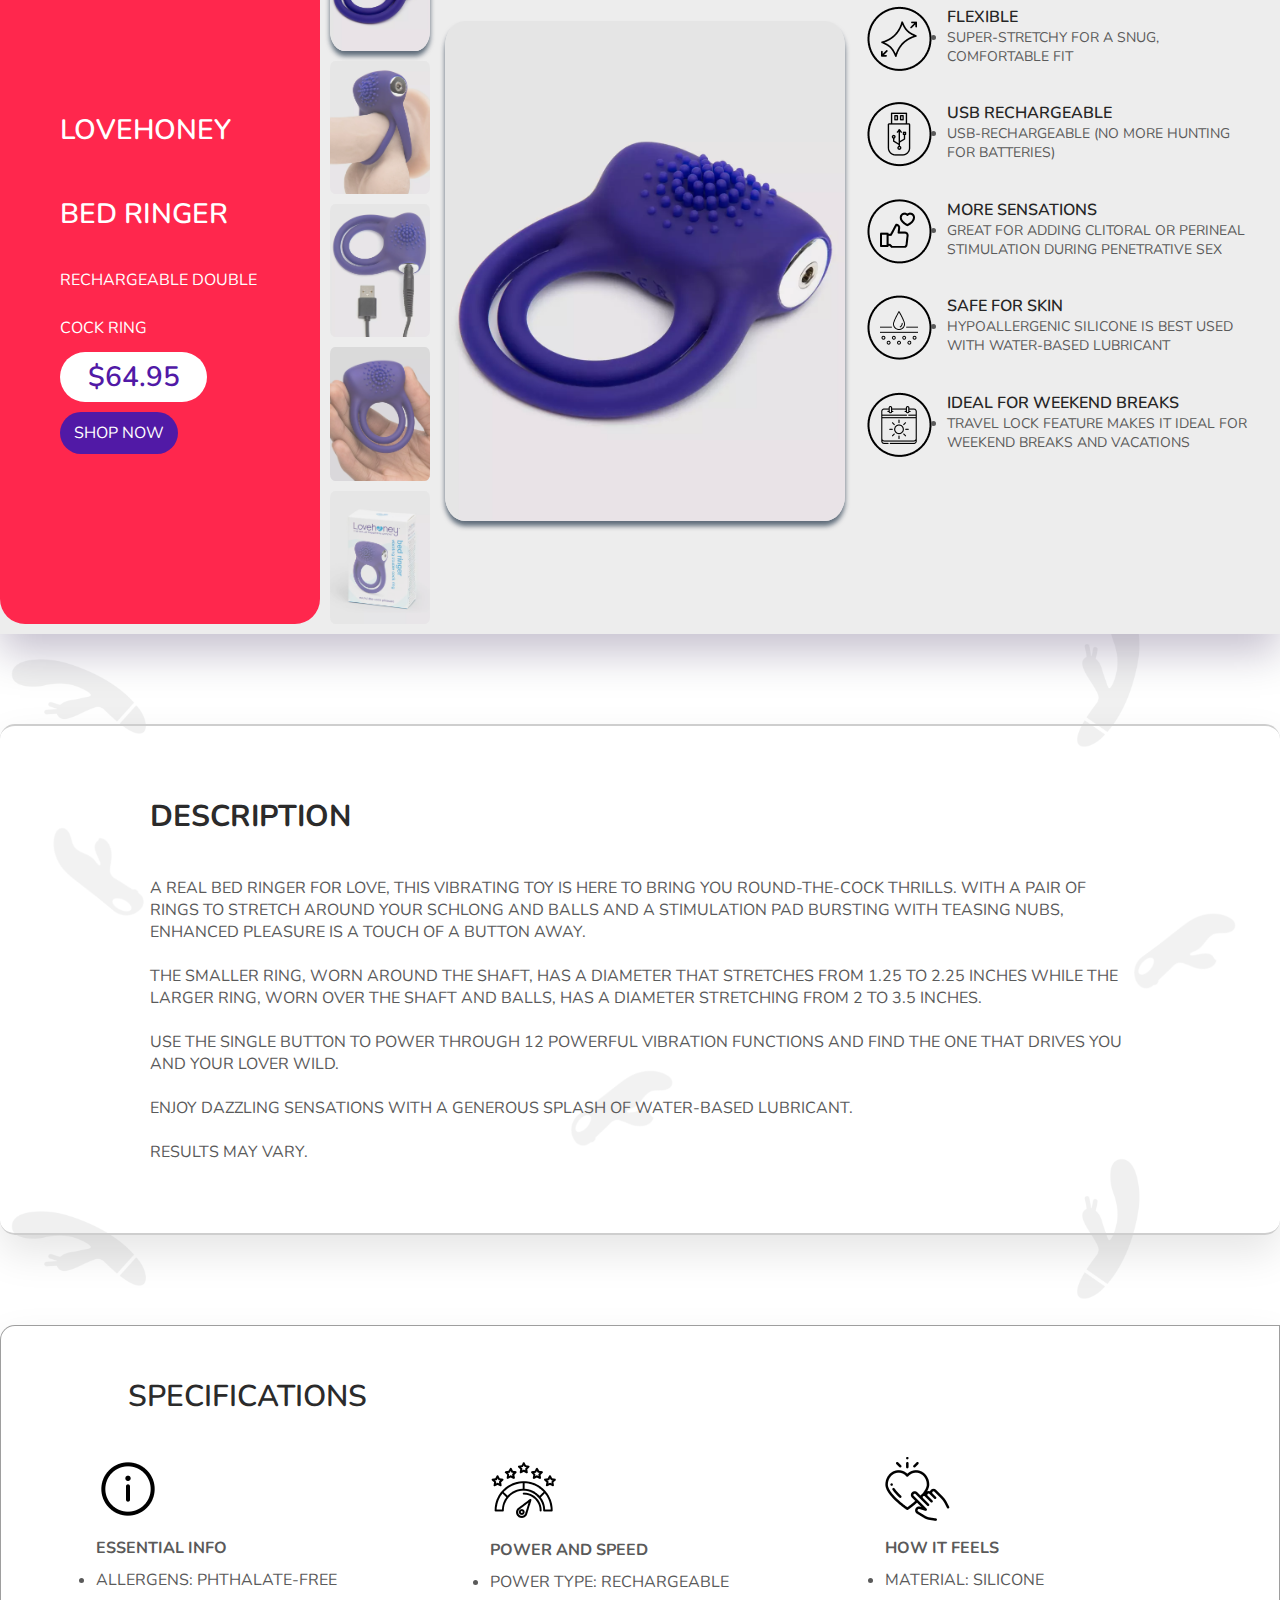
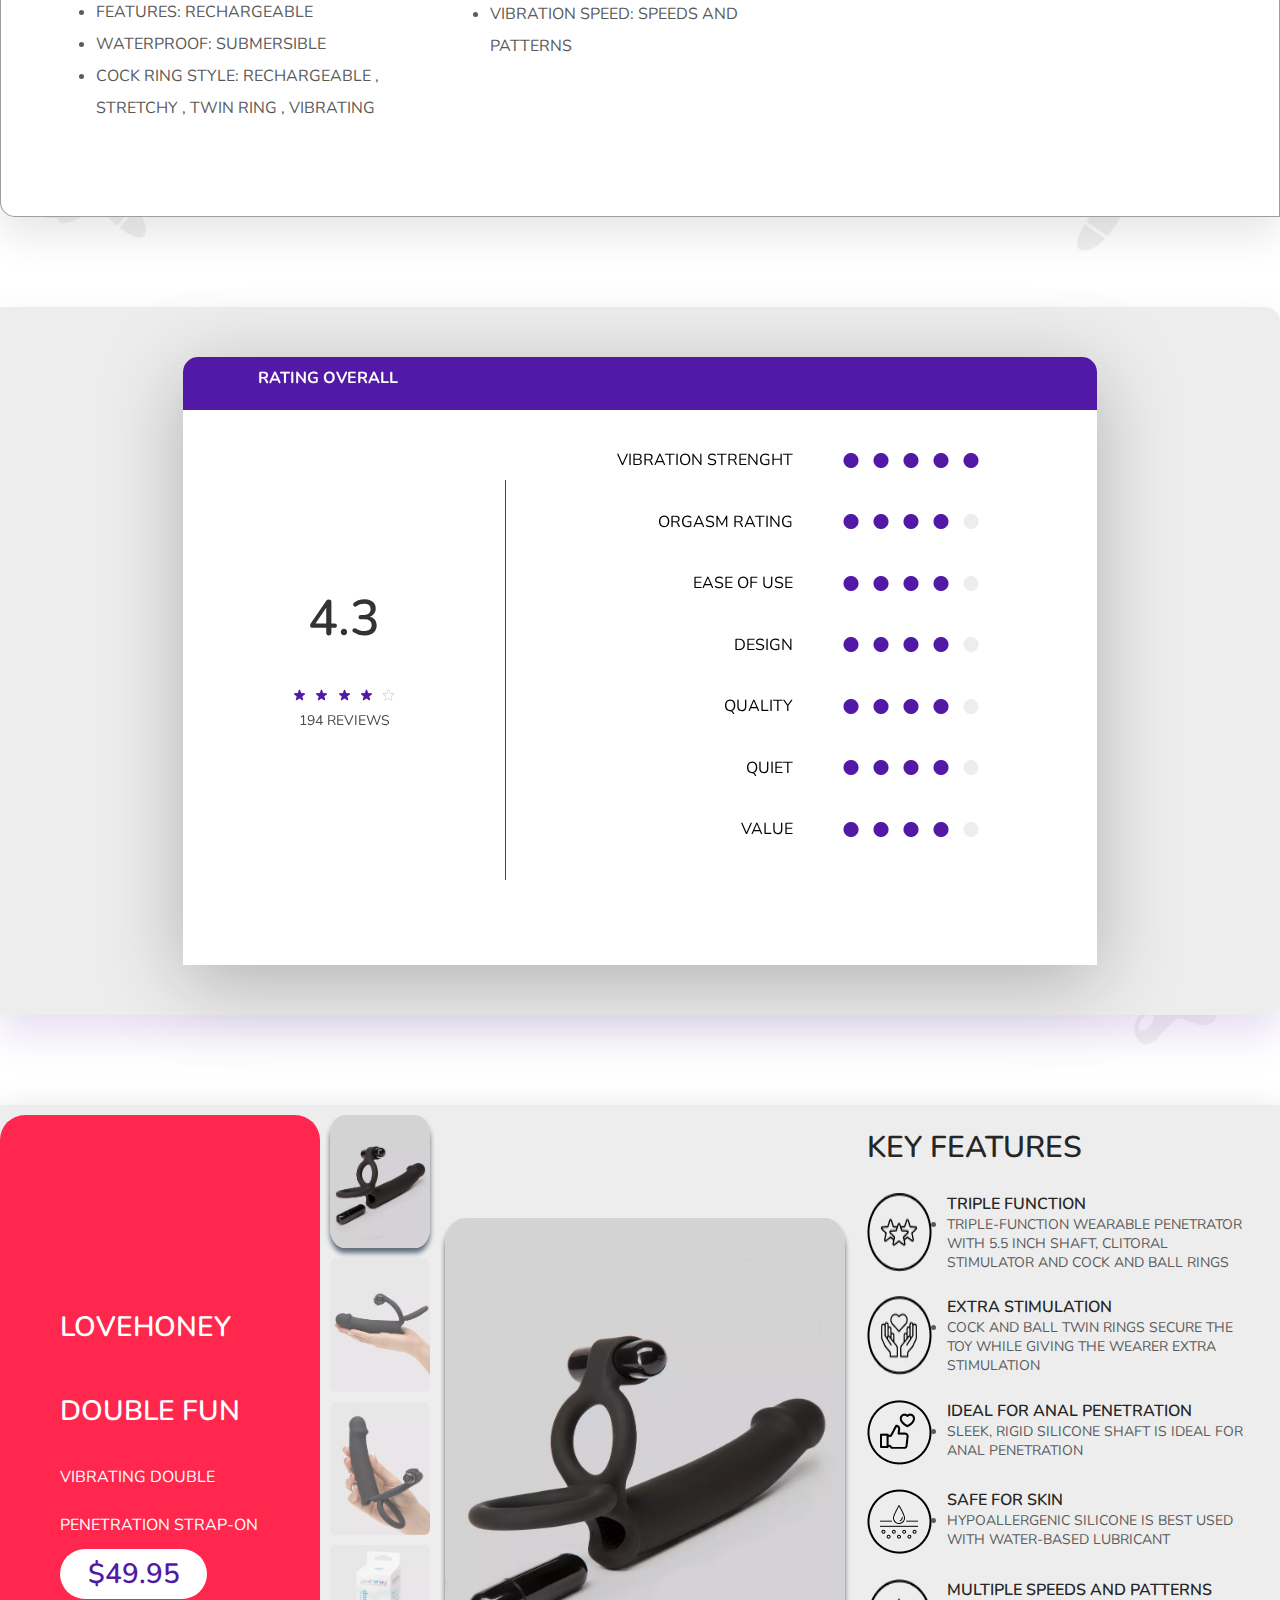
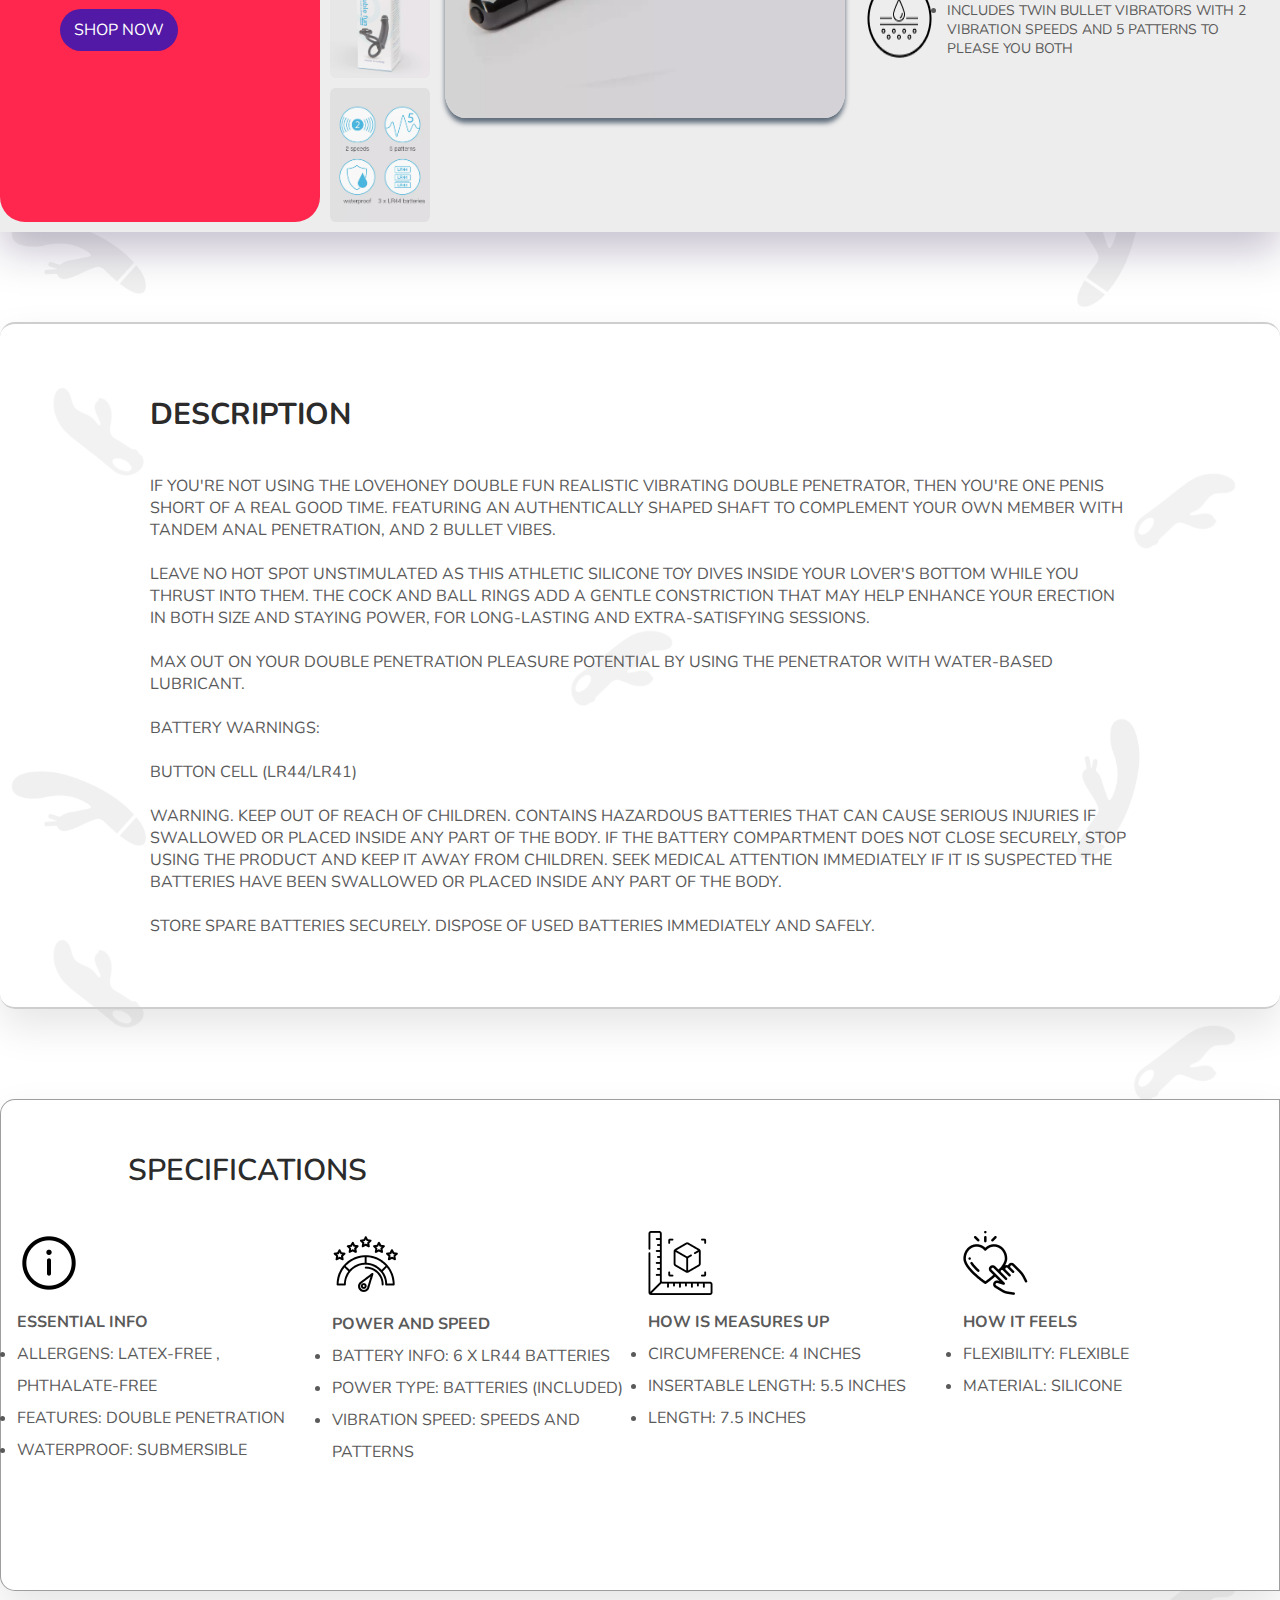
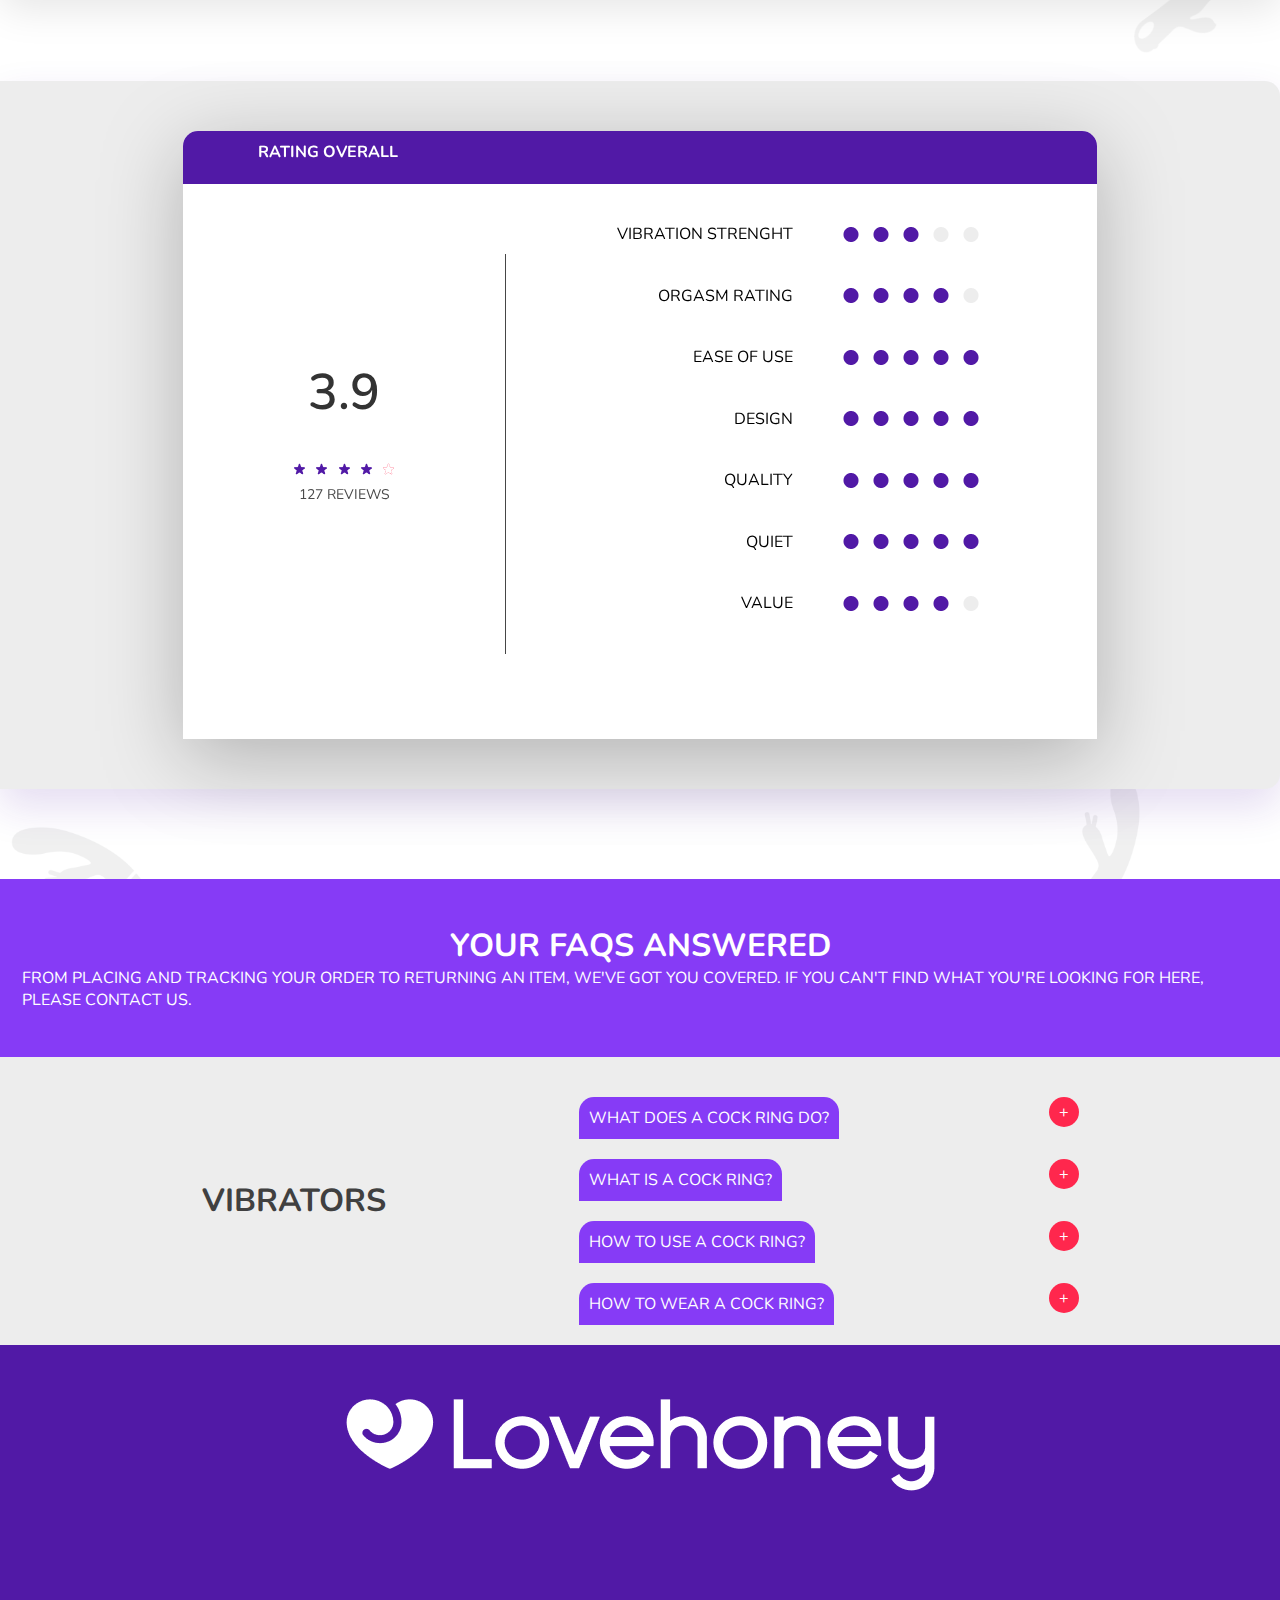
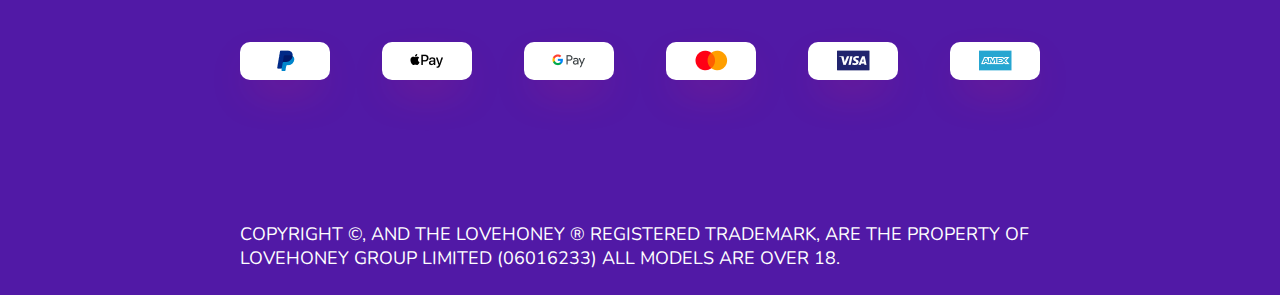
==== commit f3712565: "Add files via upload" ====
--- a/Cockrings.html
+++ b/Cockrings.html
@@ -856,47 +856,63 @@
                 </div>
                 <div class="Faqsbottom">
                     <div class="Faqsizquierdo">
-                        <h4>Cock rings</h4>
+                        <h4>VIBRATORS</h4>
                     </div>
                     <div class="Faqsderecho">
                         <div class="preguntas">
                             <div class="preguntastxt">
                                 <div class="preguntasd">
-                                    <p>what does a cock ring do?</p>
+                                    <p>What Does a Cock Ring Do?</p>
                                 </div>
-                                <div class="faqsboton">
+                                <div class="faqsboton faq-1">
                                     <p>+</p>
                                 </div>
+                            </div>
+                            <div class="preguntas-respuesta faq-1-a">
+                                <p>Cock rings are rings that are worn around the base of the penis and sometimes the testicles to make erections harder, bigger, and longer-lasting.</p>
                             </div>
                         </div>
                         <div class="preguntas">
                             <div class="preguntastxt">
                                 <div class="preguntasd">
-                                    <p>How to wear a cock ring?</p>
+                                    <p>What Is a Cock Ring?</p>
                                 </div>
-                                <div class="faqsboton">
+                                <div class="faqsboton faq-2">
                                     <p>+</p>
                                 </div>
+                            </div>
+                            <div class="preguntas-respuesta faq-2-a">
+                                <p>Cock rings are rings that go around the penis and/or scrotum. They slow blood flow out of an erect penis and can help make erections harder and longer-lasting. Some may also have little vibrators to increase pleasure for you and your partner.</p>
                             </div>
                         </div>
                         <div class="preguntas">
                             <div class="preguntastxt">
                                 <div class="preguntasd">
-                                    <p>How to Use a cock ring?</p>
+                                    <p>How to Use a Cock Ring?</p>
                                 </div>
-                                <div class="faqsboton">
+                                <div class="faqsboton faq-3">
                                     <p>+</p>
                                 </div>
+                            </div>
+                            <div class="preguntas-respuesta faq-3-a">
+                                <p>Pick a beginner-friendly ring, something soft, stretchy, and easy to remove. Use the least constrictive size that still stays on and helps maintain your erection.</p>
                             </div>
                         </div>
                         <div class="preguntas">
                             <div class="preguntastxt">
                                 <div class="preguntasd">
-                                    <p>What is a cock ring?</p>
+                                    <p>How to Wear a Cock Ring?</p>
                                 </div>
-                                <div class="faqsboton">
+                                <div class="faqsboton faq-4">
                                     <p>+</p>
                                 </div>
+                            </div>
+                            <div class="preguntas-respuesta faq-4-a">
+                                <p>Balls out <br>
+                                    While you’re still soft/semi-hard, slip the cock ring over the tip of your cock and slide it down to the base of your shaft, above the balls. This is the easiest way to put on and wear a cock ring, but it can make it harder to roll a condom all the way down — the cock ring ideally shouldn’t be touching the condom- It also runs the risk of getting too slippery with lube/other gooey fluids and sliding off before the action starts.
+                                    <br><br>
+                                    Balls in <br>
+                                    While you’re still soft/semi-hard, lift up your penis and slide your balls through the ring, one at a time. Once they’re both through, slip your dick through as well, so the ring sits all the way behind your scrotum. This position will keep the cock ring securely on and holds it further back, so it won’t slide off or get in the way of putting on a condom.</p>
                             </div>
                         </div>
                     </div>
--- a/Estilos.css
+++ b/Estilos.css
@@ -635,7 +635,7 @@
 
 .Faqs{
     background-color: #5A5A5A;
-    height: 673px;
+    height: auto;
     display: flex;
     flex-direction: column;
     justify-content: center;
@@ -647,7 +647,7 @@
     flex-direction: column;
     align-items: center;
     width: 1396px;
-    height: 400px;
+    height: auto;
     background: #EDEDED;
     border-radius: 25px;
 }
@@ -701,15 +701,31 @@
     display: flex;
     justify-content: space-around;
     align-items: center;
-    height: 200px;
-    flex-direction: column;
-}
-
-.preguntastxt{
+    height: auto;
+    flex-direction: column;
+}
+
+.preguntastxt, .preguntas-respuesta{
     color: white;
     display: flex;
     justify-content: space-between;
     width: 500px;
+}
+
+.preguntas-respuesta{
+    color: #000;
+    background: white;
+    padding: 15px;
+    border-radius: 0 15px 15px 15px;
+    display: none;
+}
+
+.preguntas{
+    margin-top: 20px;
+}
+
+.active{
+    display: flex;
 }
 
 .preguntasd{
@@ -722,6 +738,7 @@
 
 .faqsboton{
     background-color: #FF274D;
+    cursor: pointer;
     color: white;
     width: 30px;
     height: 30px;
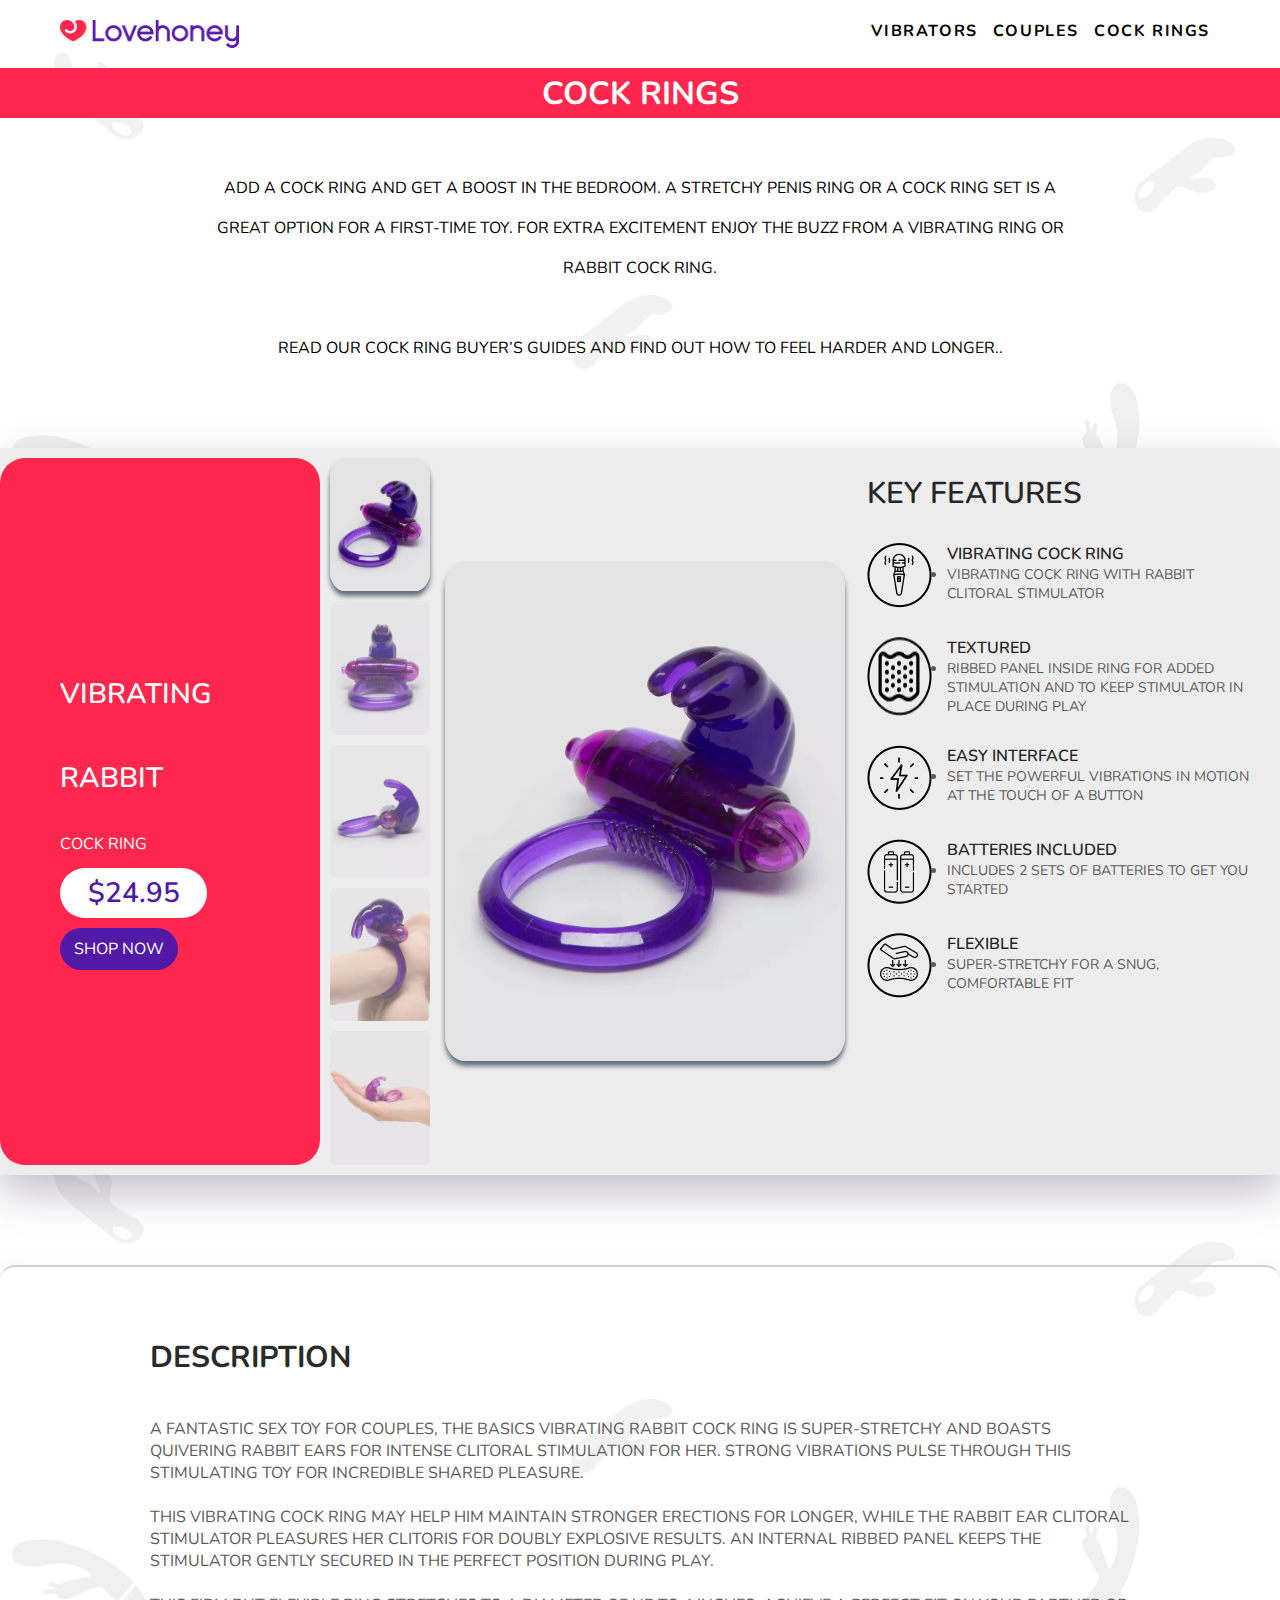
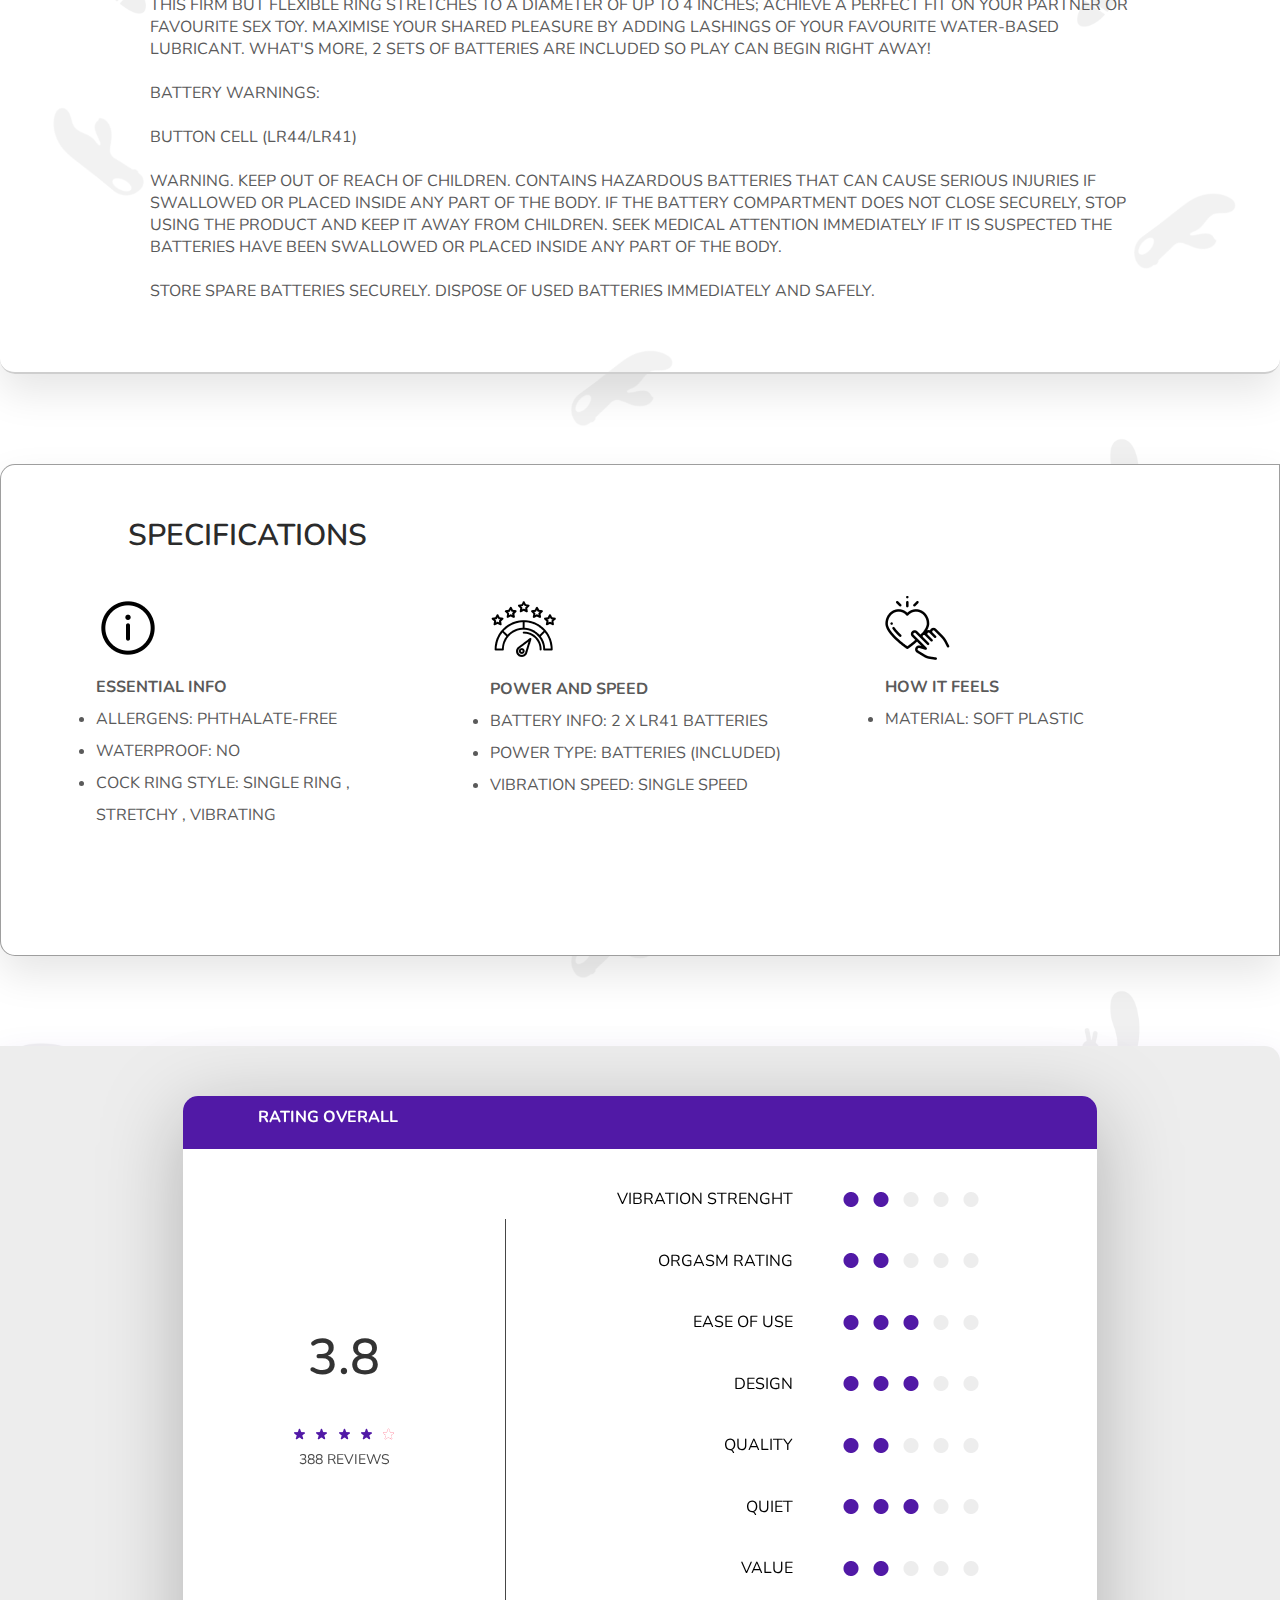
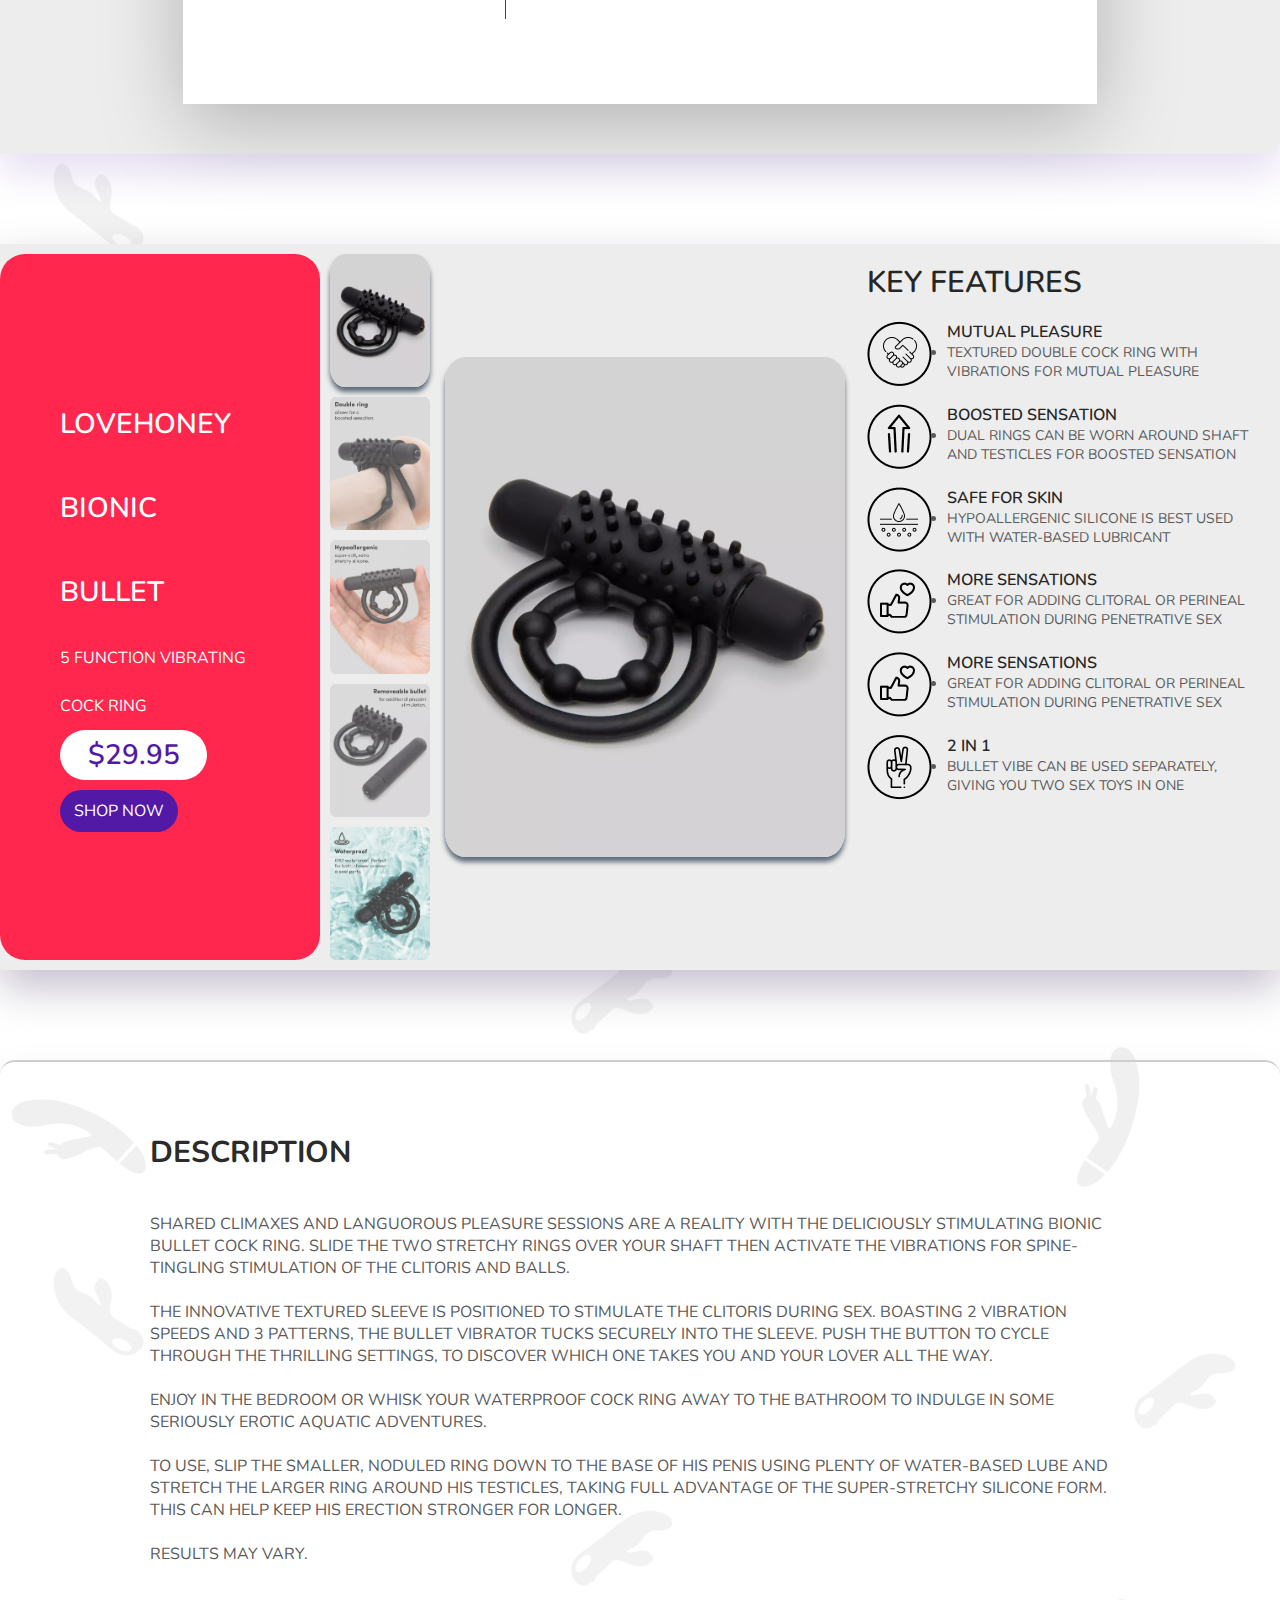
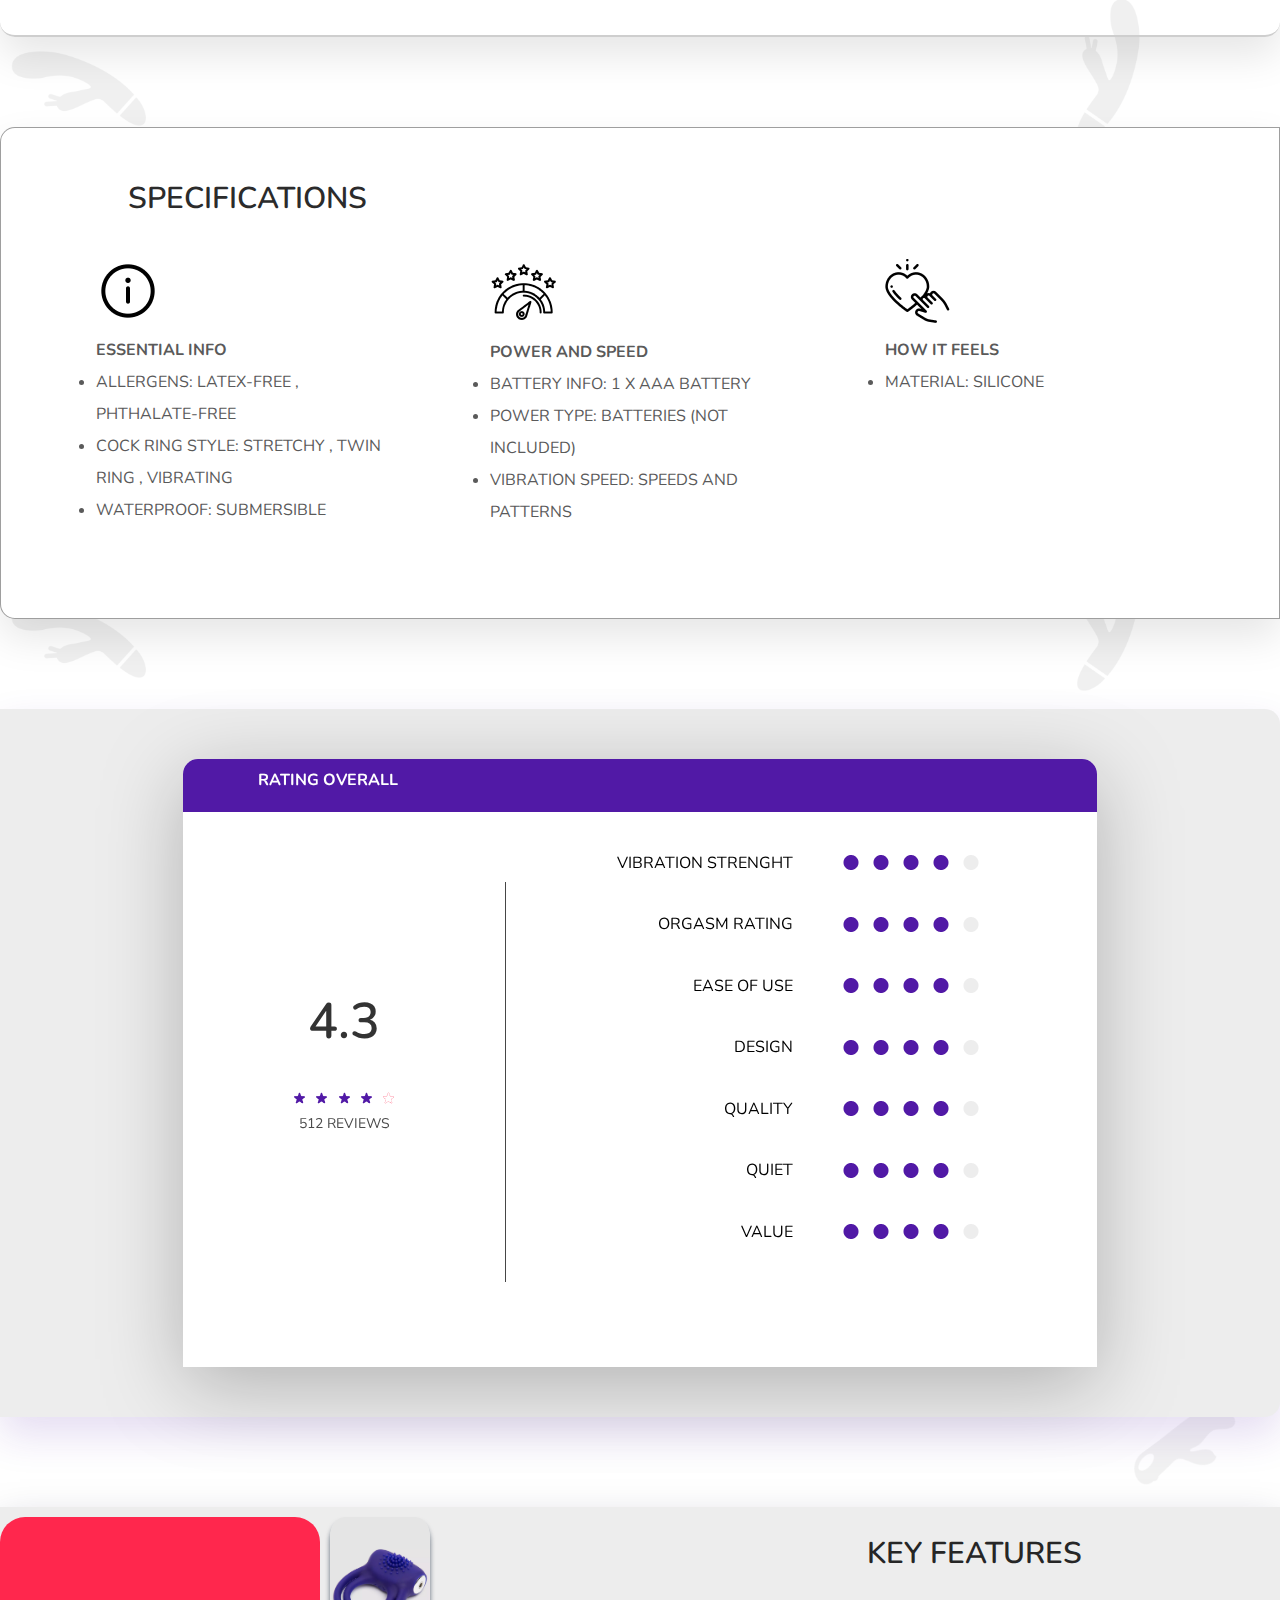
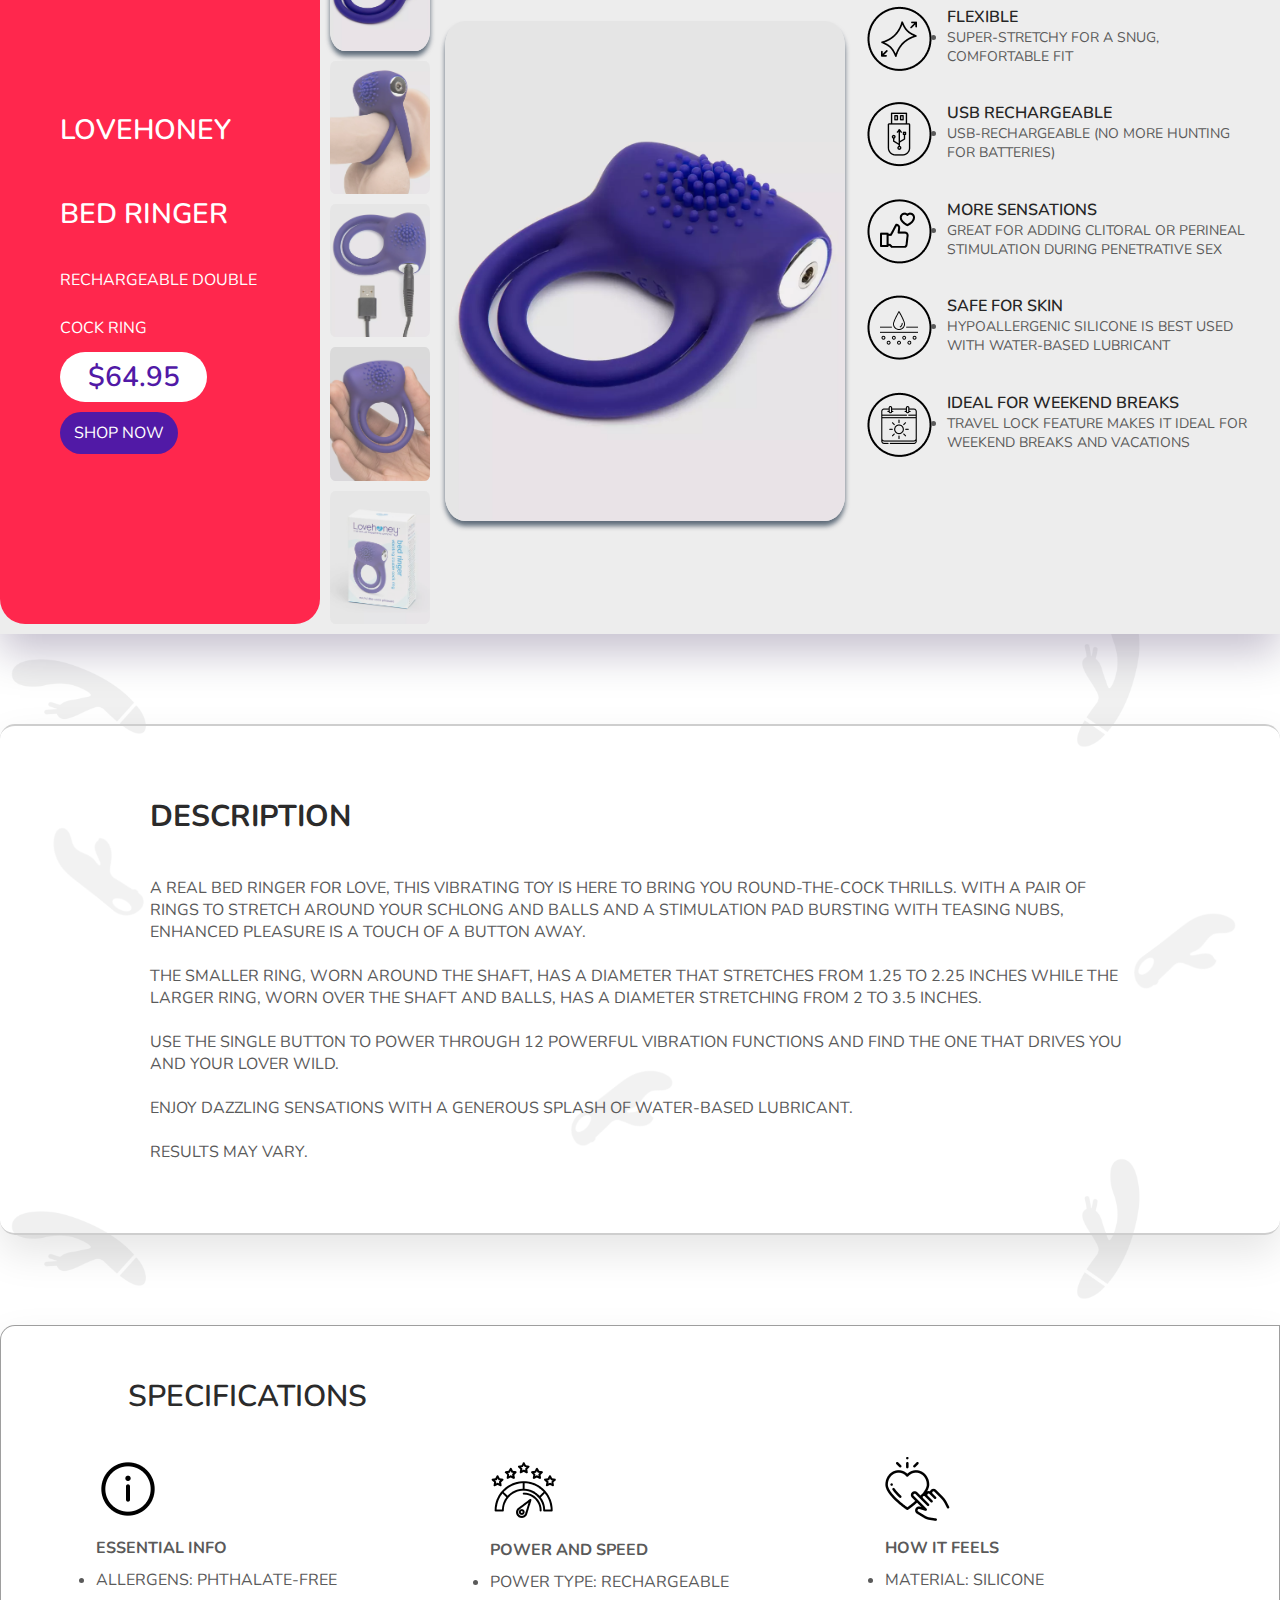
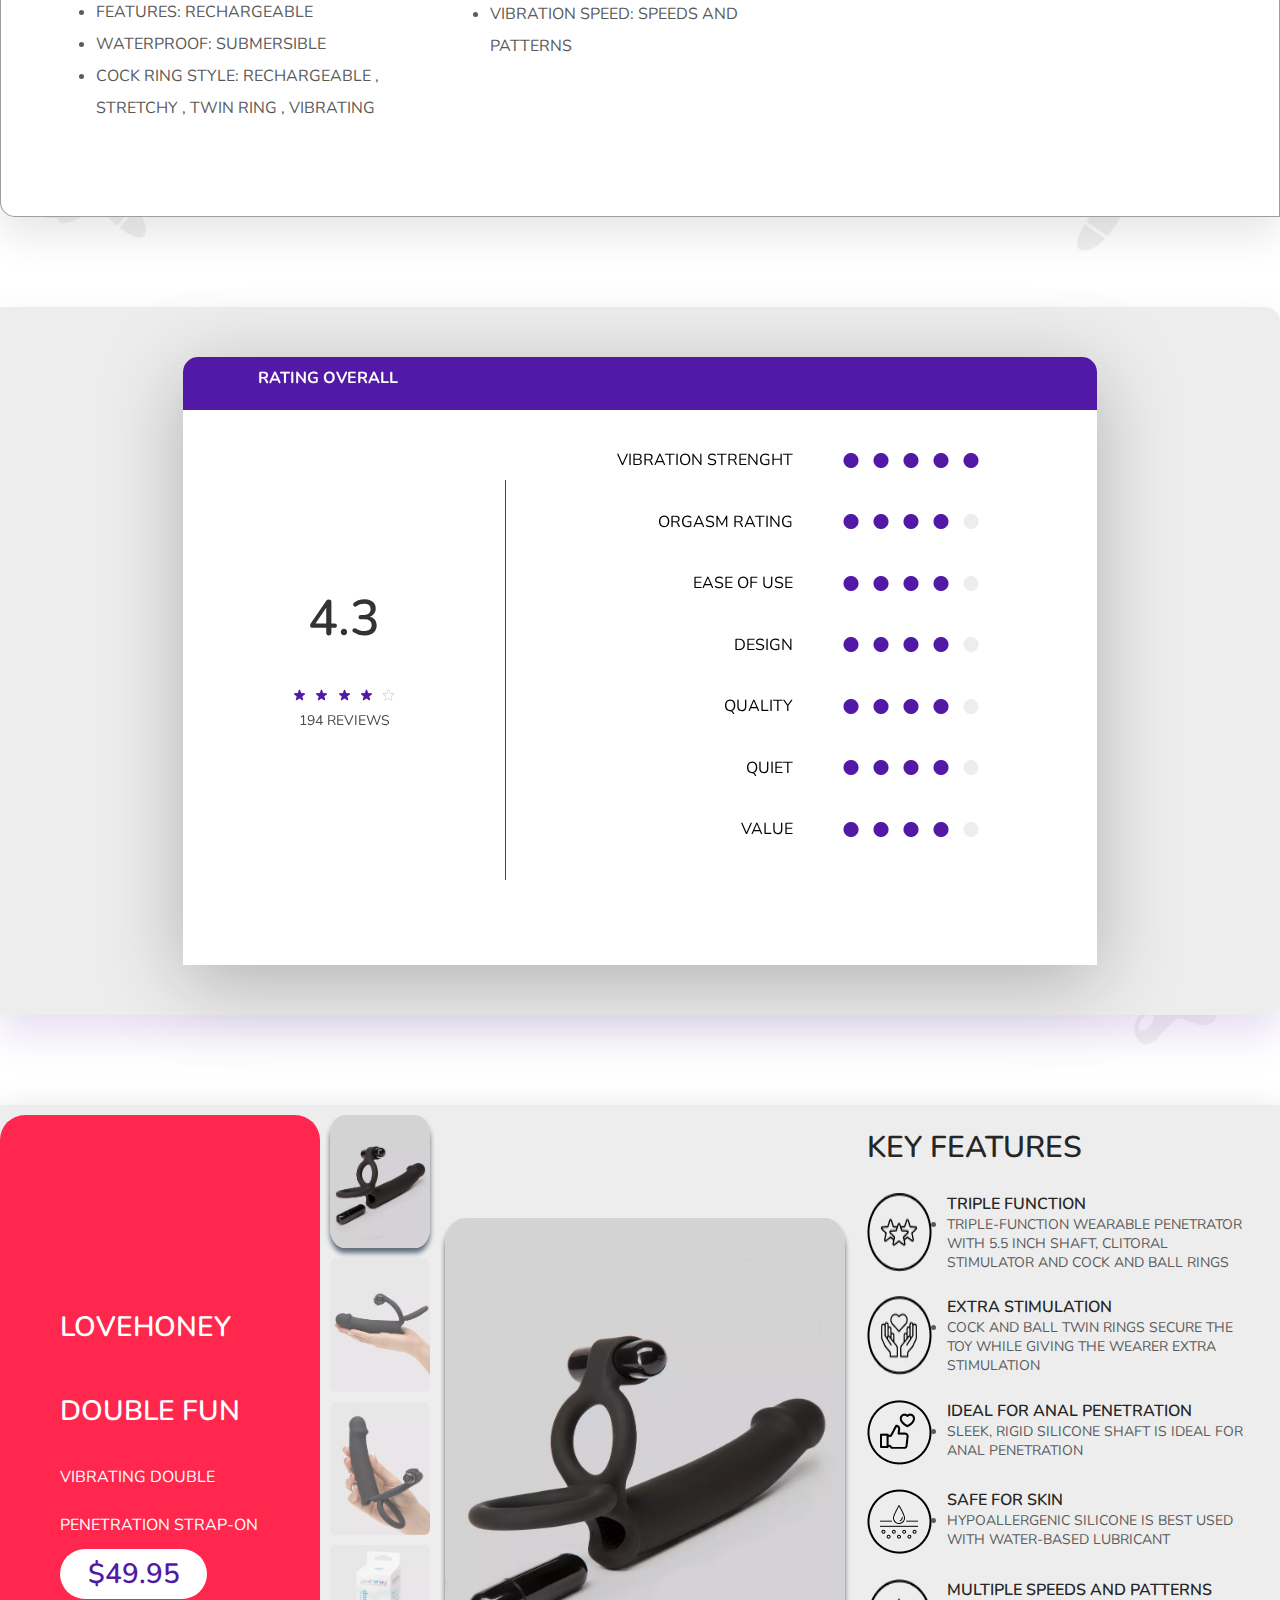
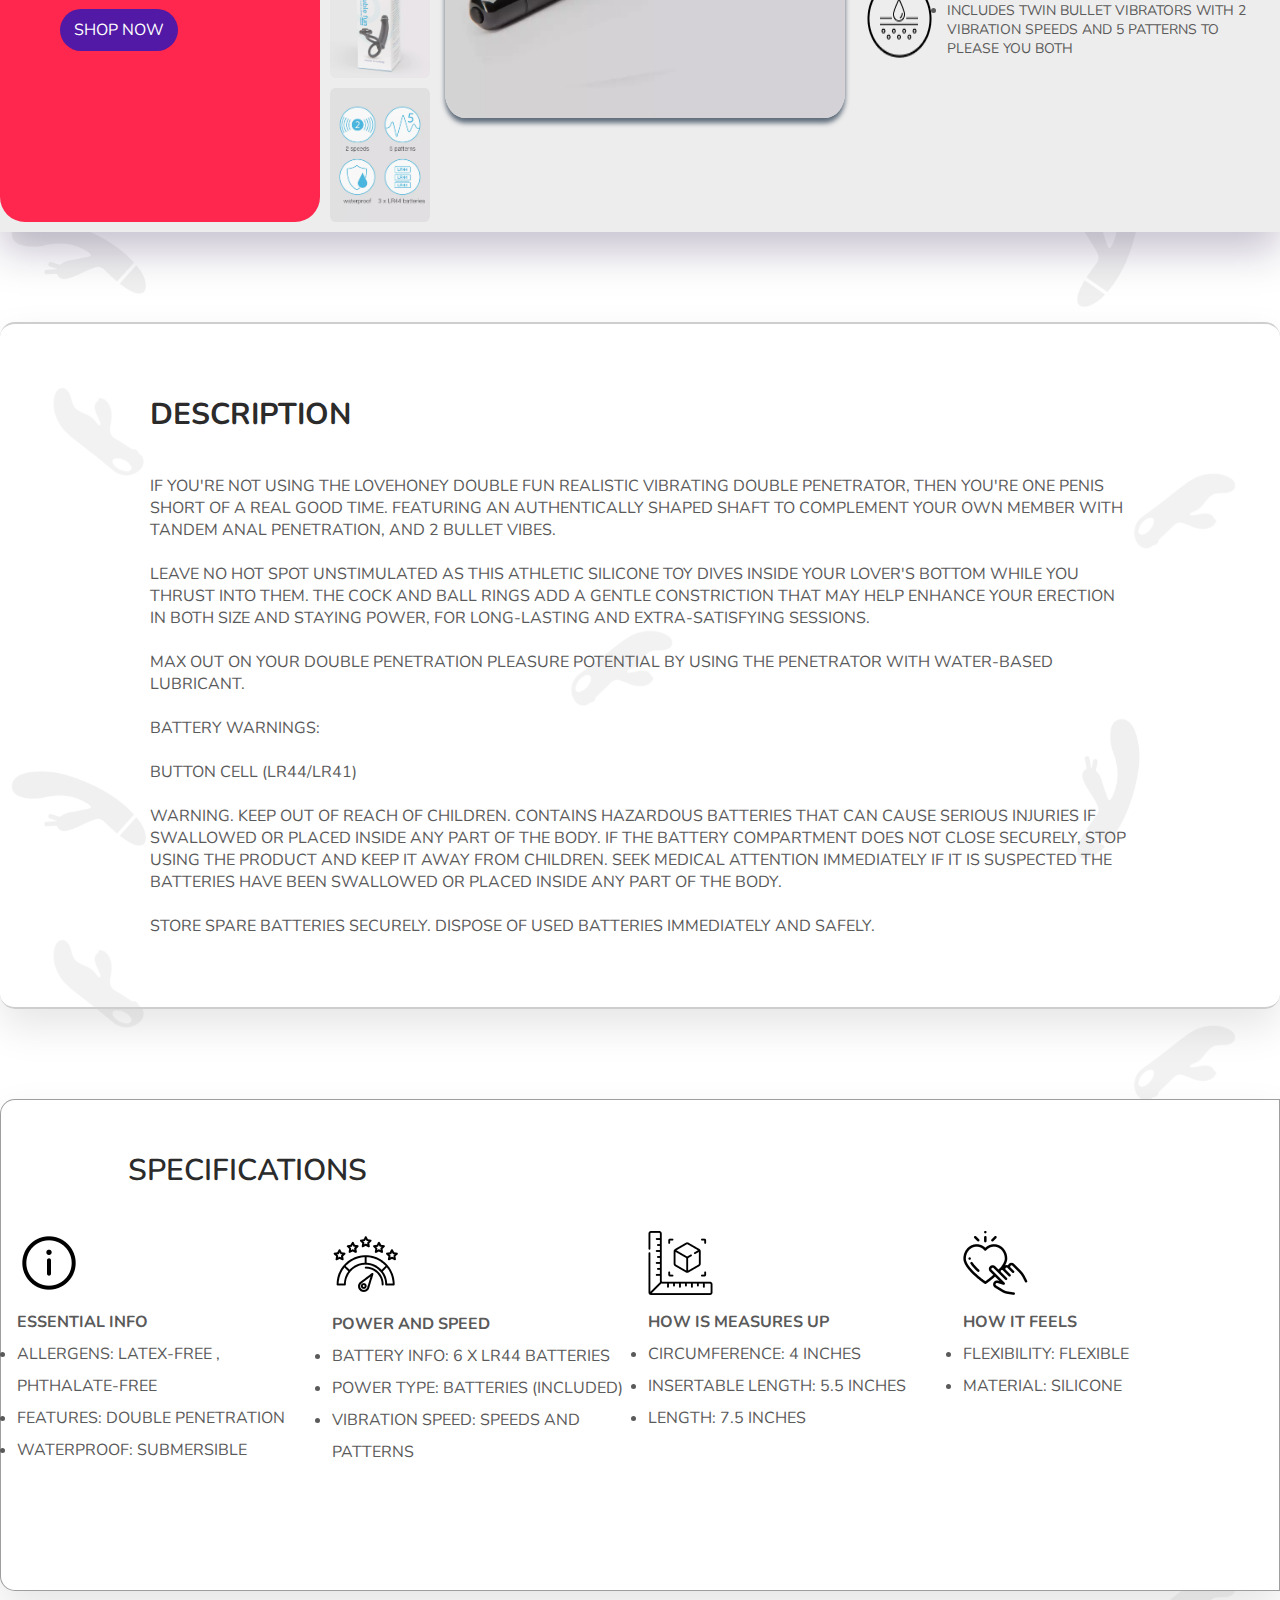
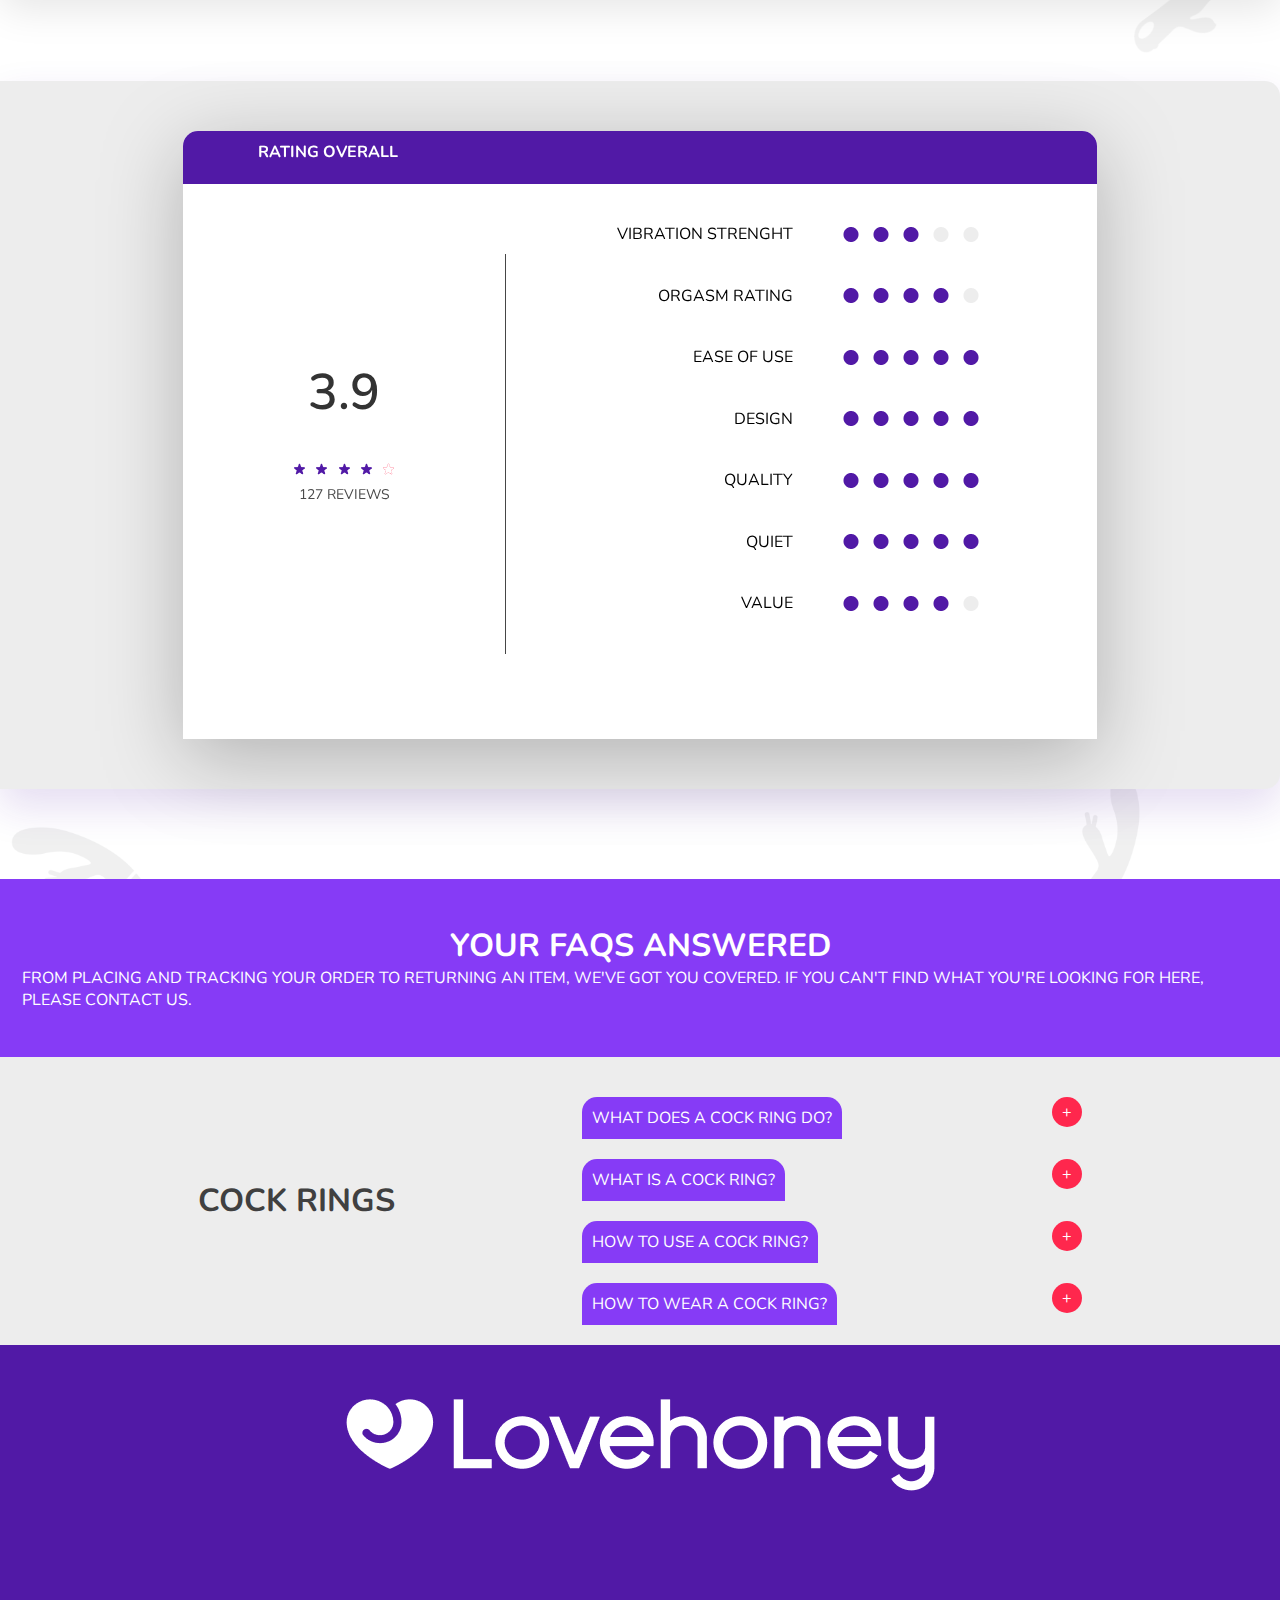
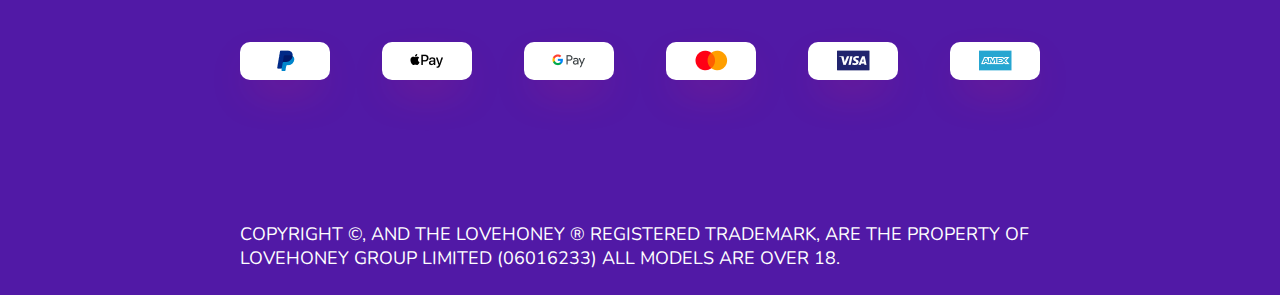
==== commit 02e1df05: "Add files via upload" ====
--- a/Cockrings.html
+++ b/Cockrings.html
@@ -856,7 +856,7 @@
                 </div>
                 <div class="Faqsbottom">
                     <div class="Faqsizquierdo">
-                        <h4>VIBRATORS</h4>
+                        <h4>COCK RINGS</h4>
                     </div>
                     <div class="Faqsderecho">
                         <div class="preguntas">
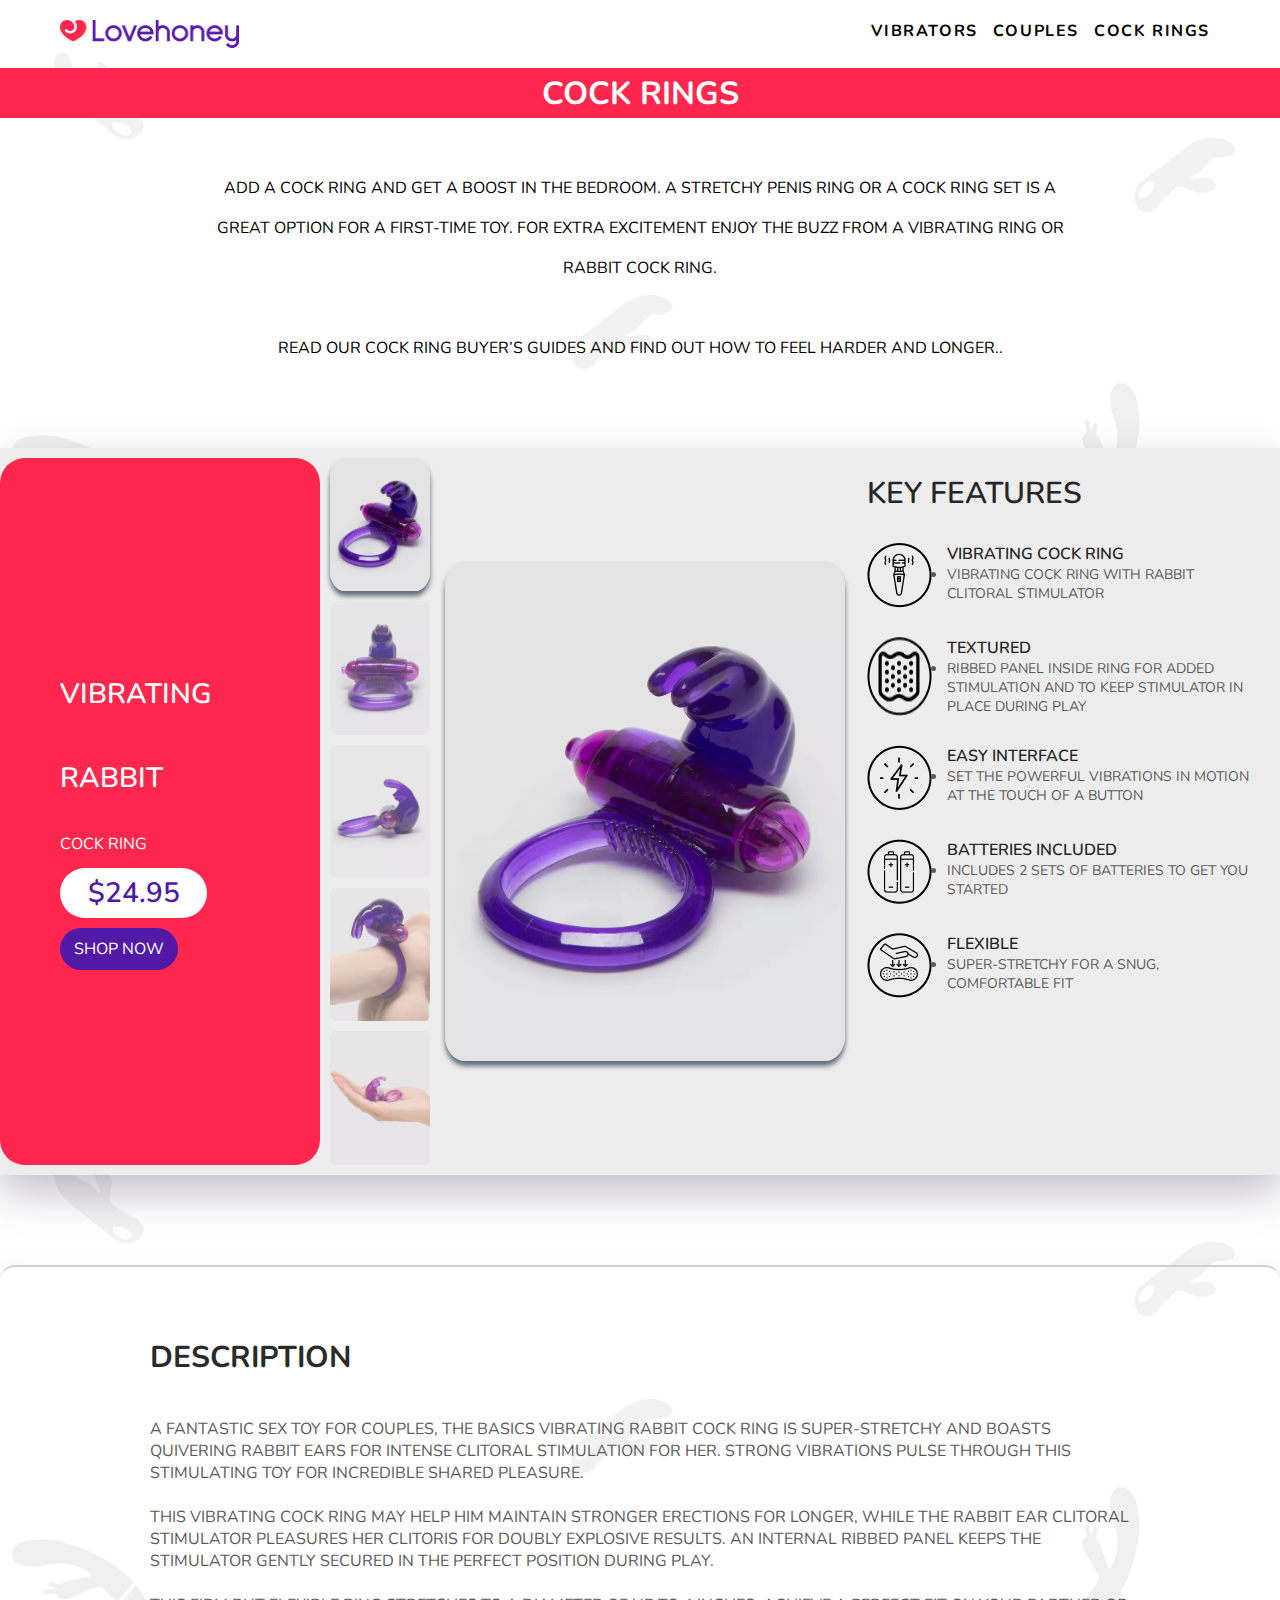
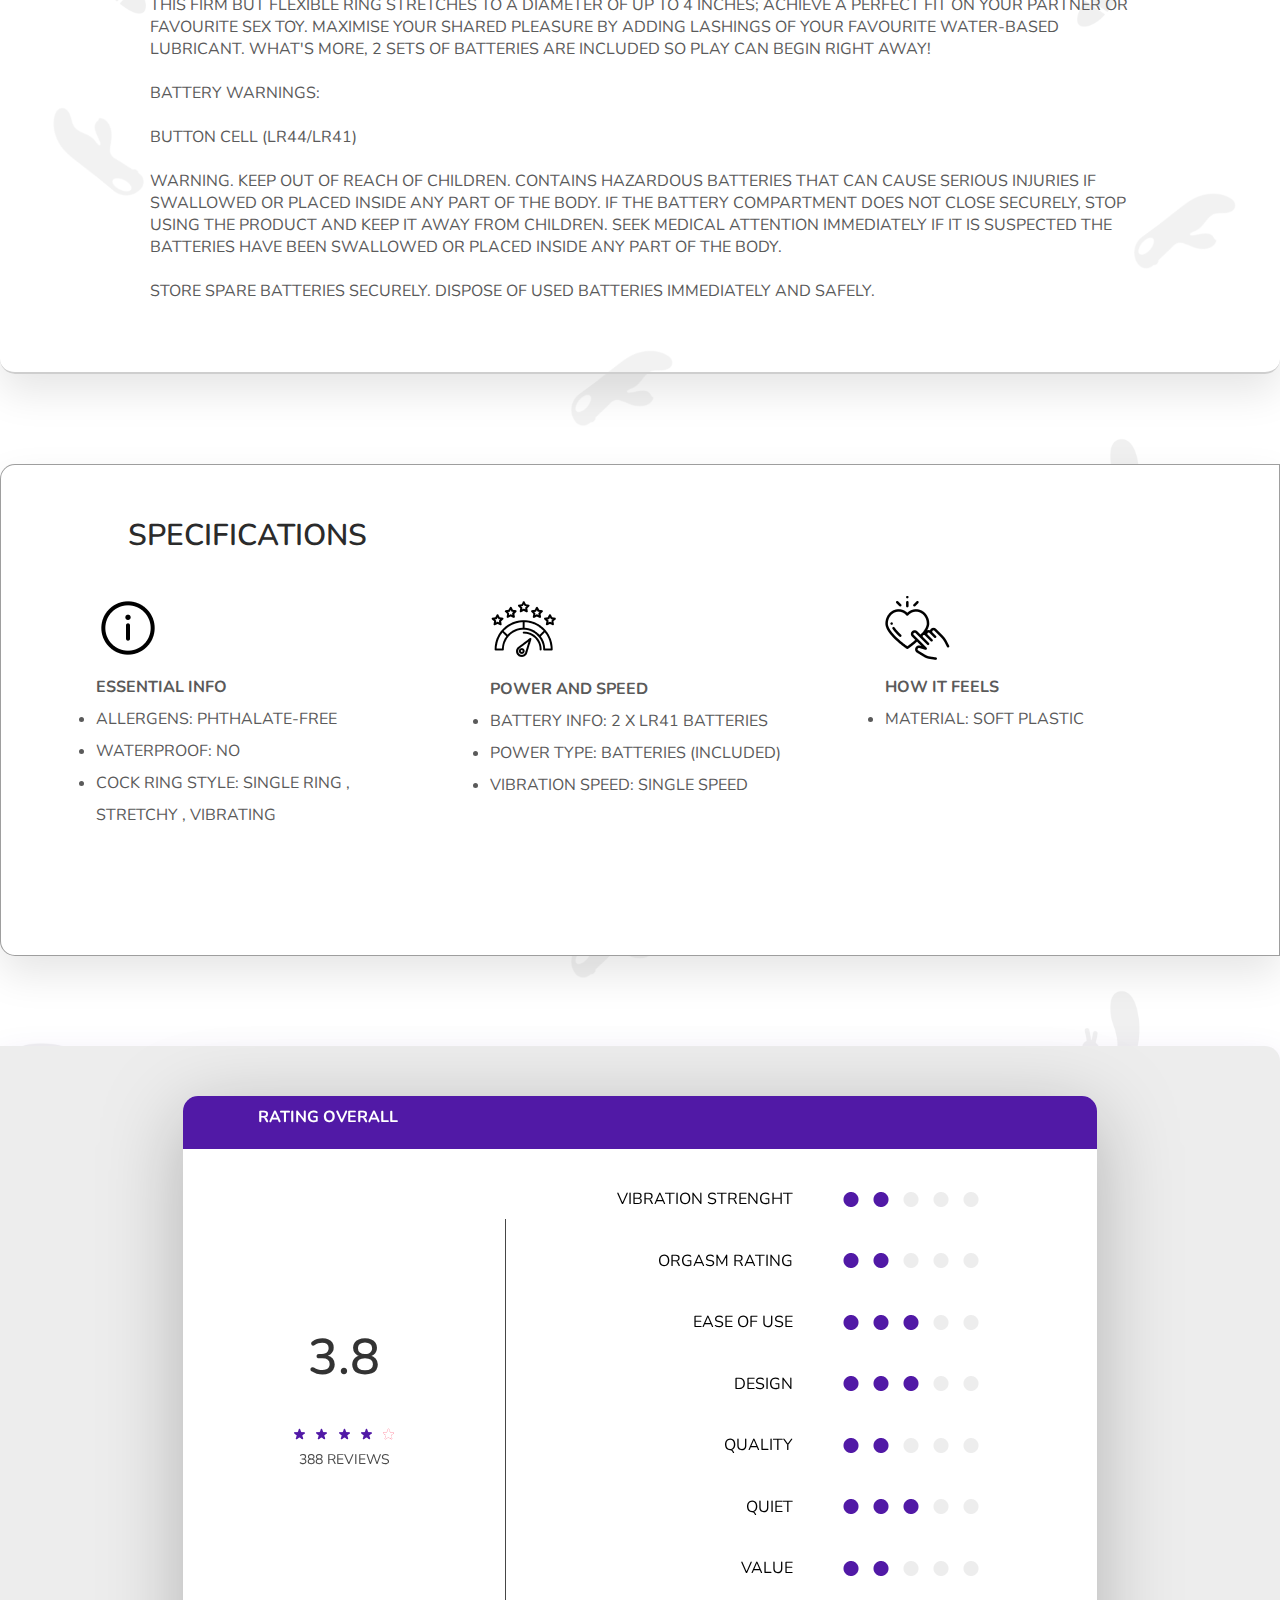
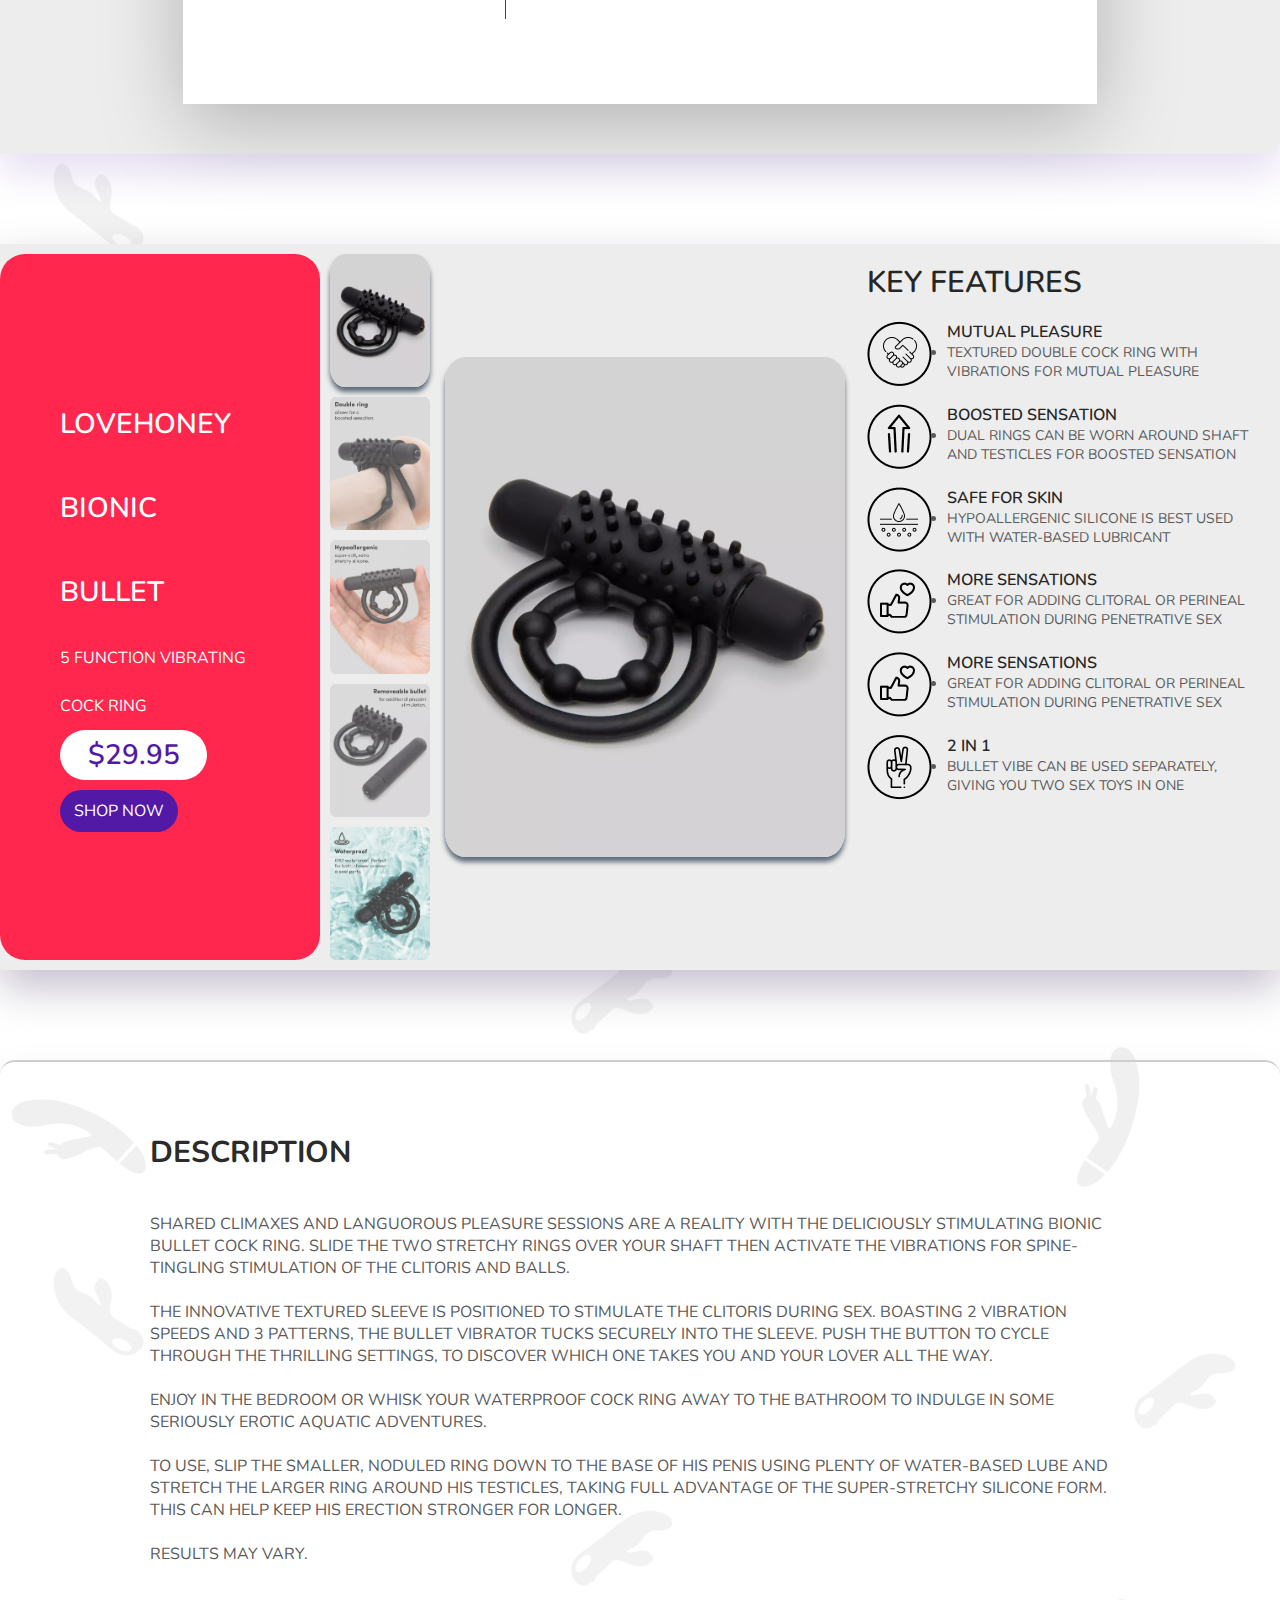
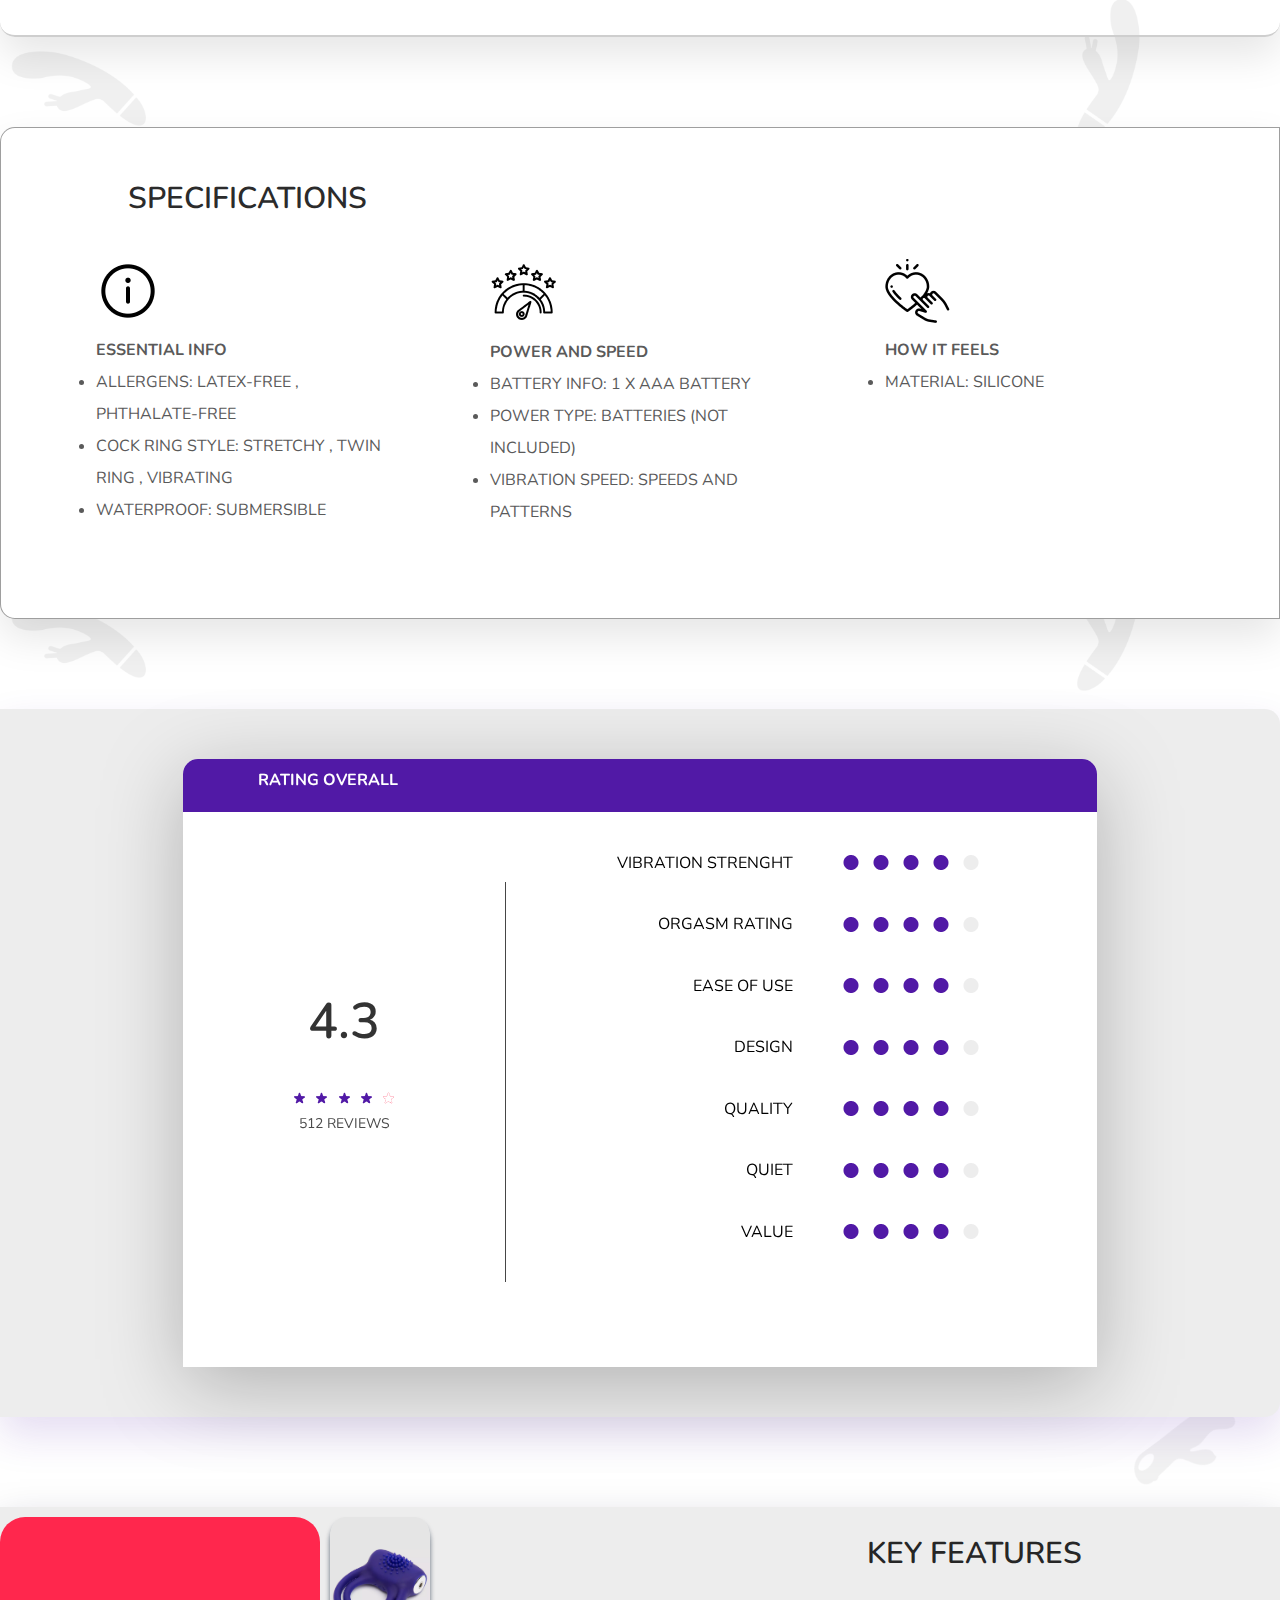
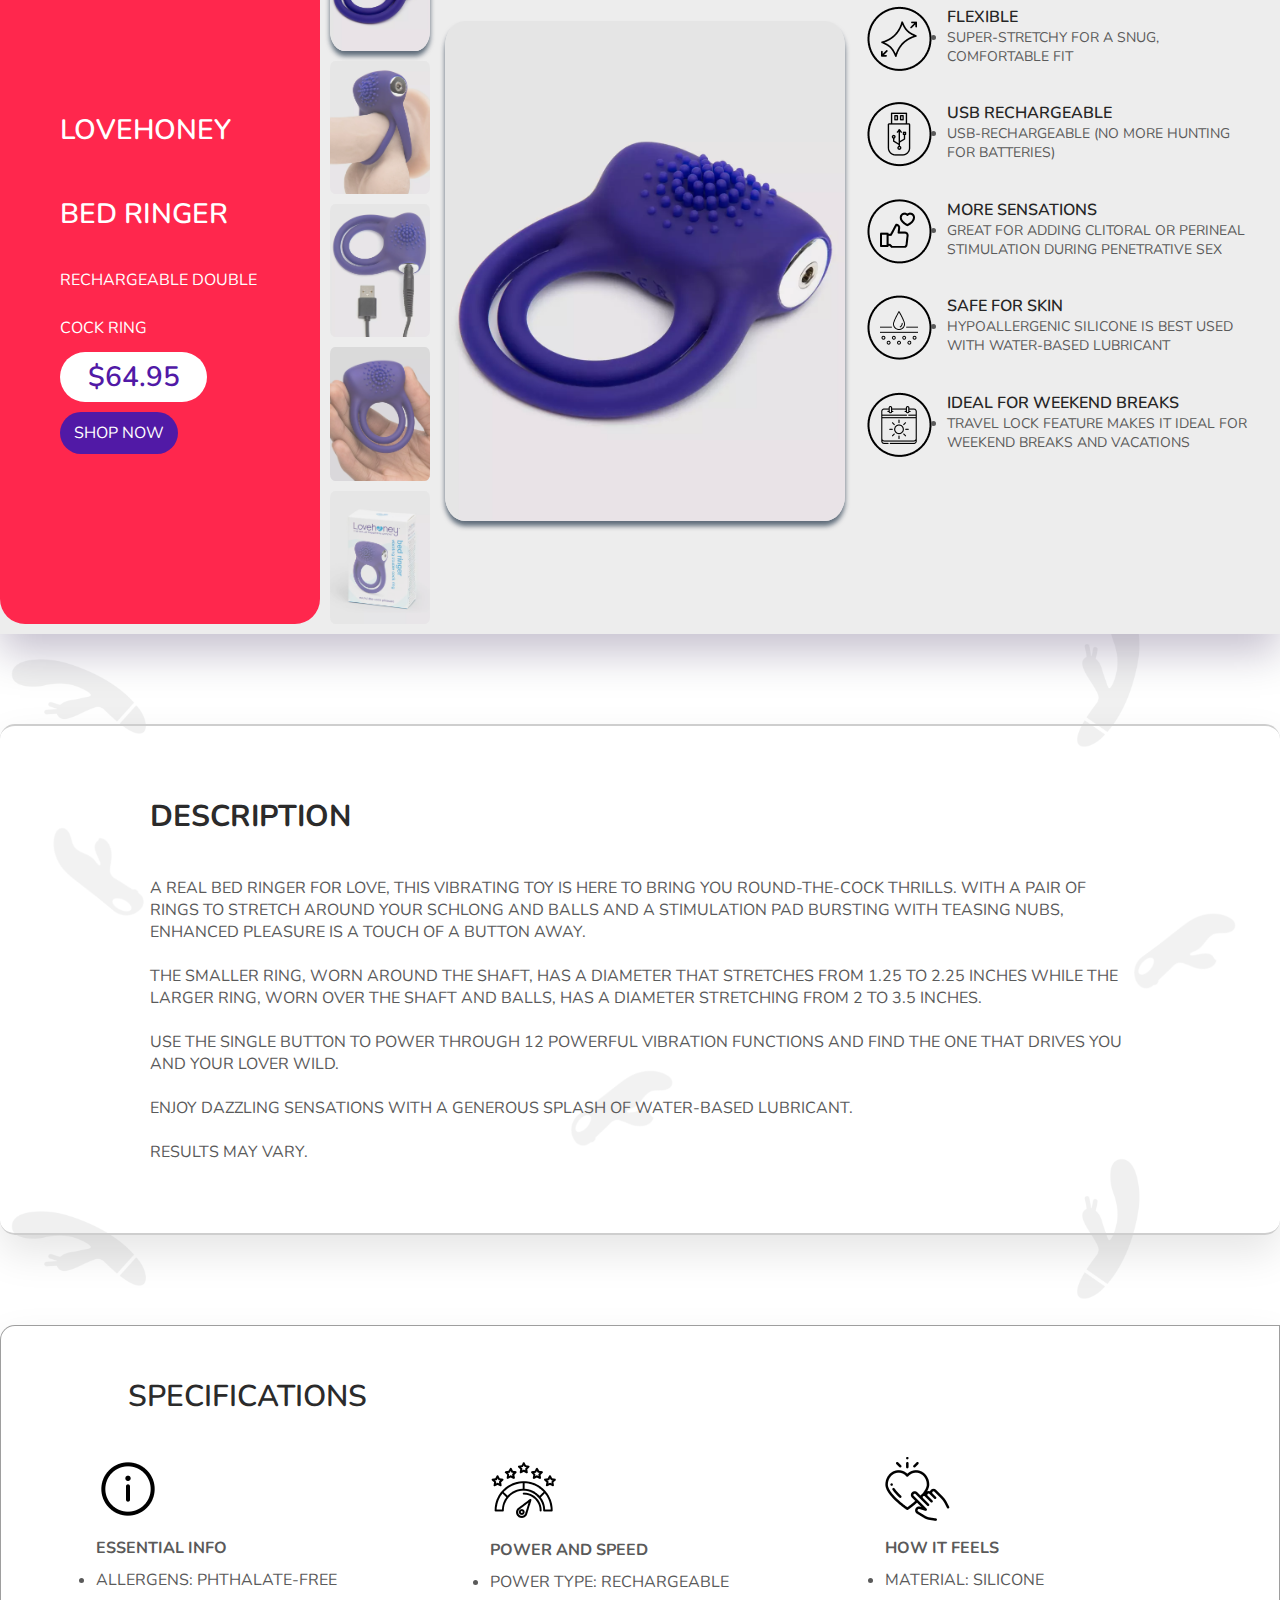
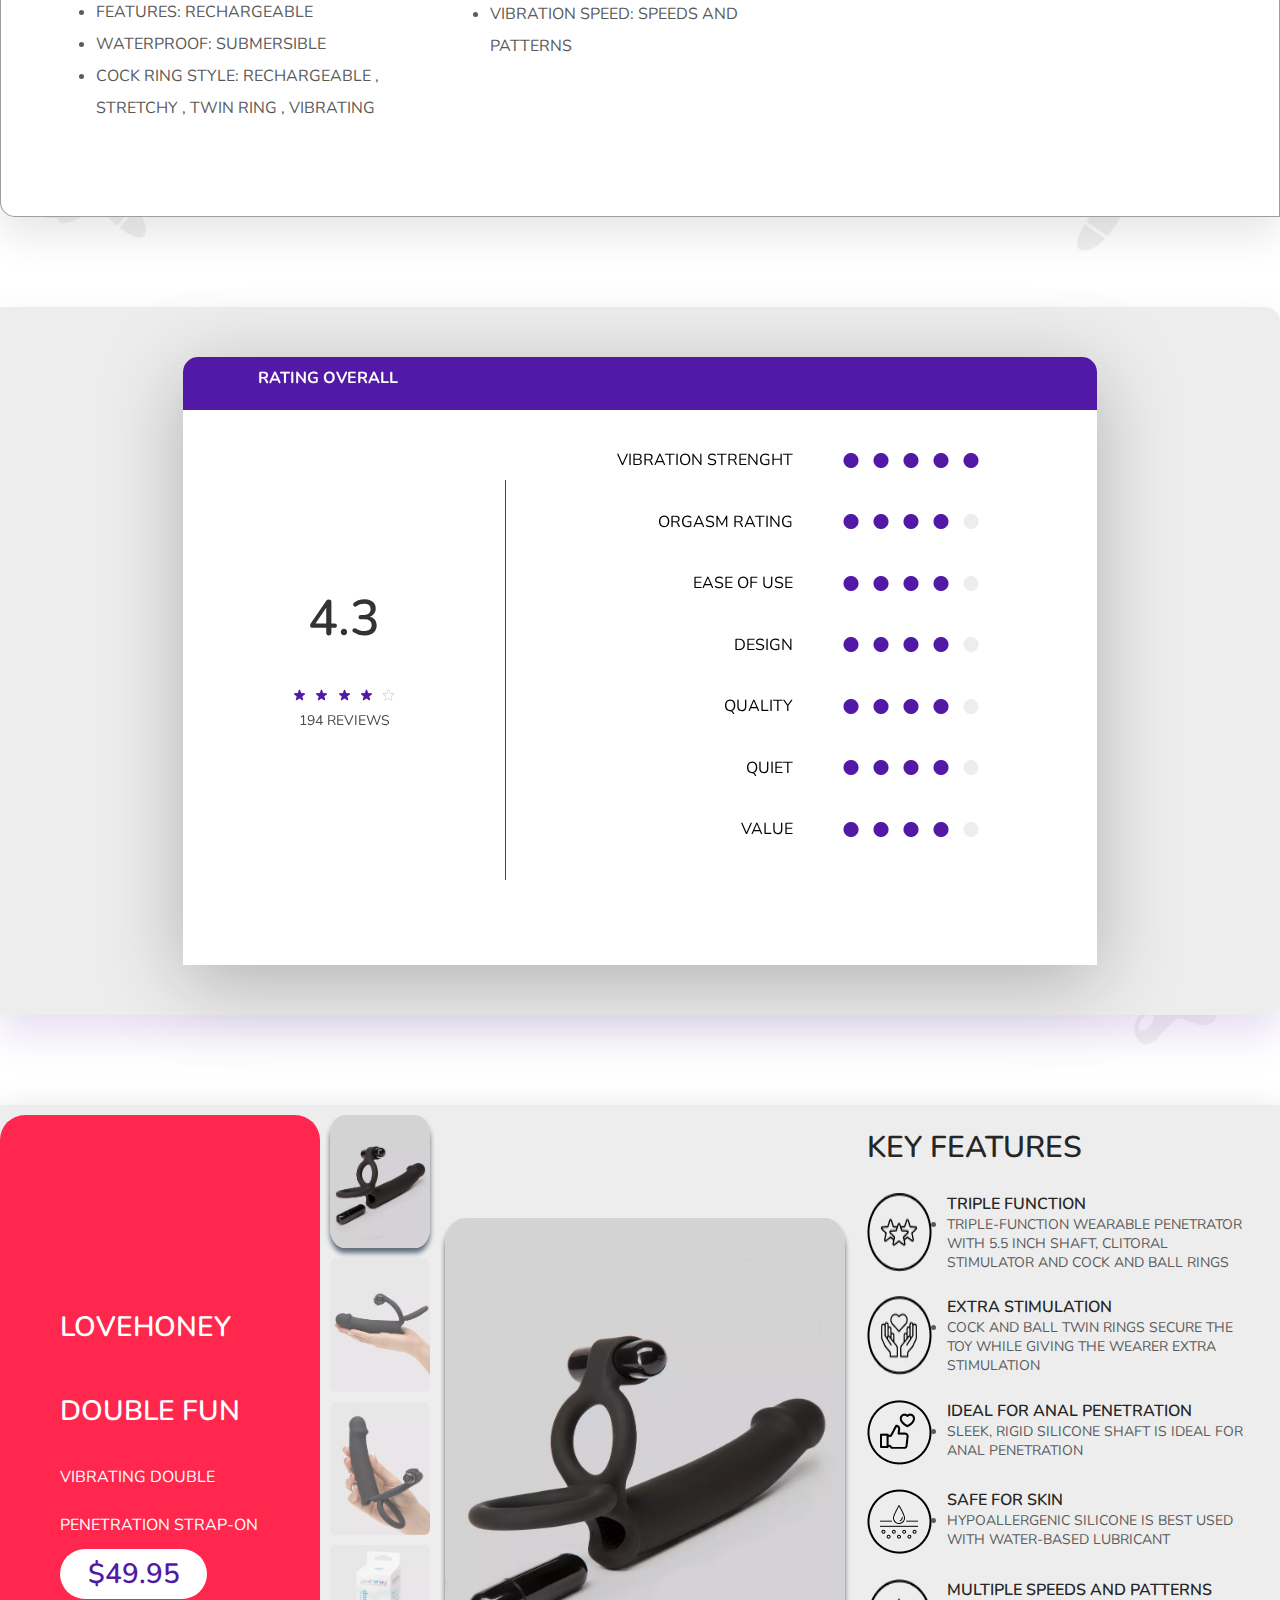
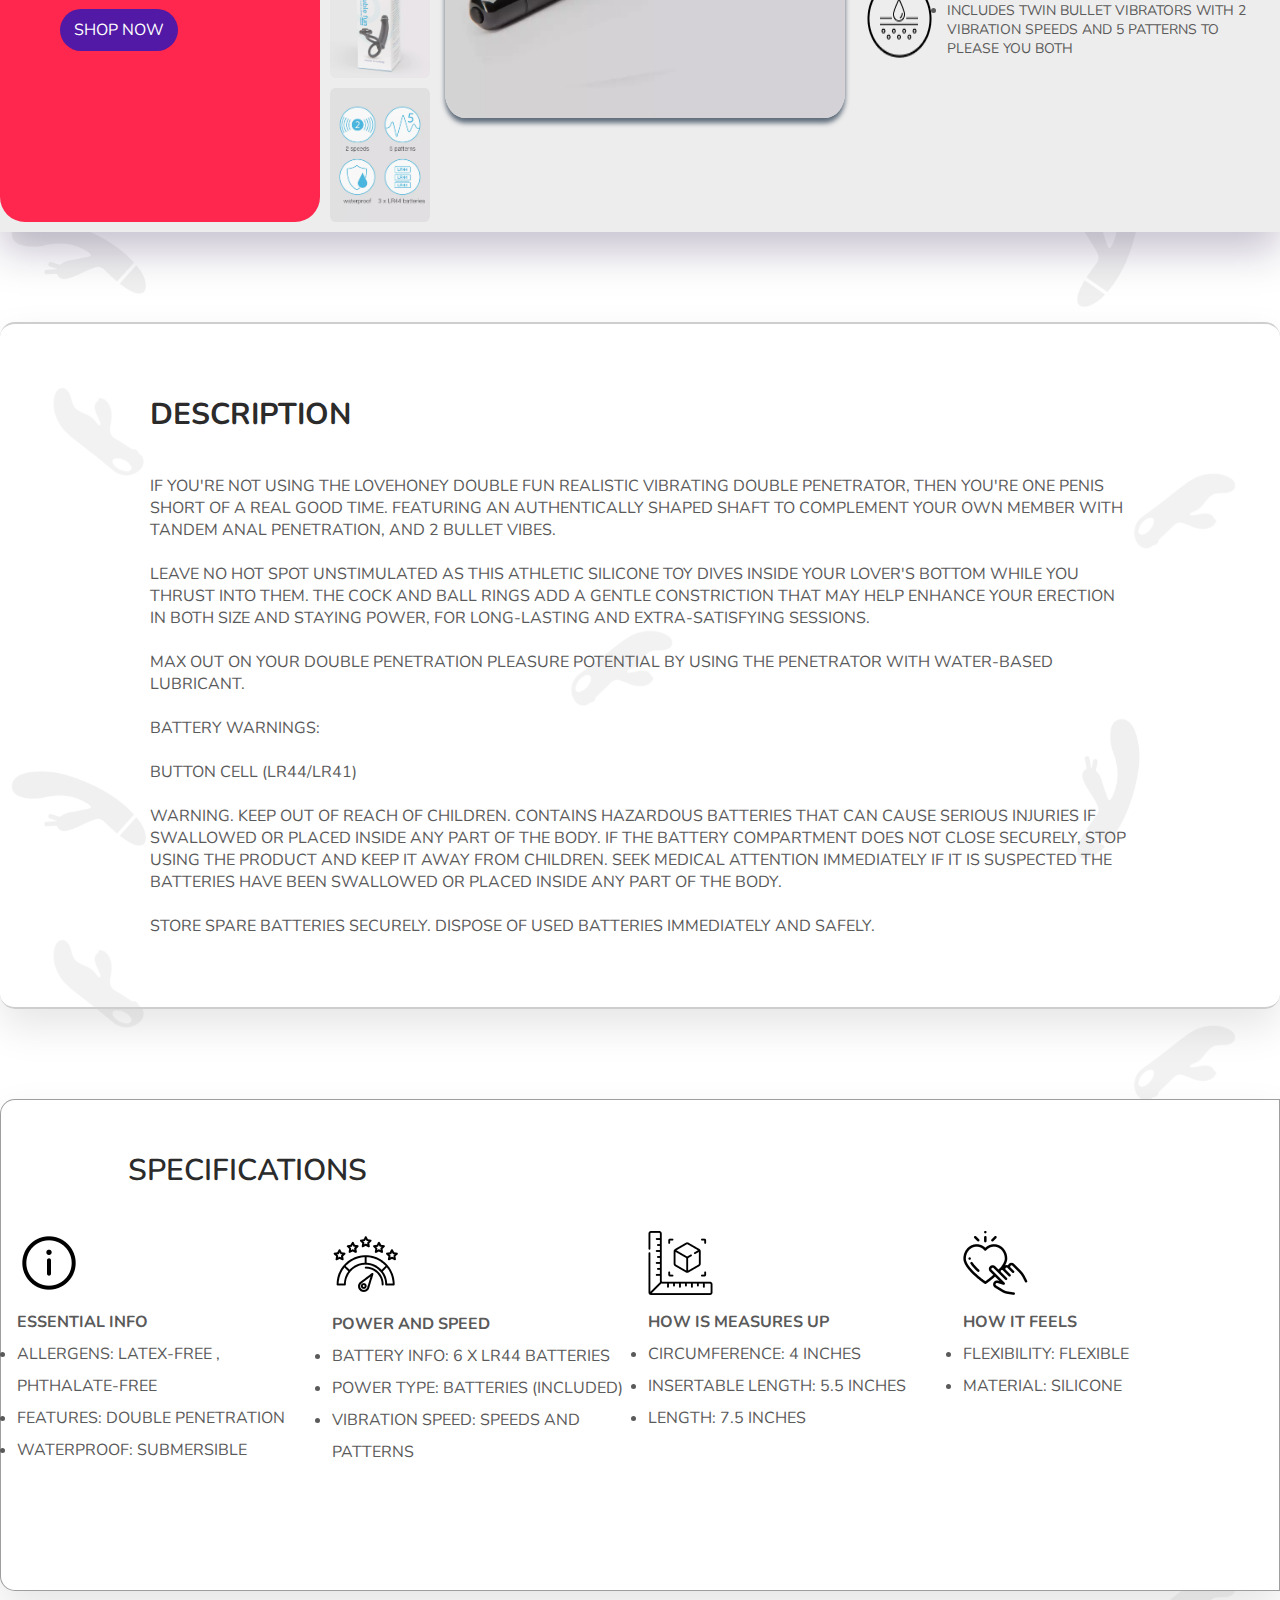
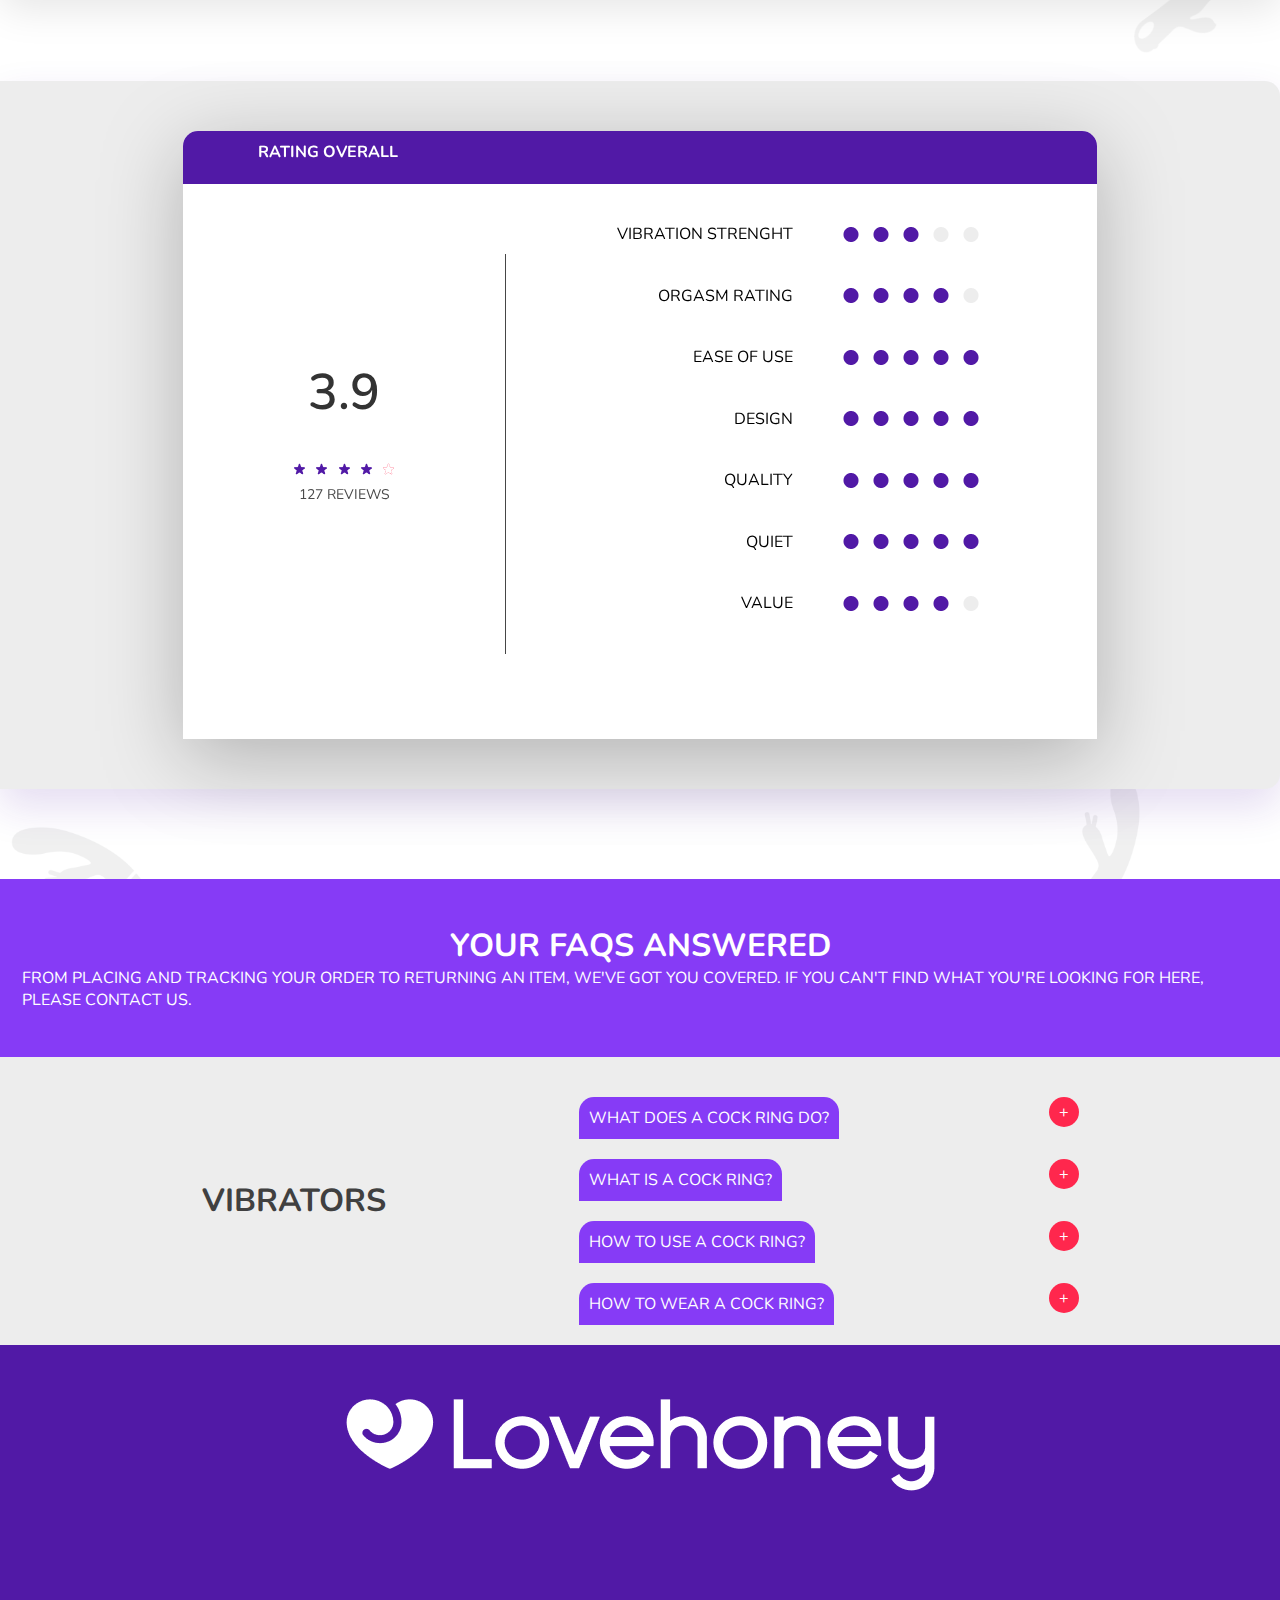
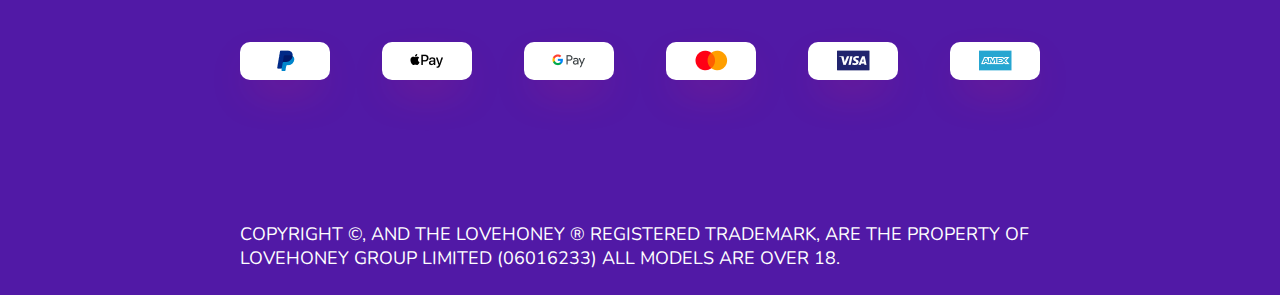
==== commit 724f5e95: "Merge pull request #11 from carloscastromx/AdrianCamachoA-patch-9" ====
--- a/Cockrings.html
+++ b/Cockrings.html
@@ -856,7 +856,7 @@
                 </div>
                 <div class="Faqsbottom">
                     <div class="Faqsizquierdo">
-                        <h4>COCK RINGS</h4>
+                        <h4>VIBRATORS</h4>
                     </div>
                     <div class="Faqsderecho">
                         <div class="preguntas">
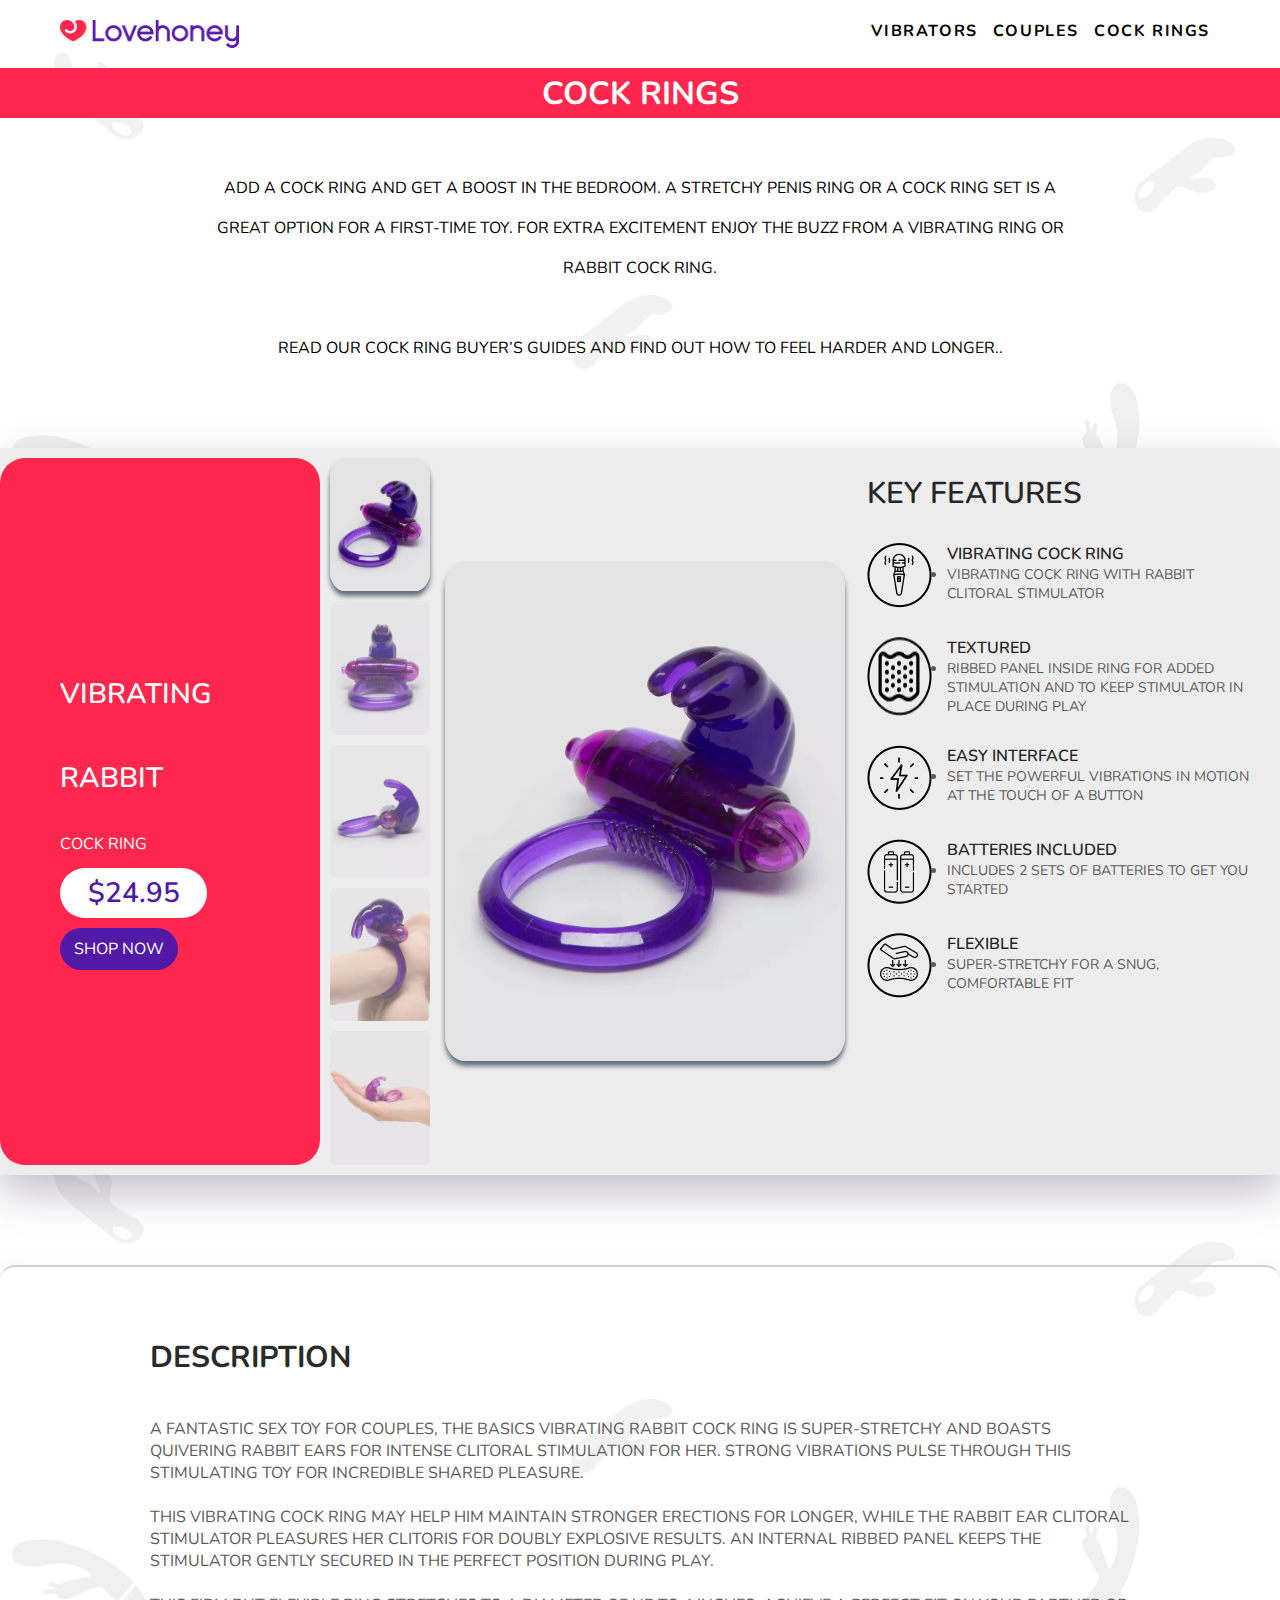
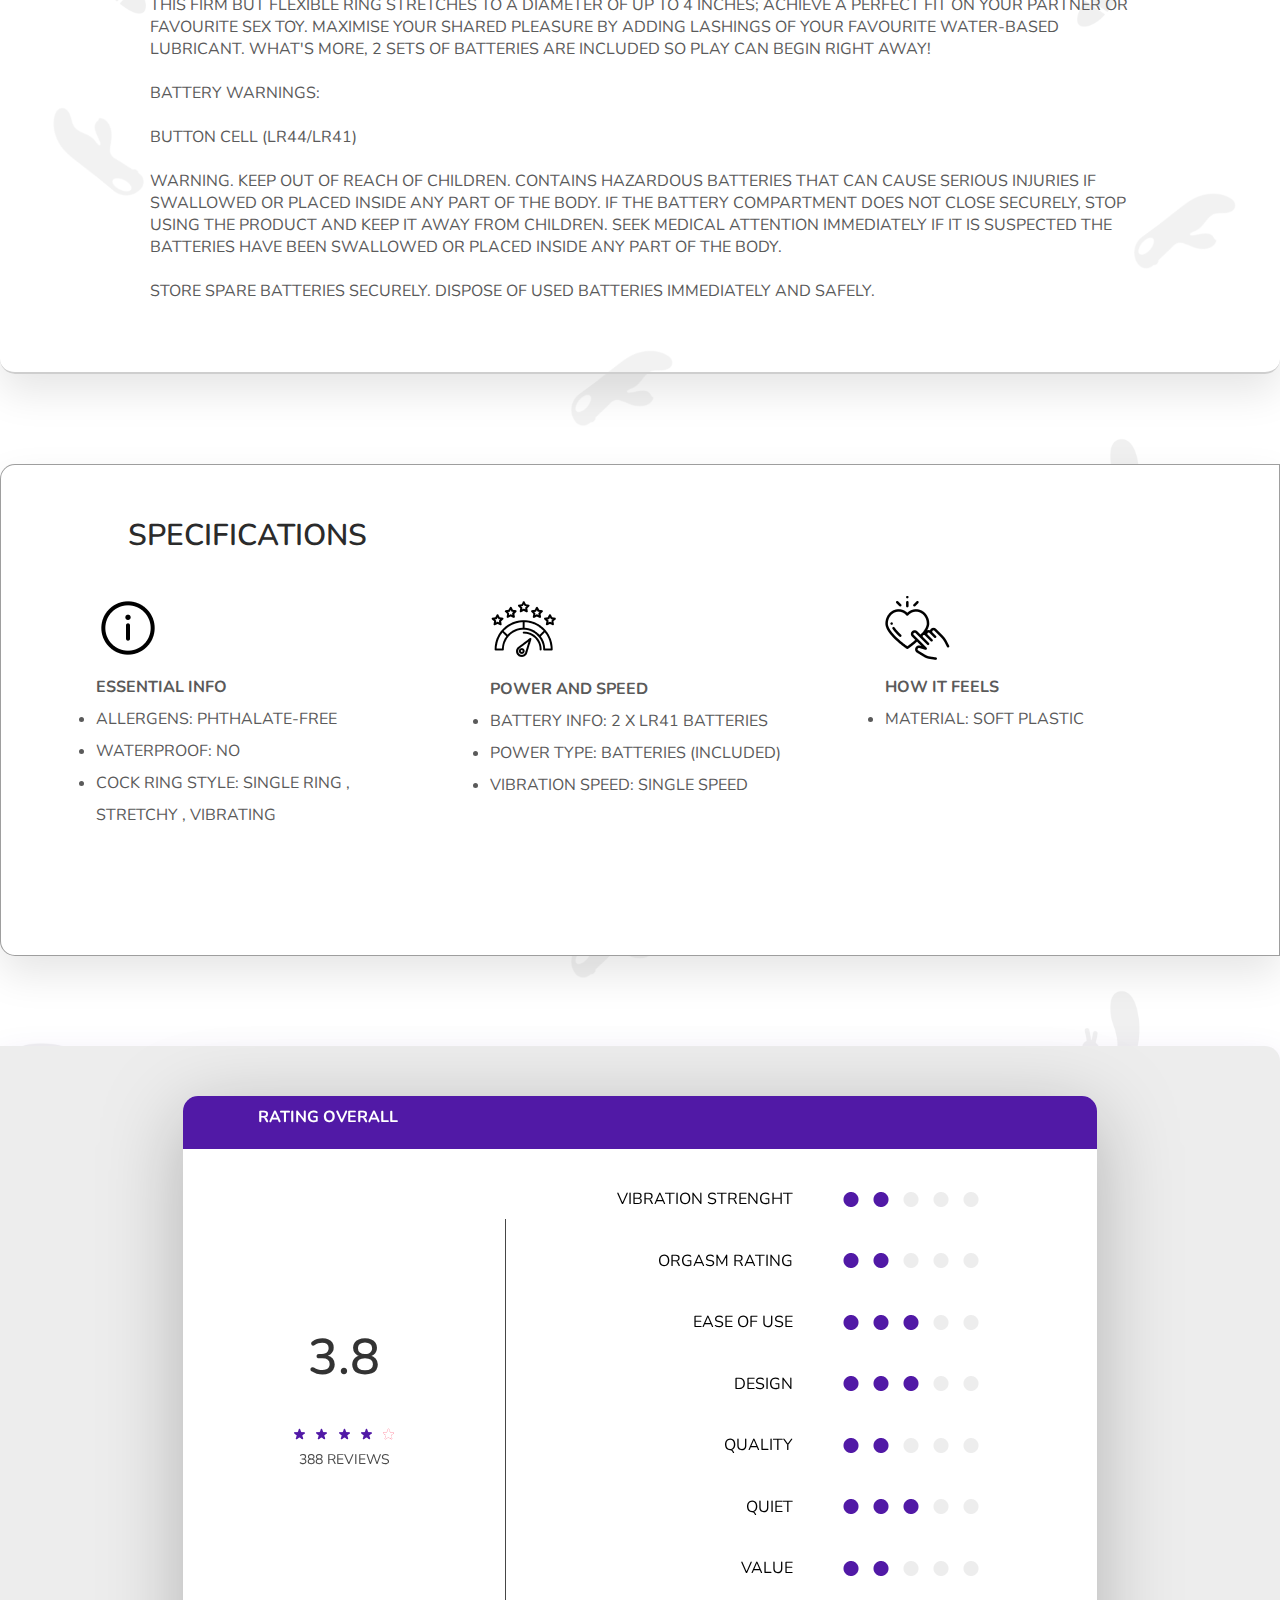
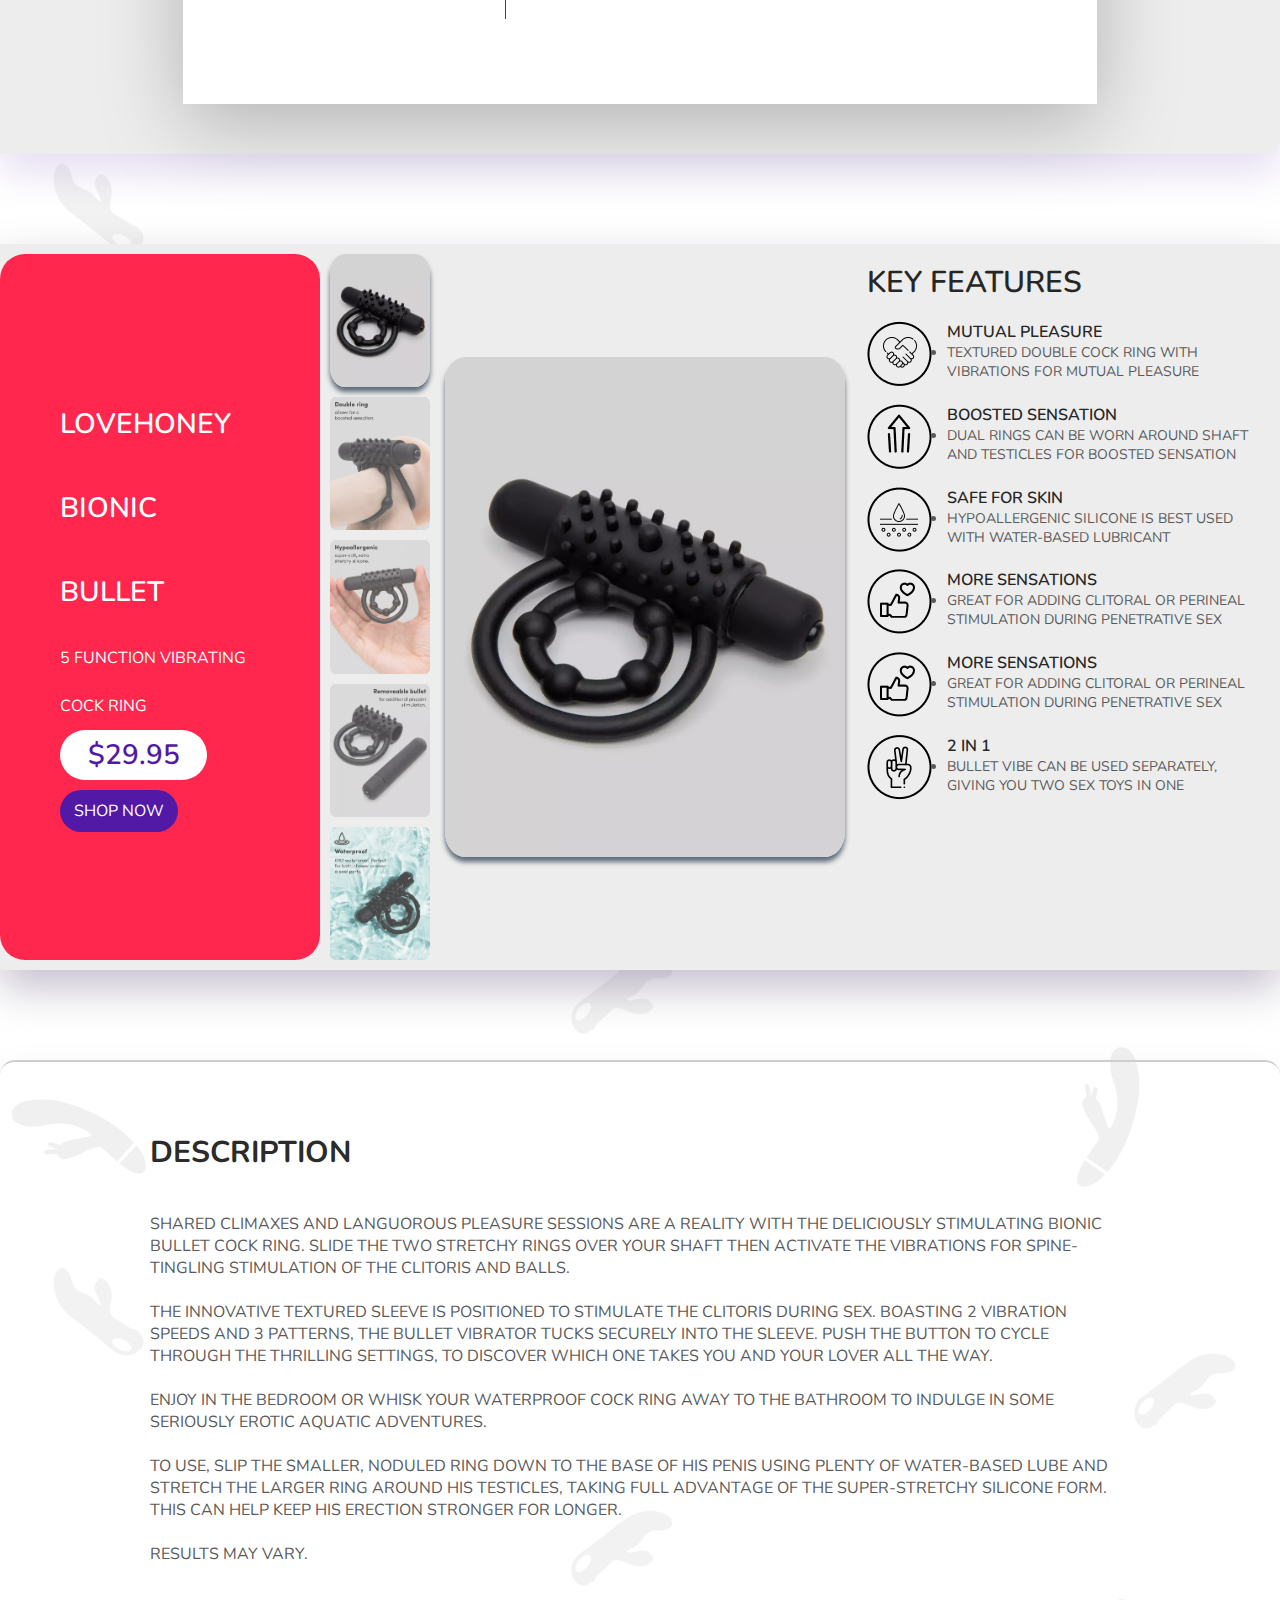
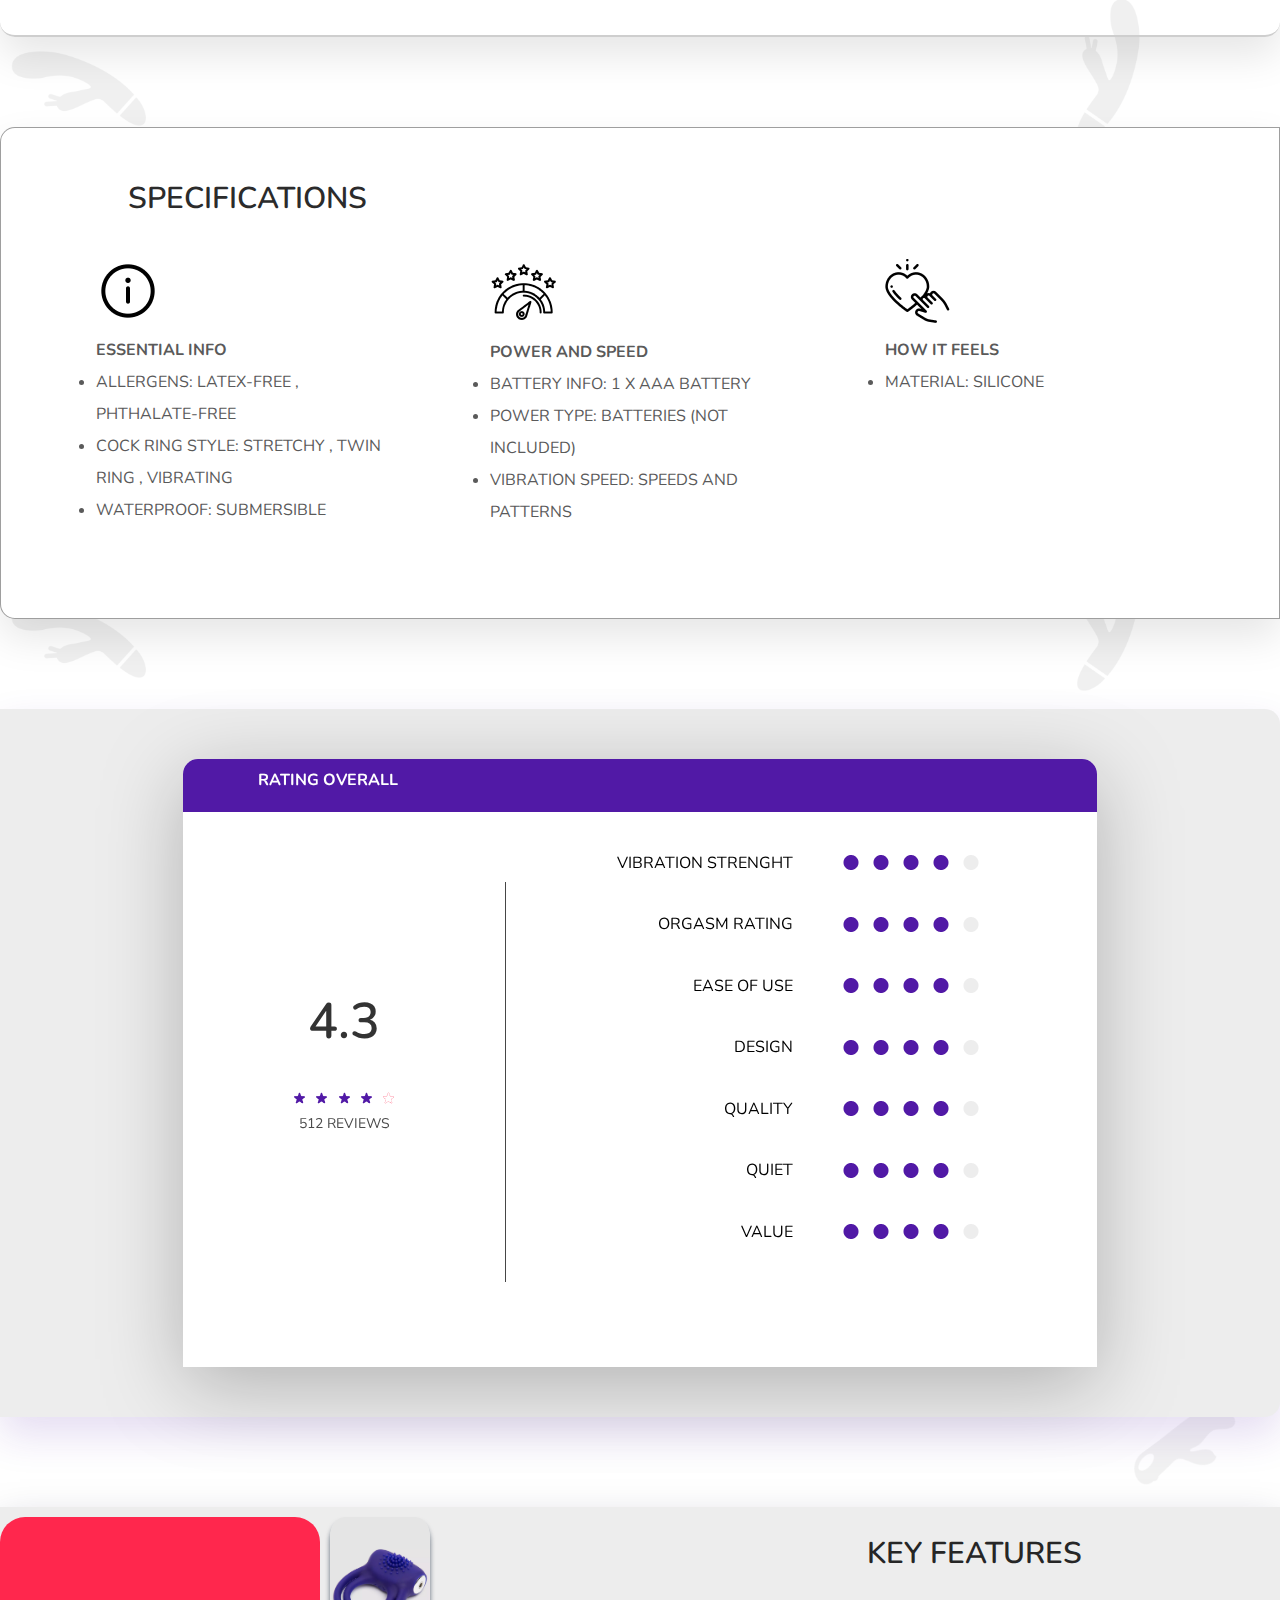
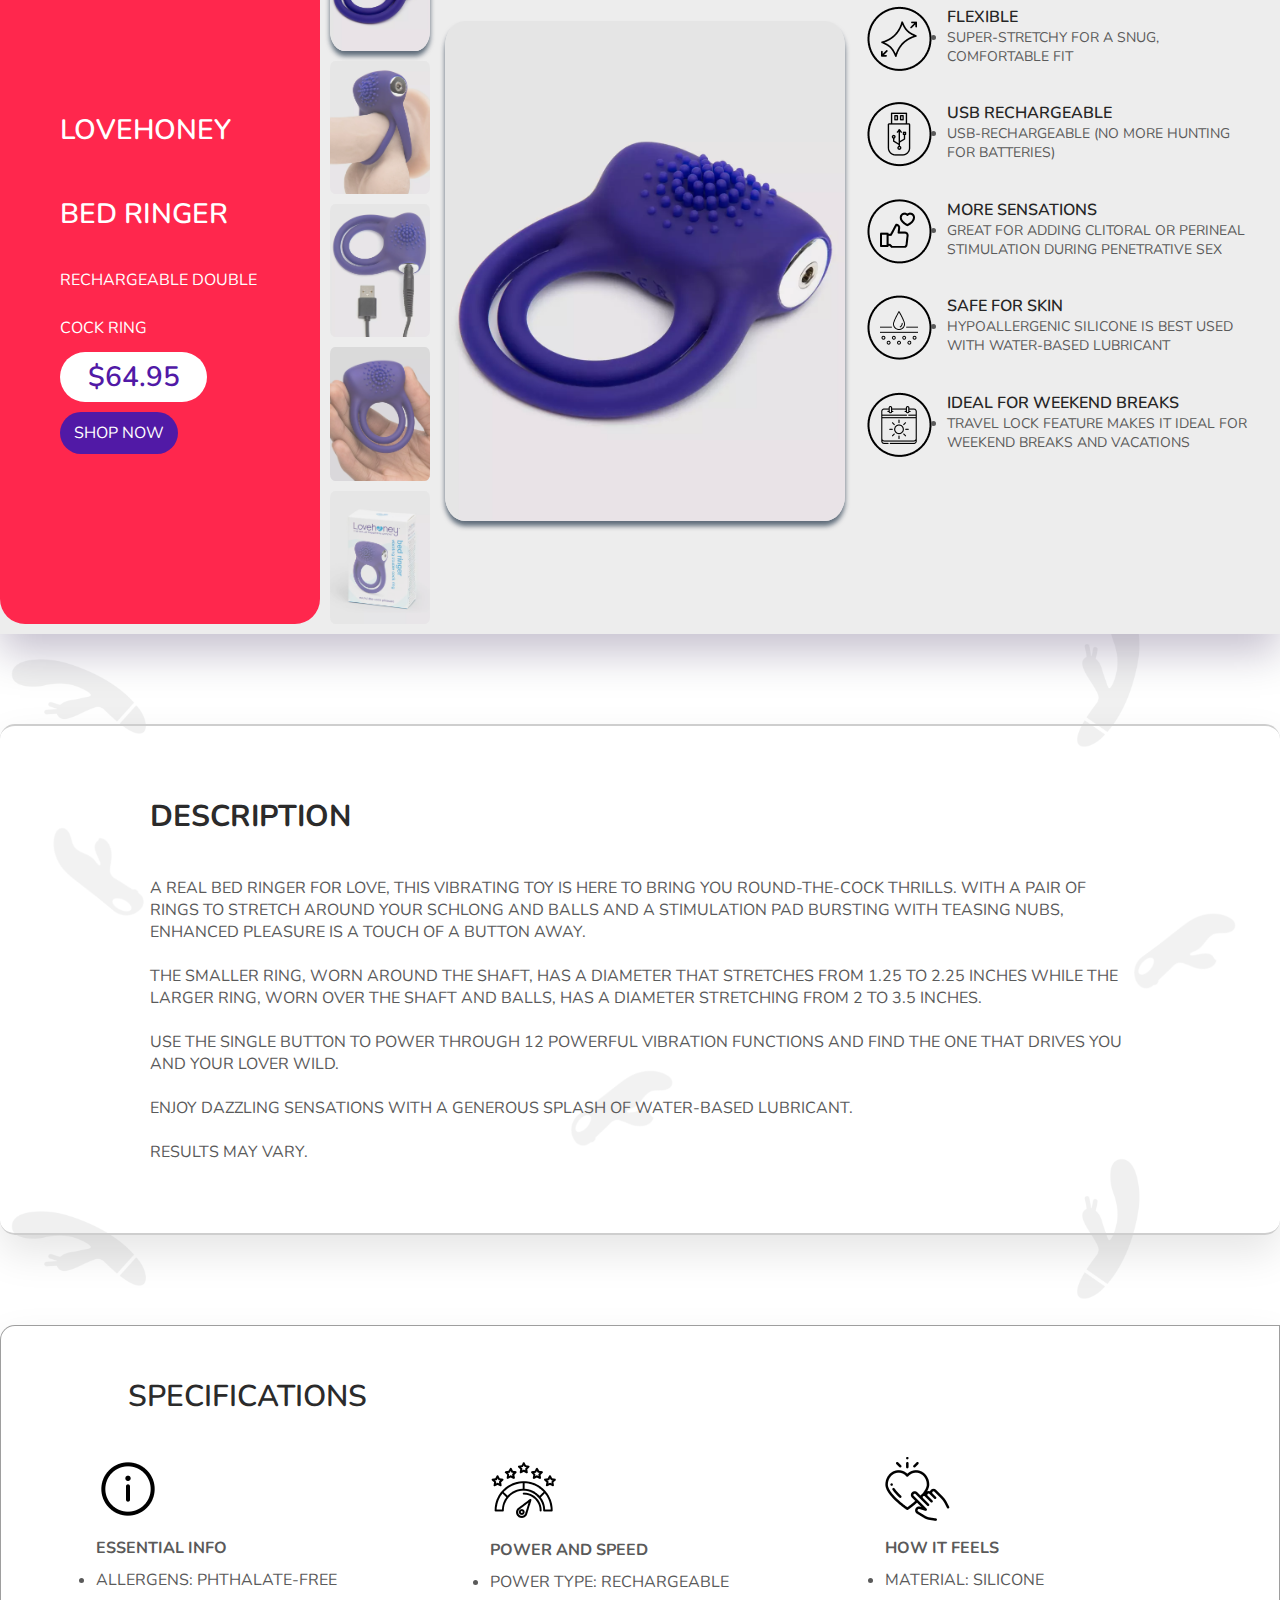
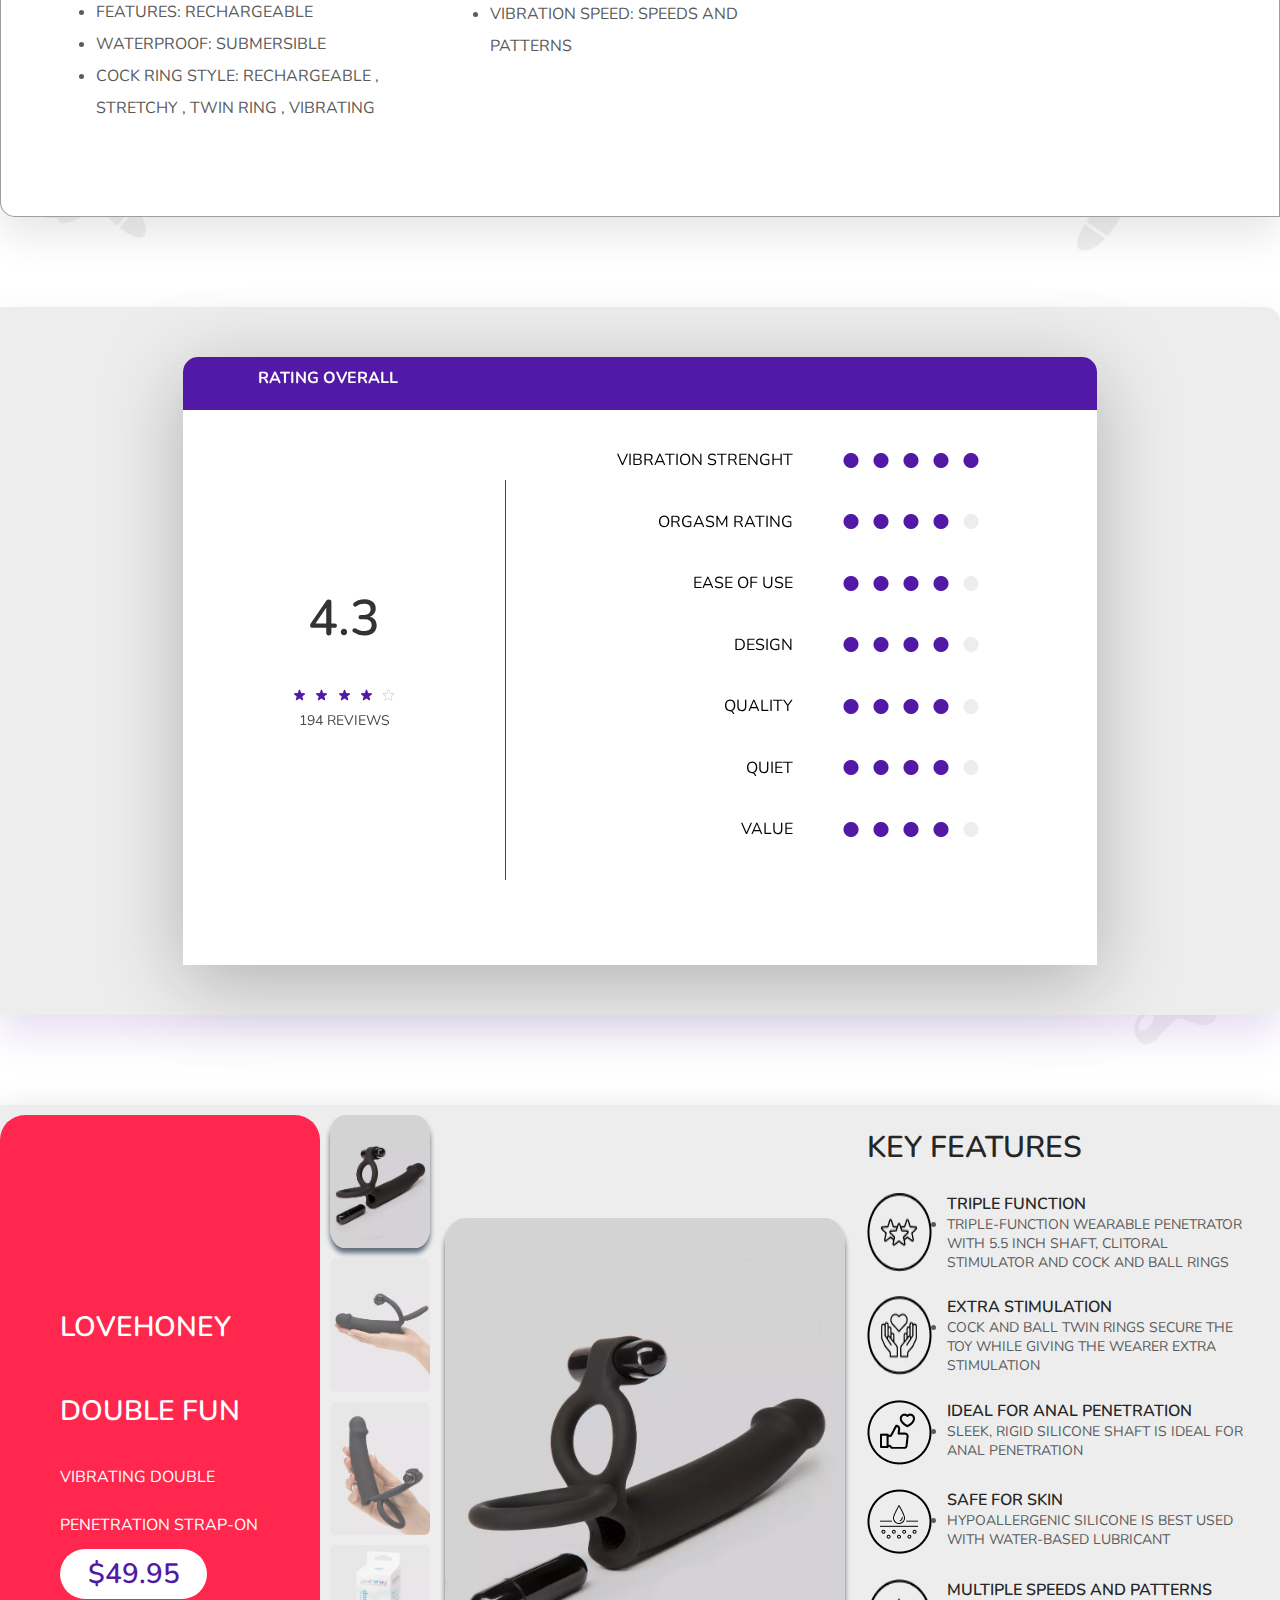
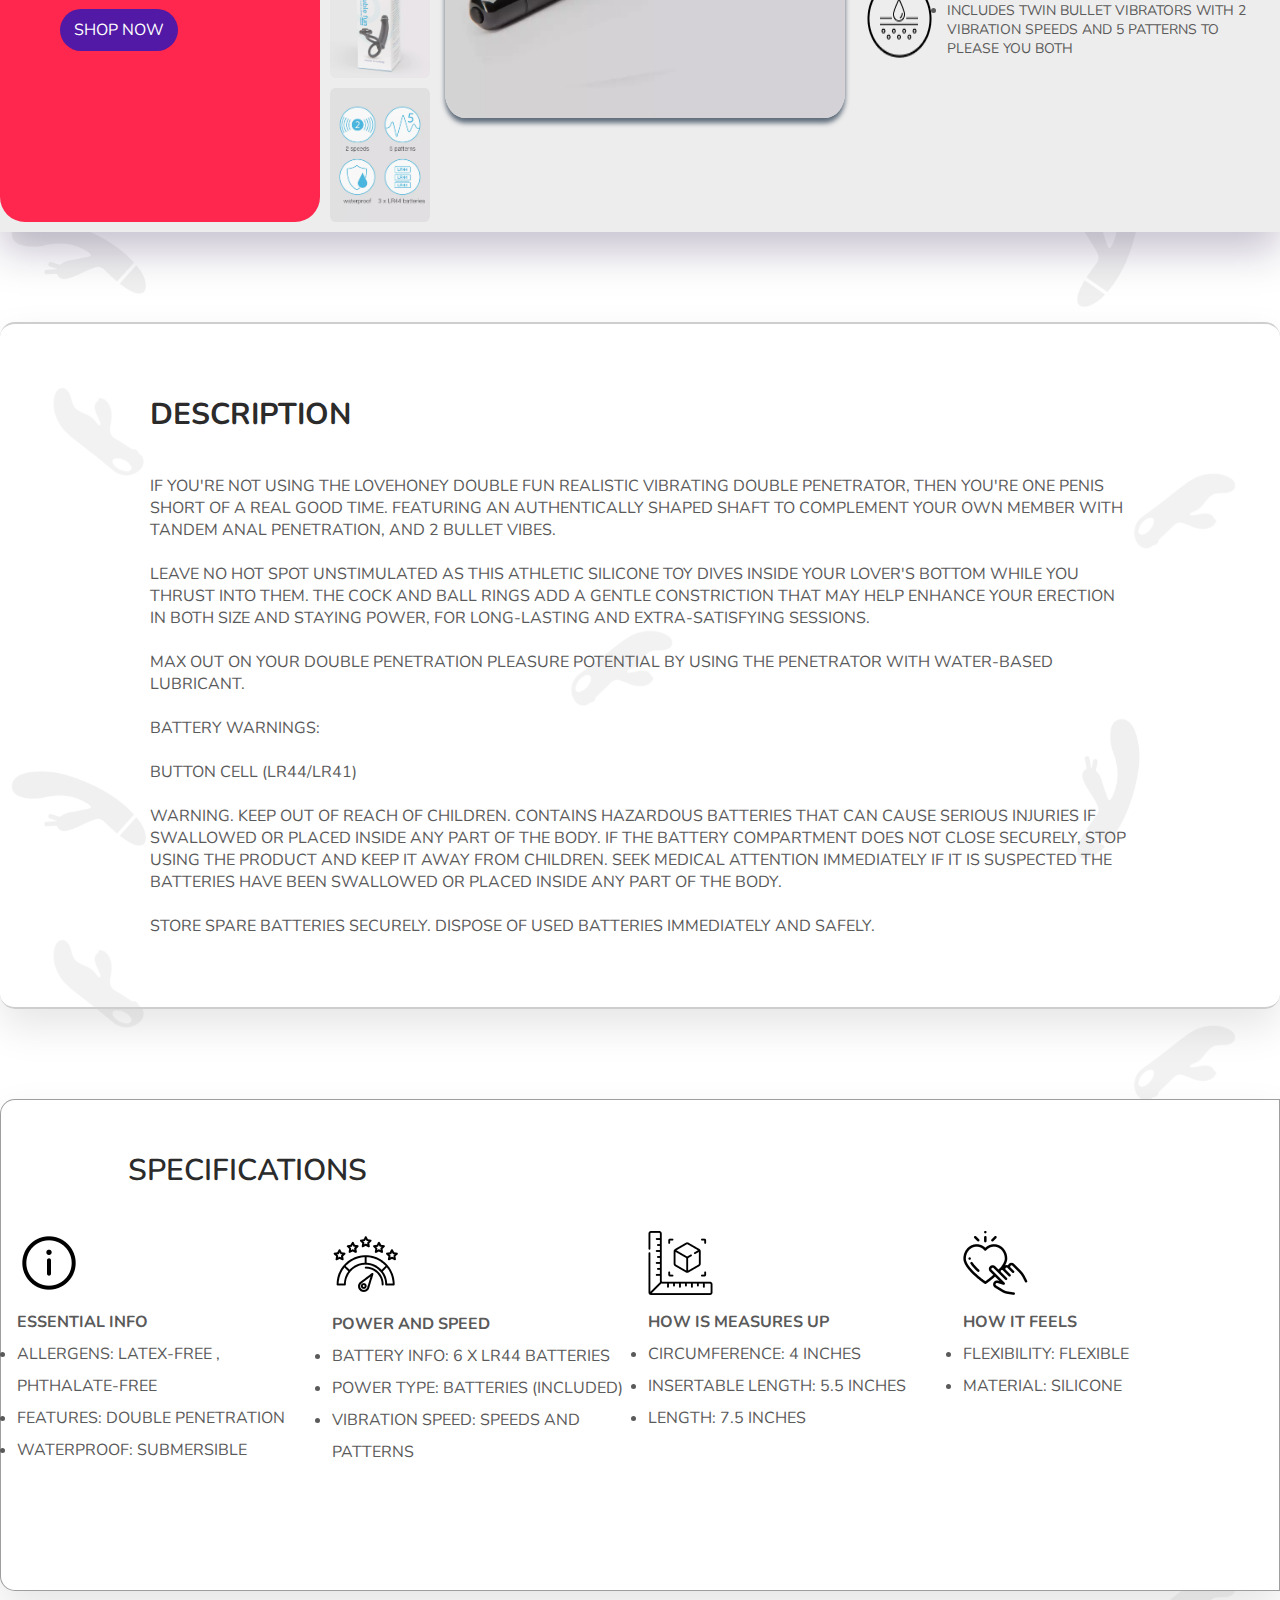
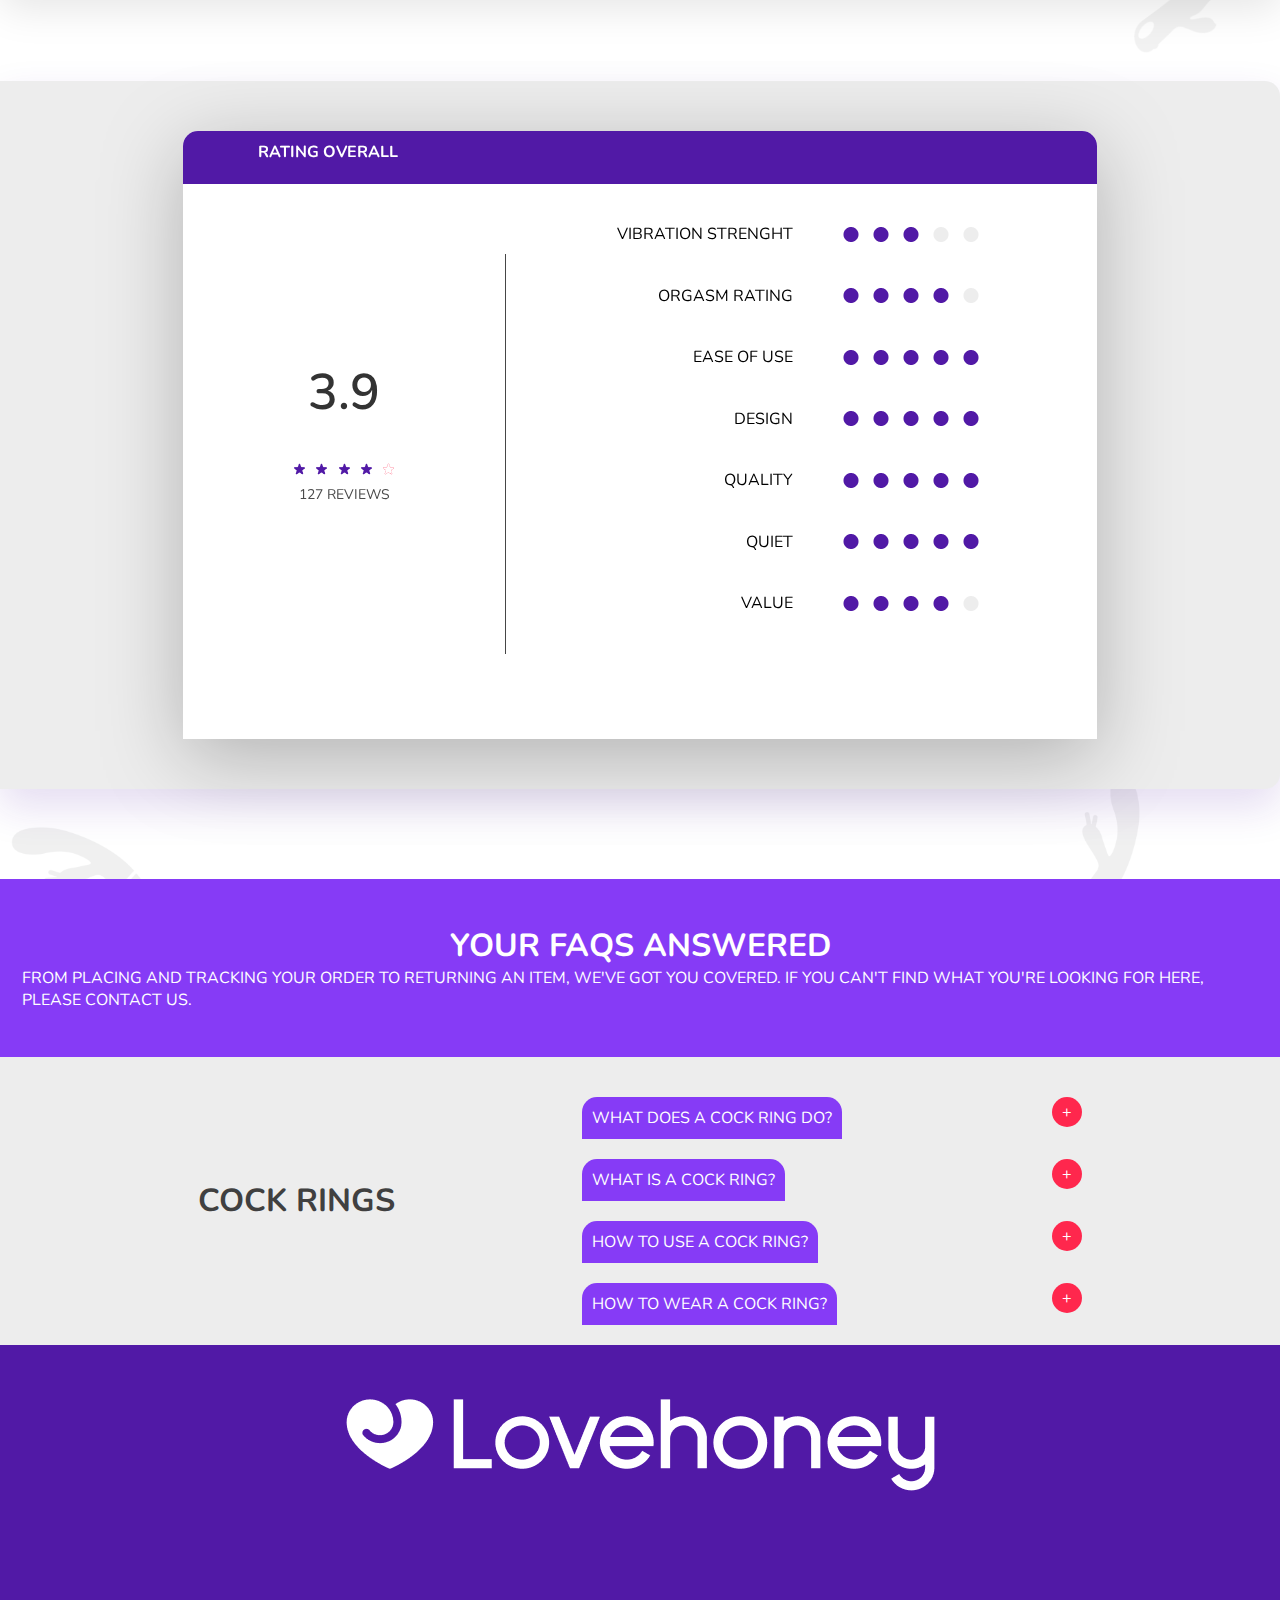
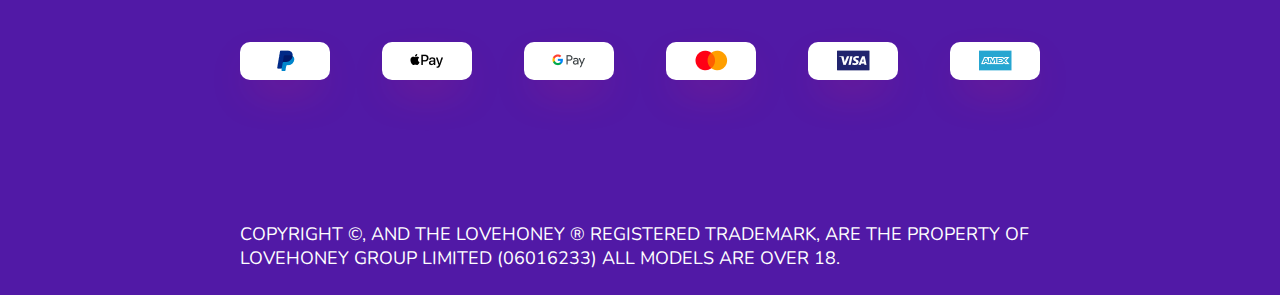
==== commit 27480e14: "Update Cockrings.html" ====
--- a/Cockrings.html
+++ b/Cockrings.html
@@ -856,7 +856,7 @@
                 </div>
                 <div class="Faqsbottom">
                     <div class="Faqsizquierdo">
-                        <h4>VIBRATORS</h4>
+                        <h4>COCK RINGS</h4>
                     </div>
                     <div class="Faqsderecho">
                         <div class="preguntas">
